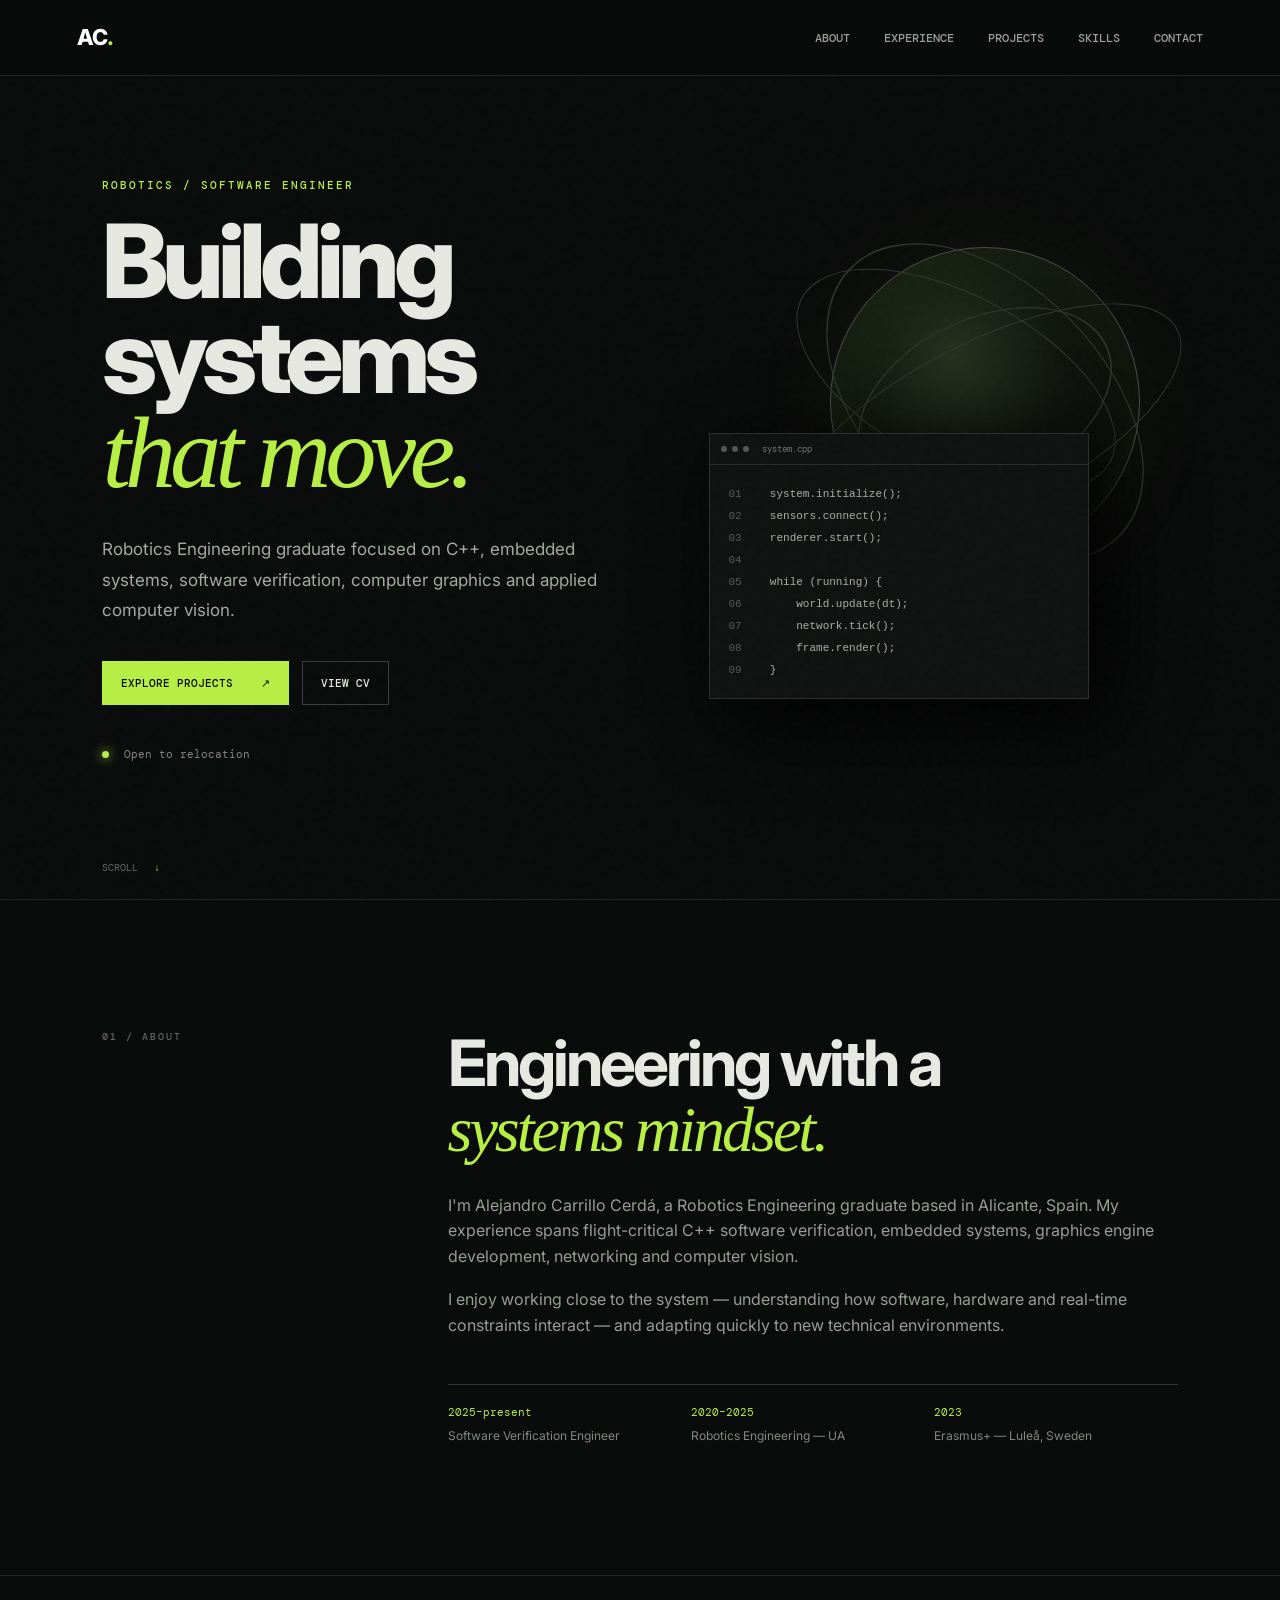
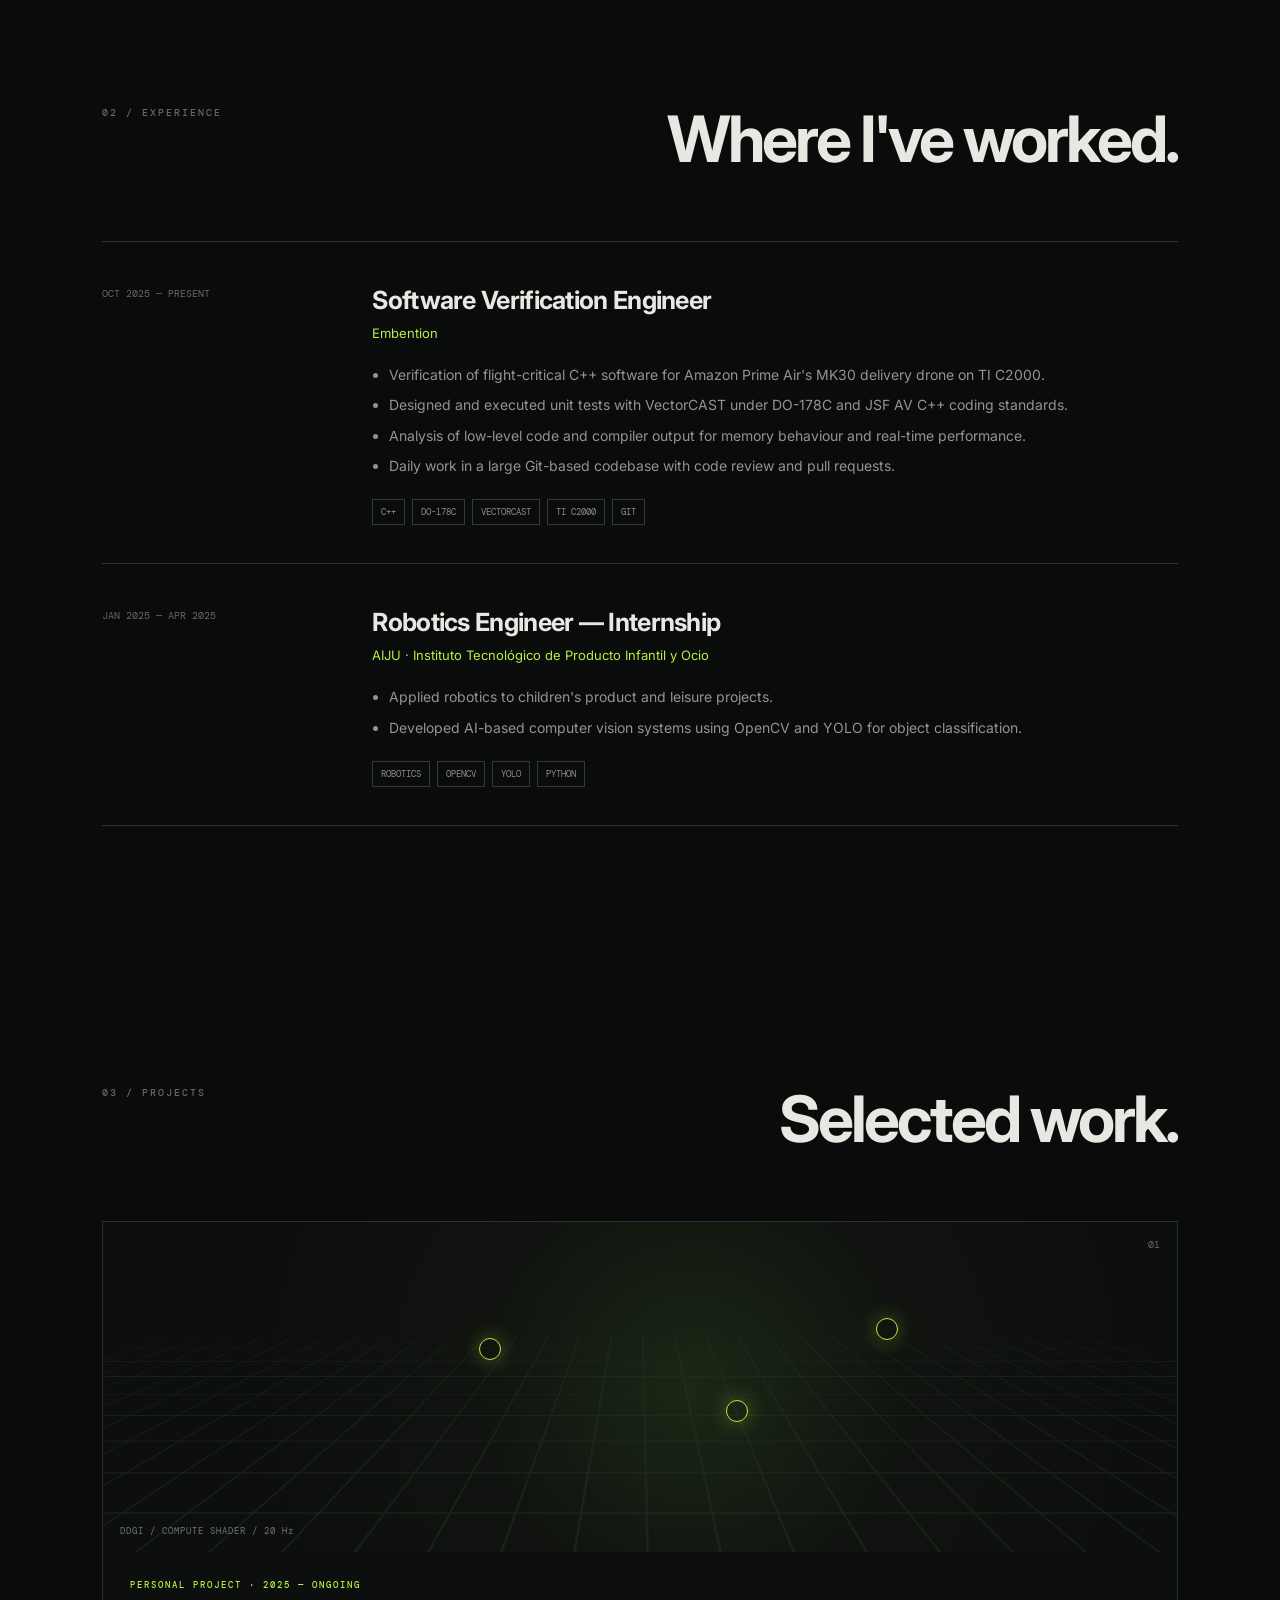
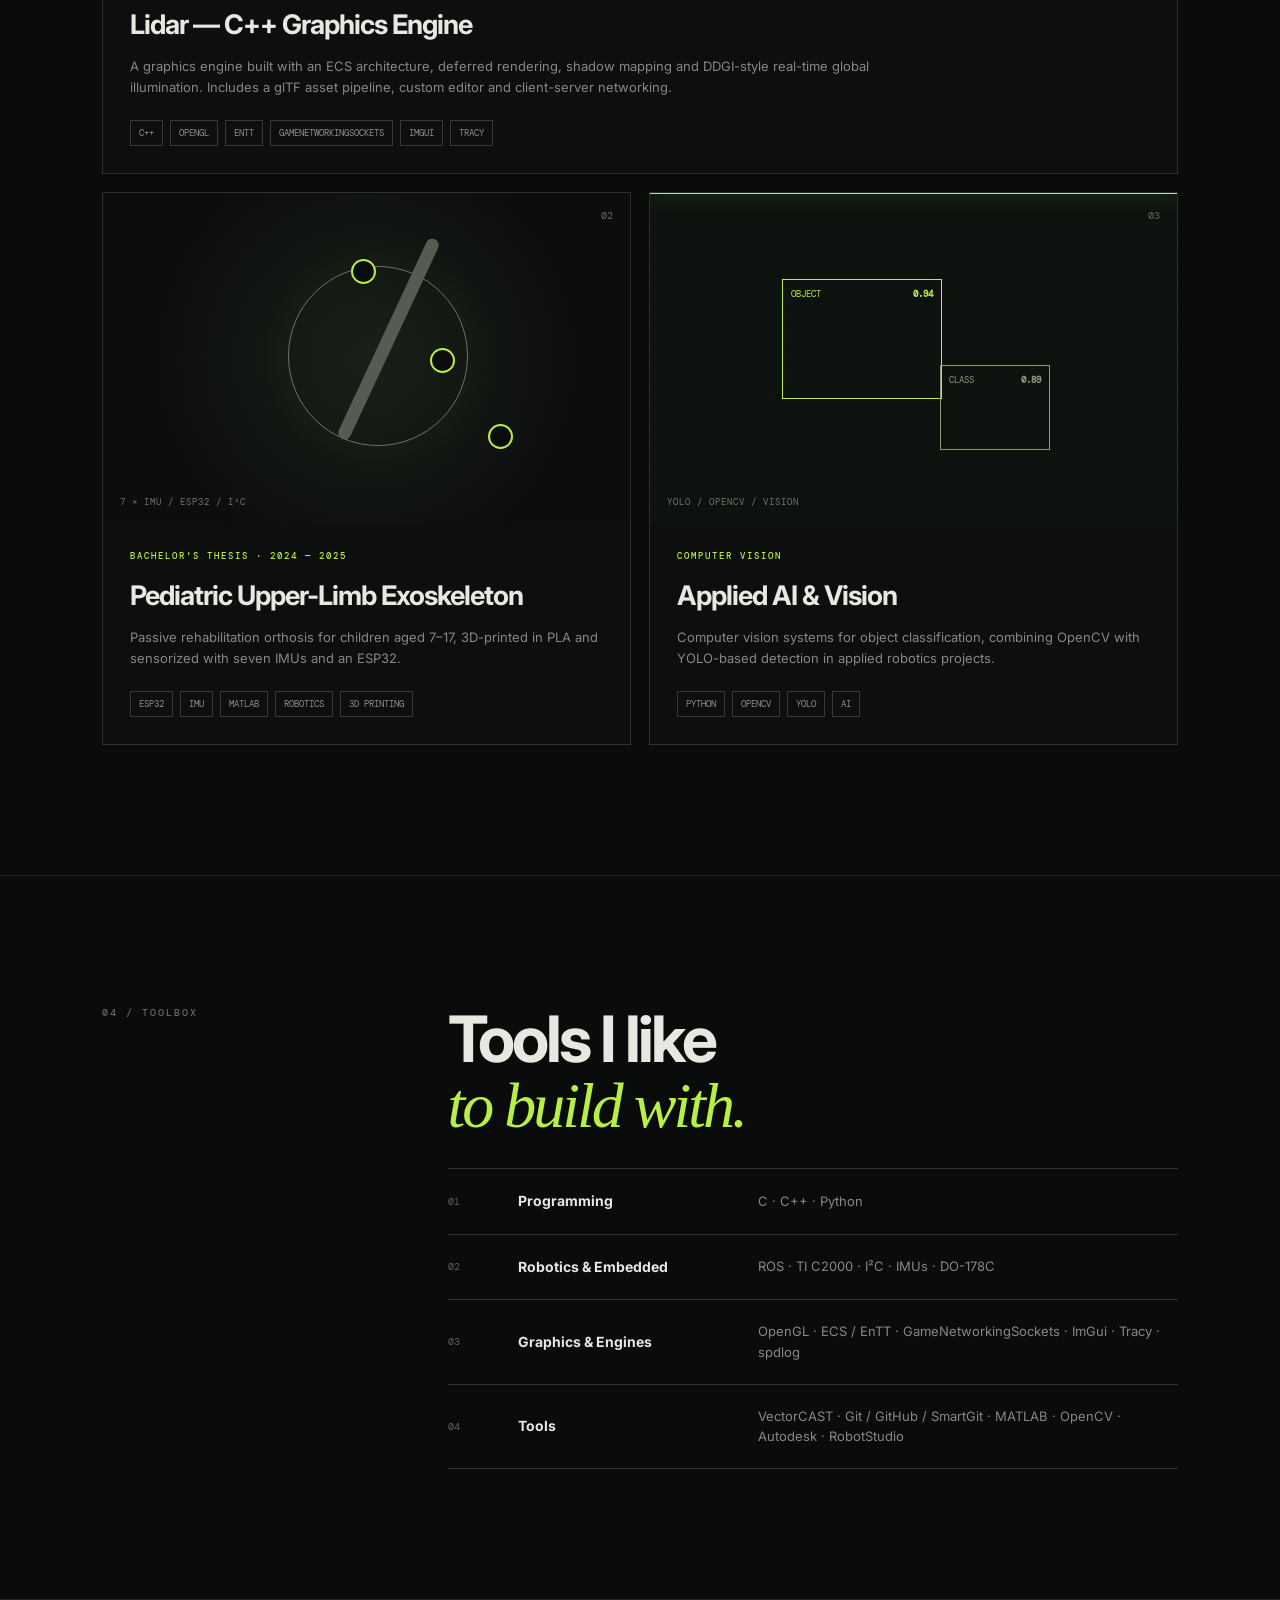
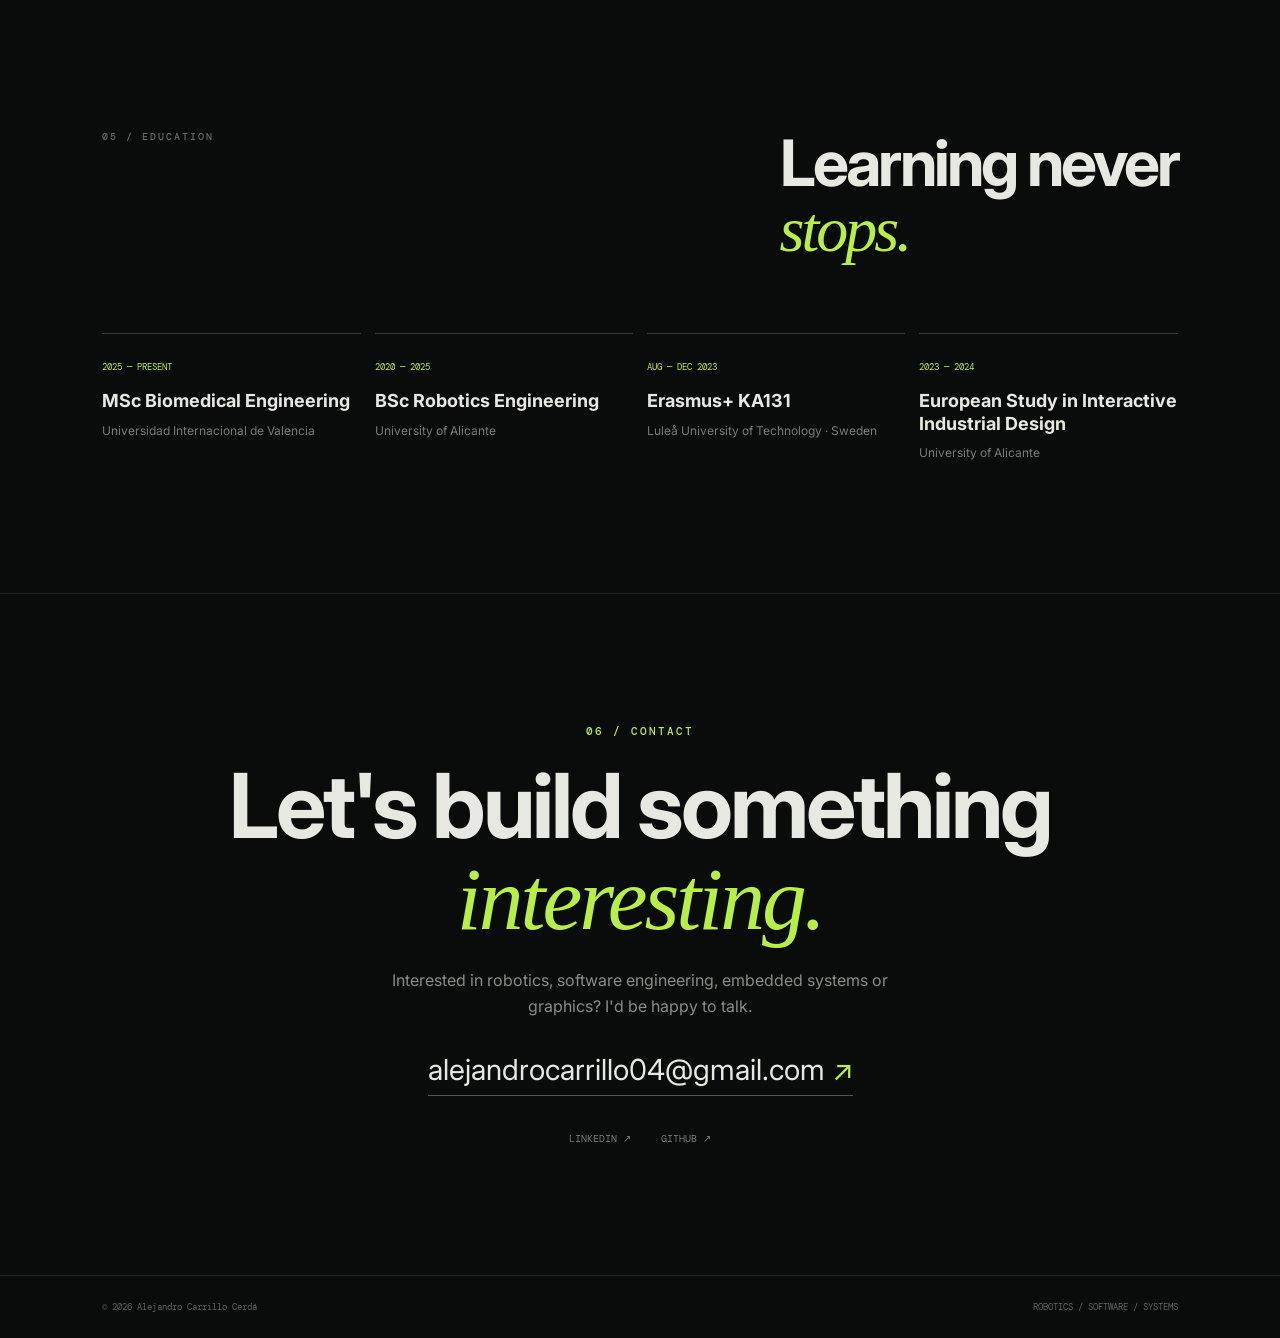
==== index.html @ 62850df1 "Add files via upload" ====
<!DOCTYPE html>
<html lang="en">
<head>
  <meta charset="UTF-8">
  <meta name="viewport" content="width=device-width, initial-scale=1.0">
  <meta name="description" content="Alejandro Carrillo Cerdá — Robotics / Software Engineer portfolio.">
  <title>Alejandro Carrillo Cerdá — Robotics / Software Engineer</title>
  <link rel="preconnect" href="https://fonts.googleapis.com">
  <link rel="preconnect" href="https://fonts.gstatic.com" crossorigin>
  <link href="https://fonts.googleapis.com/css2?family=DM+Mono:wght@400;500&family=Inter:wght@400;500;600;700;800&display=swap" rel="stylesheet">
  <link rel="stylesheet" href="style.css">
</head>
<body>
  <div class="noise"></div>
  <header class="nav">
    <a class="logo" href="#home">AC<span>.</span></a>
    <button class="menu-toggle" aria-label="Toggle navigation">☰</button>
    <nav>
      <a href="#about">About</a>
      <a href="#experience">Experience</a>
      <a href="#projects">Projects</a>
      <a href="#skills">Skills</a>
      <a href="#contact">Contact</a>
    </nav>
  </header>

  <main>
    <section id="home" class="hero section">
      <div class="hero-grid">
        <div class="hero-copy reveal">
          <p class="eyebrow">ROBOTICS / SOFTWARE ENGINEER</p>
          <h1>Building systems<br><em>that move.</em></h1>
          <p class="lead">Robotics Engineering graduate focused on C++, embedded systems, software verification, computer graphics and applied computer vision.</p>
          <div class="hero-actions">
            <a class="btn primary" href="#projects">Explore projects <span>↗</span></a>
            <a class="btn ghost" href="Alejandro_Carrillo_CV_EN.pdf" target="_blank">View CV</a>
          </div>
          <div class="availability"><span></span> Open to relocation</div>
        </div>
        <div class="hero-art reveal">
          <div class="orb"></div>
          <div class="wire wire-a"></div>
          <div class="wire wire-b"></div>
          <div class="terminal">
            <div class="terminal-top"><span></span><span></span><span></span><b>system.cpp</b></div>
            <pre><code><i>01</i>  system.initialize();
<i>02</i>  sensors.connect();
<i>03</i>  renderer.start();
<i>04</i>
<i>05</i>  while (running) {
<i>06</i>      world.update(dt);
<i>07</i>      network.tick();
<i>08</i>      frame.render();
<i>09</i>  }</code></pre>
          </div>
        </div>
      </div>
      <div class="scroll-cue">SCROLL <span>↓</span></div>
    </section>

    <section id="about" class="section split">
      <div class="section-label reveal">01 / ABOUT</div>
      <div class="content reveal">
        <h2>Engineering with a<br><em>systems mindset.</em></h2>
        <p>I'm Alejandro Carrillo Cerdá, a Robotics Engineering graduate based in Alicante, Spain. My experience spans flight-critical C++ software verification, embedded systems, graphics engine development, networking and computer vision.</p>
        <p>I enjoy working close to the system — understanding how software, hardware and real-time constraints interact — and adapting quickly to new technical environments.</p>
        <div class="facts">
          <div><strong>2025–present</strong><span>Software Verification Engineer</span></div>
          <div><strong>2020–2025</strong><span>Robotics Engineering — UA</span></div>
          <div><strong>2023</strong><span>Erasmus+ — Luleå, Sweden</span></div>
        </div>
      </div>
    </section>

    <section id="experience" class="section">
      <div class="section-head reveal">
        <div class="section-label">02 / EXPERIENCE</div>
        <h2>Where I've worked.</h2>
      </div>
      <div class="timeline">
        <article class="job reveal">
          <div class="job-date">OCT 2025 — PRESENT</div>
          <div>
            <h3>Software Verification Engineer</h3>
            <p class="company">Embention</p>
            <ul>
              <li>Verification of flight-critical C++ software for Amazon Prime Air's MK30 delivery drone on TI C2000.</li>
              <li>Designed and executed unit tests with VectorCAST under DO-178C and JSF AV C++ coding standards.</li>
              <li>Analysis of low-level code and compiler output for memory behaviour and real-time performance.</li>
              <li>Daily work in a large Git-based codebase with code review and pull requests.</li>
            </ul>
            <div class="tags"><span>C++</span><span>DO-178C</span><span>VectorCAST</span><span>TI C2000</span><span>Git</span></div>
          </div>
        </article>
        <article class="job reveal">
          <div class="job-date">JAN 2025 — APR 2025</div>
          <div>
            <h3>Robotics Engineer — Internship</h3>
            <p class="company">AIJU · Instituto Tecnológico de Producto Infantil y Ocio</p>
            <ul>
              <li>Applied robotics to children's product and leisure projects.</li>
              <li>Developed AI-based computer vision systems using OpenCV and YOLO for object classification.</li>
            </ul>
            <div class="tags"><span>Robotics</span><span>OpenCV</span><span>YOLO</span><span>Python</span></div>
          </div>
        </article>
      </div>
    </section>

    <section id="projects" class="section projects-section">
      <div class="section-head reveal">
        <div class="section-label">03 / PROJECTS</div>
        <h2>Selected work.</h2>
      </div>

      <div class="project-grid">
        <article class="project project-large reveal">
          <div class="project-number">01</div>
          <div class="project-visual graphics-visual">
            <div class="grid3d"></div>
            <div class="probe p1"></div><div class="probe p2"></div><div class="probe p3"></div>
            <div class="hud">DDGI / COMPUTE SHADER / 20 Hz</div>
          </div>
          <div class="project-body">
            <p class="eyebrow">PERSONAL PROJECT · 2025 — ONGOING</p>
            <h3>Lidar — C++ Graphics Engine</h3>
            <p>A graphics engine built with an ECS architecture, deferred rendering, shadow mapping and DDGI-style real-time global illumination. Includes a glTF asset pipeline, custom editor and client-server networking.</p>
            <div class="tags"><span>C++</span><span>OpenGL</span><span>EnTT</span><span>GameNetworkingSockets</span><span>ImGui</span><span>Tracy</span></div>
          </div>
        </article>

        <article class="project reveal">
          <div class="project-number">02</div>
          <div class="project-visual exo-visual">
            <div class="exo-ring"></div><div class="exo-arm"></div><div class="joint j1"></div><div class="joint j2"></div><div class="joint j3"></div>
            <div class="hud">7 × IMU / ESP32 / I²C</div>
          </div>
          <div class="project-body">
            <p class="eyebrow">BACHELOR'S THESIS · 2024 — 2025</p>
            <h3>Pediatric Upper-Limb Exoskeleton</h3>
            <p>Passive rehabilitation orthosis for children aged 7–17, 3D-printed in PLA and sensorized with seven IMUs and an ESP32.</p>
            <div class="tags"><span>ESP32</span><span>IMU</span><span>MATLAB</span><span>Robotics</span><span>3D Printing</span></div>
          </div>
        </article>

        <article class="project reveal">
          <div class="project-number">03</div>
          <div class="project-visual vision-visual">
            <div class="scan"></div><div class="bbox">OBJECT <b>0.94</b></div><div class="bbox b2">CLASS <b>0.89</b></div>
            <div class="hud">YOLO / OPENCV / VISION</div>
          </div>
          <div class="project-body">
            <p class="eyebrow">COMPUTER VISION</p>
            <h3>Applied AI &amp; Vision</h3>
            <p>Computer vision systems for object classification, combining OpenCV with YOLO-based detection in applied robotics projects.</p>
            <div class="tags"><span>Python</span><span>OpenCV</span><span>YOLO</span><span>AI</span></div>
          </div>
        </article>
      </div>
    </section>

    <section id="skills" class="section split skills-section">
      <div class="section-label reveal">04 / TOOLBOX</div>
      <div class="content reveal">
        <h2>Tools I like<br><em>to build with.</em></h2>
        <div class="skill-list">
          <div class="skill"><span>01</span><b>Programming</b><p>C · C++ · Python</p></div>
          <div class="skill"><span>02</span><b>Robotics &amp; Embedded</b><p>ROS · TI C2000 · I²C · IMUs · DO-178C</p></div>
          <div class="skill"><span>03</span><b>Graphics &amp; Engines</b><p>OpenGL · ECS / EnTT · GameNetworkingSockets · ImGui · Tracy · spdlog</p></div>
          <div class="skill"><span>04</span><b>Tools</b><p>VectorCAST · Git / GitHub / SmartGit · MATLAB · OpenCV · Autodesk · RobotStudio</p></div>
        </div>
      </div>
    </section>

    <section class="section education">
      <div class="section-head reveal">
        <div class="section-label">05 / EDUCATION</div>
        <h2>Learning never<br><em>stops.</em></h2>
      </div>
      <div class="edu-grid">
        <div class="edu-card reveal"><span>2025 — PRESENT</span><h3>MSc Biomedical Engineering</h3><p>Universidad Internacional de Valencia</p></div>
        <div class="edu-card reveal"><span>2020 — 2025</span><h3>BSc Robotics Engineering</h3><p>University of Alicante</p></div>
        <div class="edu-card reveal"><span>AUG — DEC 2023</span><h3>Erasmus+ KA131</h3><p>Luleå University of Technology · Sweden</p></div>
        <div class="edu-card reveal"><span>2023 — 2024</span><h3>European Study in Interactive Industrial Design</h3><p>University of Alicante</p></div>
      </div>
    </section>

    <section id="contact" class="section contact">
      <div class="contact-inner reveal">
        <p class="eyebrow">06 / CONTACT</p>
        <h2>Let's build something<br><em>interesting.</em></h2>
        <p>Interested in robotics, software engineering, embedded systems or graphics? I'd be happy to talk.</p>
        <a class="email" href="mailto:alejandrocarrillo04@gmail.com">alejandrocarrillo04@gmail.com <span>↗</span></a>
        <div class="socials">
          <a href="https://linkedin.com/in/acarrilloc" target="_blank" rel="noopener">LinkedIn ↗</a>
          <a href="https://github.com/" target="_blank" rel="noopener">GitHub ↗</a>
        </div>
      </div>
    </section>
  </main>

  <footer>
    <span>© <span id="year"></span> Alejandro Carrillo Cerdá</span>
    <span>ROBOTICS / SOFTWARE / SYSTEMS</span>
  </footer>
  <script src="script.js"></script>
</body>
</html>
---- style.css ----
*{box-sizing:border-box;margin:0;padding:0}html{scroll-behavior:smooth}body{background:#0a0b0b;color:#e8e8e2;font-family:Inter,Arial,sans-serif;line-height:1.6;overflow-x:hidden}.noise{position:fixed;inset:0;pointer-events:none;opacity:.035;z-index:10;background-image:url("data:image/svg+xml,%3Csvg viewBox='0 0 180 180' xmlns='http://www.w3.org/2000/svg'%3E%3Cfilter id='n'%3E%3CfeTurbulence type='fractalNoise' baseFrequency='.9' numOctaves='4' stitchTiles='stitch'/%3E%3C/filter%3E%3Crect width='100%25' height='100%25' filter='url(%23n)' opacity='.6'/%3E%3C/svg%3E")}.nav{height:76px;display:flex;align-items:center;justify-content:space-between;padding:0 6vw;border-bottom:1px solid #222524;position:fixed;top:0;left:0;right:0;background:rgba(10,11,11,.84);backdrop-filter:blur(14px);z-index:20}.logo{font-size:22px;font-weight:800;letter-spacing:-1px;color:#fff;text-decoration:none}.logo span,.eyebrow,.company{color:#b7ef45}.nav nav{display:flex;gap:34px}.nav nav a{font:500 12px "DM Mono",monospace;text-transform:uppercase;color:#9c9e99;text-decoration:none;transition:.2s}.nav nav a:hover{color:#dfff91}.menu-toggle{display:none;background:none;border:0;color:#fff;font-size:22px}.section{padding:130px 8vw;position:relative}.hero{min-height:100vh;padding-top:170px;display:flex;align-items:center;border-bottom:1px solid #222524}.hero-grid{width:100%;display:grid;grid-template-columns:1.05fr .95fr;gap:7vw;align-items:center}.eyebrow{font:500 11px "DM Mono",monospace;letter-spacing:2px;margin-bottom:22px}.hero h1{font-size:clamp(58px,8vw,120px);line-height:.92;letter-spacing:-6px;font-weight:800;margin-bottom:34px}.hero h1 em,h2 em{font-family:Georgia,serif;font-weight:400;color:#b7ef45}.lead{max-width:590px;color:#a6a8a3;font-size:17px;line-height:1.8}.hero-actions{display:flex;gap:13px;margin-top:35px}.btn{display:inline-flex;gap:28px;align-items:center;padding:14px 18px;text-decoration:none;text-transform:uppercase;font:500 11px "DM Mono",monospace;border:1px solid #3a3d3a}.btn.primary{background:#b7ef45;color:#0a0b0b;border-color:#b7ef45}.btn.ghost{color:#e8e8e2}.availability{font:11px "DM Mono",monospace;color:#858782;margin-top:42px}.availability span{display:inline-block;width:7px;height:7px;border-radius:50%;background:#b7ef45;margin-right:8px;box-shadow:0 0 12px #b7ef45}.hero-art{height:530px;position:relative}.orb{width:310px;height:310px;border:1px solid #4b5148;border-radius:50%;position:absolute;right:8%;top:8%;background:radial-gradient(circle at 40% 35%,#26311e 0,#10150f 40%,transparent 68%);box-shadow:inset 0 0 70px rgba(183,239,69,.08),0 0 100px rgba(183,239,69,.05)}.orb:before,.orb:after{content:"";position:absolute;border:1px solid #30362d;border-radius:50%;inset:35px;transform:rotate(45deg) scaleX(1.6)}.orb:after{inset:70px;transform:rotate(-25deg) scaleX(1.6)}.wire{position:absolute;border:1px solid #323730;border-radius:50%;width:430px;height:170px;right:-5%;top:26%;transform:rotate(-27deg)}.wire-b{transform:rotate(28deg);width:350px;right:10%;top:17%}.terminal{position:absolute;left:0;bottom:35px;width:380px;background:#101211;border:1px solid #2b302b;box-shadow:20px 20px 70px #000}.terminal-top{height:31px;border-bottom:1px solid #282c29;display:flex;align-items:center;gap:5px;padding:0 11px}.terminal-top span{width:6px;height:6px;border-radius:50%;background:#555}.terminal-top b{font:400 9px "DM Mono";color:#70736d;margin-left:8px}.terminal pre{padding:18px;font:11px/1.9 "DM Mono",monospace;color:#aab0a5}.terminal i{font-style:normal;color:#545a52;margin-right:15px}.scroll-cue{position:absolute;bottom:25px;left:8vw;font:10px "DM Mono";color:#666}.scroll-cue span{color:#b7ef45;margin-left:10px}.split{display:grid;grid-template-columns:.35fr 1fr;gap:7vw;border-bottom:1px solid #222524}.section-label{font:500 10px "DM Mono";letter-spacing:2px;color:#656863}.content{max-width:850px}.content h2,.section-head h2,.contact h2{font-size:clamp(42px,5vw,72px);line-height:1.02;letter-spacing:-3px;margin-bottom:30px}.content>p{max-width:730px;color:#999c96;font-size:16px;margin-bottom:18px}.facts{display:grid;grid-template-columns:repeat(3,1fr);border-top:1px solid #30332f;margin-top:45px}.facts div{padding:20px 20px 0 0}.facts strong,.facts span{display:block}.facts strong{font:11px "DM Mono";color:#b7ef45}.facts span{font-size:12px;color:#858781;margin-top:7px}.section-head{display:flex;justify-content:space-between;align-items:flex-start;margin-bottom:70px}.section-head h2{max-width:550px;margin:0}.timeline{max-width:1100px;margin-left:auto}.job{display:grid;grid-template-columns:220px 1fr;gap:50px;border-top:1px solid #30332f;padding:38px 0}.job:last-child{border-bottom:1px solid #30332f}.job-date{font:10px "DM Mono";color:#666a64;padding-top:7px}.job h3{font-size:25px;letter-spacing:-.7px}.company{font-size:13px;margin:3px 0 20px}.job ul{padding-left:17px;color:#92958f;font-size:14px;max-width:820px}.job li{margin-bottom:8px}.tags{display:flex;flex-wrap:wrap;gap:7px;margin-top:22px}.tags span{font:9px "DM Mono";border:1px solid #343934;padding:6px 8px;color:#8c9089;text-transform:uppercase}.projects-section{border-bottom:1px solid #222524}.project-grid{display:grid;grid-template-columns:1fr 1fr;gap:18px}.project{border:1px solid #2c302c;background:#0d0f0e;position:relative;overflow:hidden}.project-large{grid-column:1/-1}.project-number{position:absolute;top:16px;right:17px;z-index:2;font:10px "DM Mono";color:#686c65}.project-visual{height:330px;position:relative;overflow:hidden;background:#111411}.graphics-visual{background:radial-gradient(circle at 55% 50%,#1b2816 0,#10130f 35%,#0d0f0e 72%)}.grid3d{position:absolute;inset:0;background-image:linear-gradient(#263026 1px,transparent 1px),linear-gradient(90deg,#263026 1px,transparent 1px);background-size:36px 36px;transform:perspective(400px) rotateX(55deg) scale(1.5);transform-origin:center 70%;opacity:.55}.probe{position:absolute;width:22px;height:22px;border:1px solid #b7ef45;border-radius:50%;box-shadow:0 0 20px rgba(183,239,69,.35)}.p1{left:35%;top:35%}.p2{left:58%;top:54%}.p3{left:72%;top:29%}.hud{position:absolute;bottom:15px;left:17px;font:9px "DM Mono";color:#70776c;letter-spacing:1px}.exo-visual{background:radial-gradient(circle,#192019,#0c0e0d 70%)}.exo-ring{position:absolute;width:180px;height:180px;border:1px solid #6c7567;border-radius:50%;left:35%;top:22%;box-shadow:0 0 50px rgba(183,239,69,.05)}.exo-arm{position:absolute;width:13px;height:220px;background:#555d51;left:53%;top:11%;transform:rotate(25deg);border-radius:8px}.joint{position:absolute;width:25px;height:25px;border:2px solid #b7ef45;border-radius:50%;background:#0b0d0c}.j1{left:47%;top:20%}.j2{left:62%;top:47%}.j3{left:73%;top:70%}.vision-visual{background:repeating-linear-gradient(0deg,#0e120f,#0e120f 4px,#111611 5px)}.scan{position:absolute;left:0;right:0;height:1px;background:#b7ef45;box-shadow:0 0 18px #b7ef45;animation:scan 3s linear infinite}.bbox{position:absolute;left:25%;top:26%;width:160px;height:120px;border:1px solid #b7ef45;padding:8px;font:9px "DM Mono";color:#b7ef45}.bbox b{float:right}.bbox.b2{left:55%;top:52%;width:110px;height:85px;border-color:#8a9a7b;color:#8a9a7b}.project-body{padding:27px}.project-body .eyebrow{font-size:9px;margin-bottom:12px}.project-body h3{font-size:27px;letter-spacing:-1px;margin-bottom:10px}.project-body p:not(.eyebrow){color:#858983;font-size:13px;max-width:800px}.skills-section{border-bottom:1px solid #222524}.skill-list{border-top:1px solid #30332f}.skill{display:grid;grid-template-columns:50px 220px 1fr;align-items:center;gap:20px;padding:21px 0;border-bottom:1px solid #30332f}.skill span{font:10px "DM Mono";color:#60645e}.skill b{font-size:14px}.skill p{font-size:13px;color:#858983}.education{border-bottom:1px solid #222524}.edu-grid{display:grid;grid-template-columns:repeat(4,1fr);gap:14px}.edu-card{border-top:1px solid #363a35;padding-top:18px}.edu-card span{font:9px "DM Mono";color:#b7ef45}.edu-card h3{font-size:18px;line-height:1.25;margin:13px 0 8px}.edu-card p{font-size:12px;color:#777b75}.contact{min-height:75vh;display:flex;align-items:center;justify-content:center;text-align:center}.contact-inner{max-width:850px}.contact h2{font-size:clamp(50px,7vw,95px);margin-bottom:24px}.contact-inner>p:not(.eyebrow){color:#898d86;max-width:570px;margin:0 auto 28px}.email{font-size:clamp(18px,3vw,29px);color:#e8e8e2;text-decoration:none;border-bottom:1px solid #555;padding-bottom:8px}.email span{color:#b7ef45}.socials{display:flex;justify-content:center;gap:30px;margin-top:38px}.socials a{font:10px "DM Mono";text-transform:uppercase;color:#777b75;text-decoration:none}.socials a:hover{color:#b7ef45}footer{border-top:1px solid #222524;padding:25px 8vw;display:flex;justify-content:space-between;font:9px "DM Mono";color:#60645e}.reveal{opacity:0;transform:translateY(20px);transition:opacity .7s ease,transform .7s ease}.reveal.visible{opacity:1;transform:none}@keyframes scan{0%{top:0}100%{top:100%}}@media(max-width:800px){.nav{padding:0 5vw}.menu-toggle{display:block}.nav nav{display:none;position:absolute;top:76px;left:0;right:0;background:#0a0b0b;padding:20px 5vw;border-bottom:1px solid #222524;flex-direction:column;gap:17px}.nav nav.open{display:flex}.section{padding:100px 5vw}.hero{padding-top:130px}.hero-grid,.split{grid-template-columns:1fr}.hero-art{height:430px;margin-top:10px}.orb{right:3%;width:250px;height:250px}.terminal{width:300px}.section-label{margin-bottom:35px}.facts,.edu-grid,.project-grid{grid-template-columns:1fr}.project-large{grid-column:auto}.section-head{display:block;margin-bottom:45px}.job{grid-template-columns:1fr;gap:8px}.skill{grid-template-columns:35px 1fr}.skill p{grid-column:2}.project-visual{height:270px}footer{padding:20px 5vw;gap:15px;flex-direction:column}}
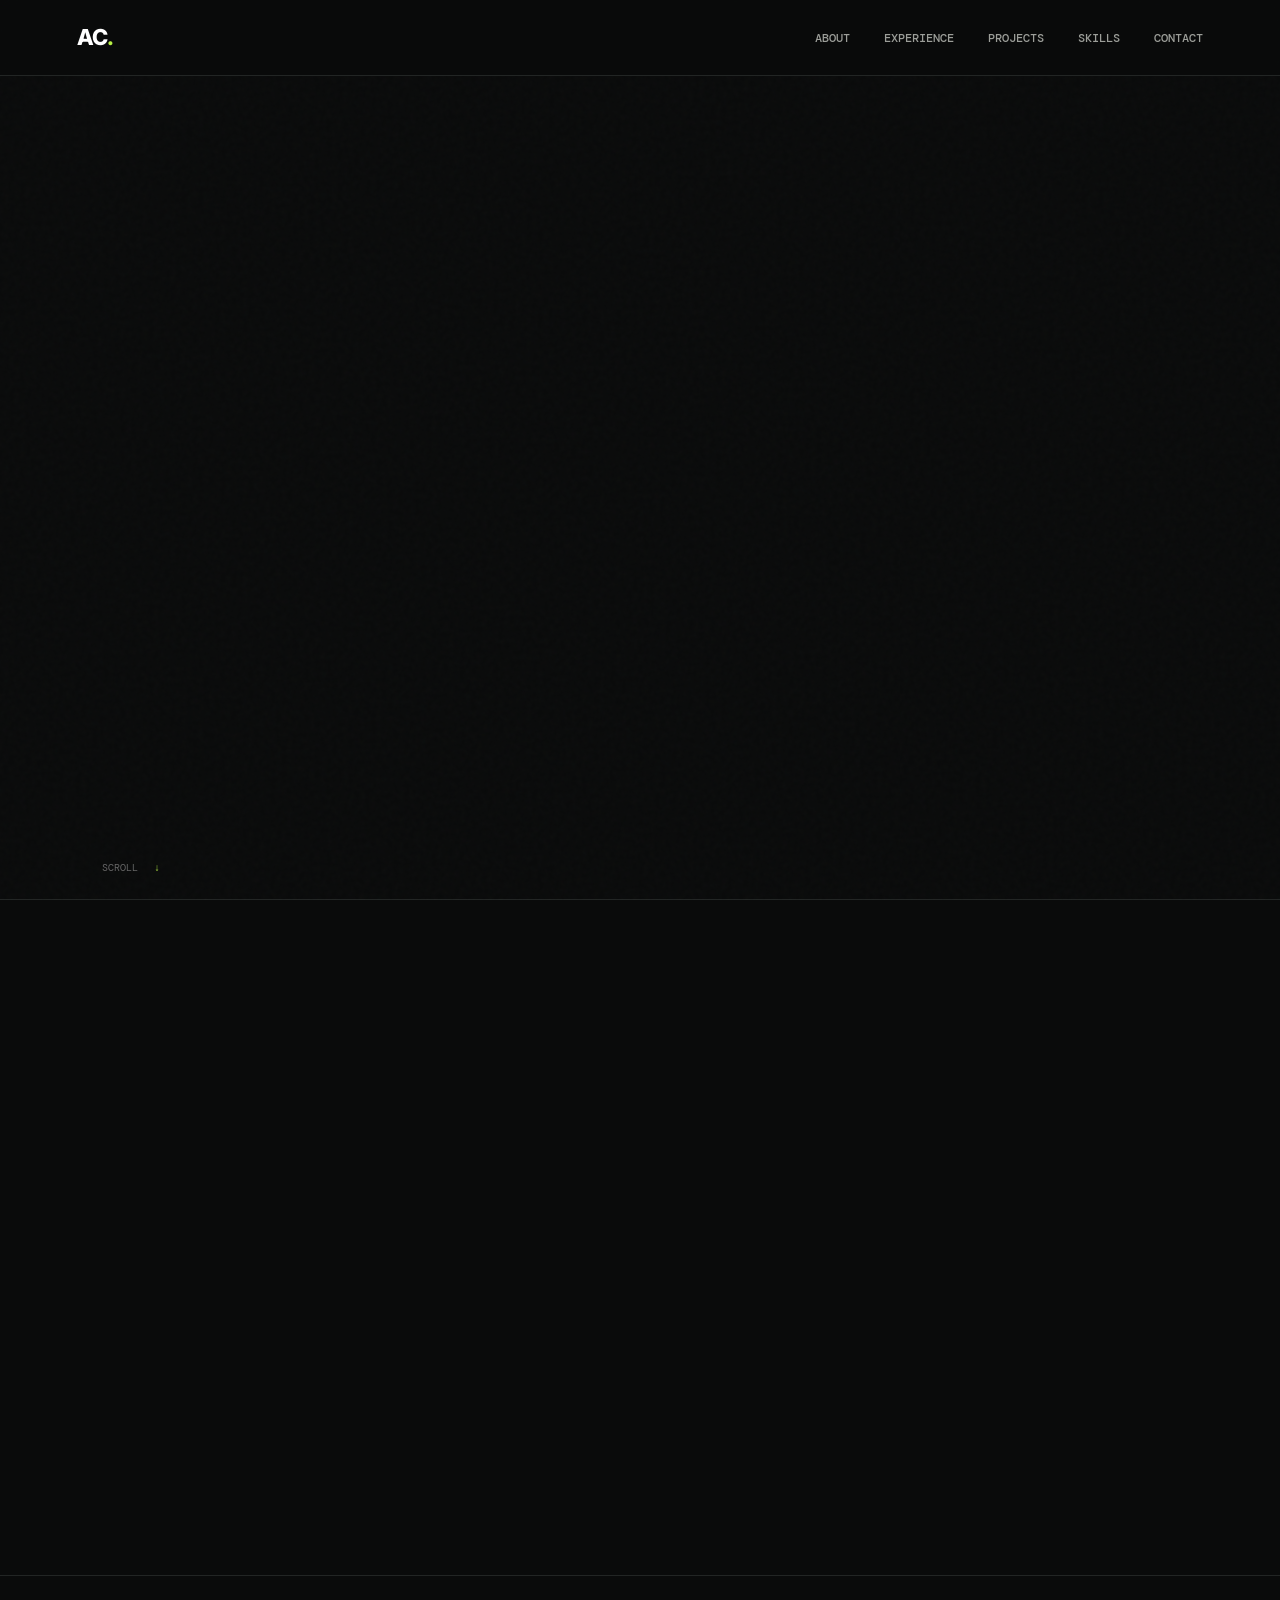
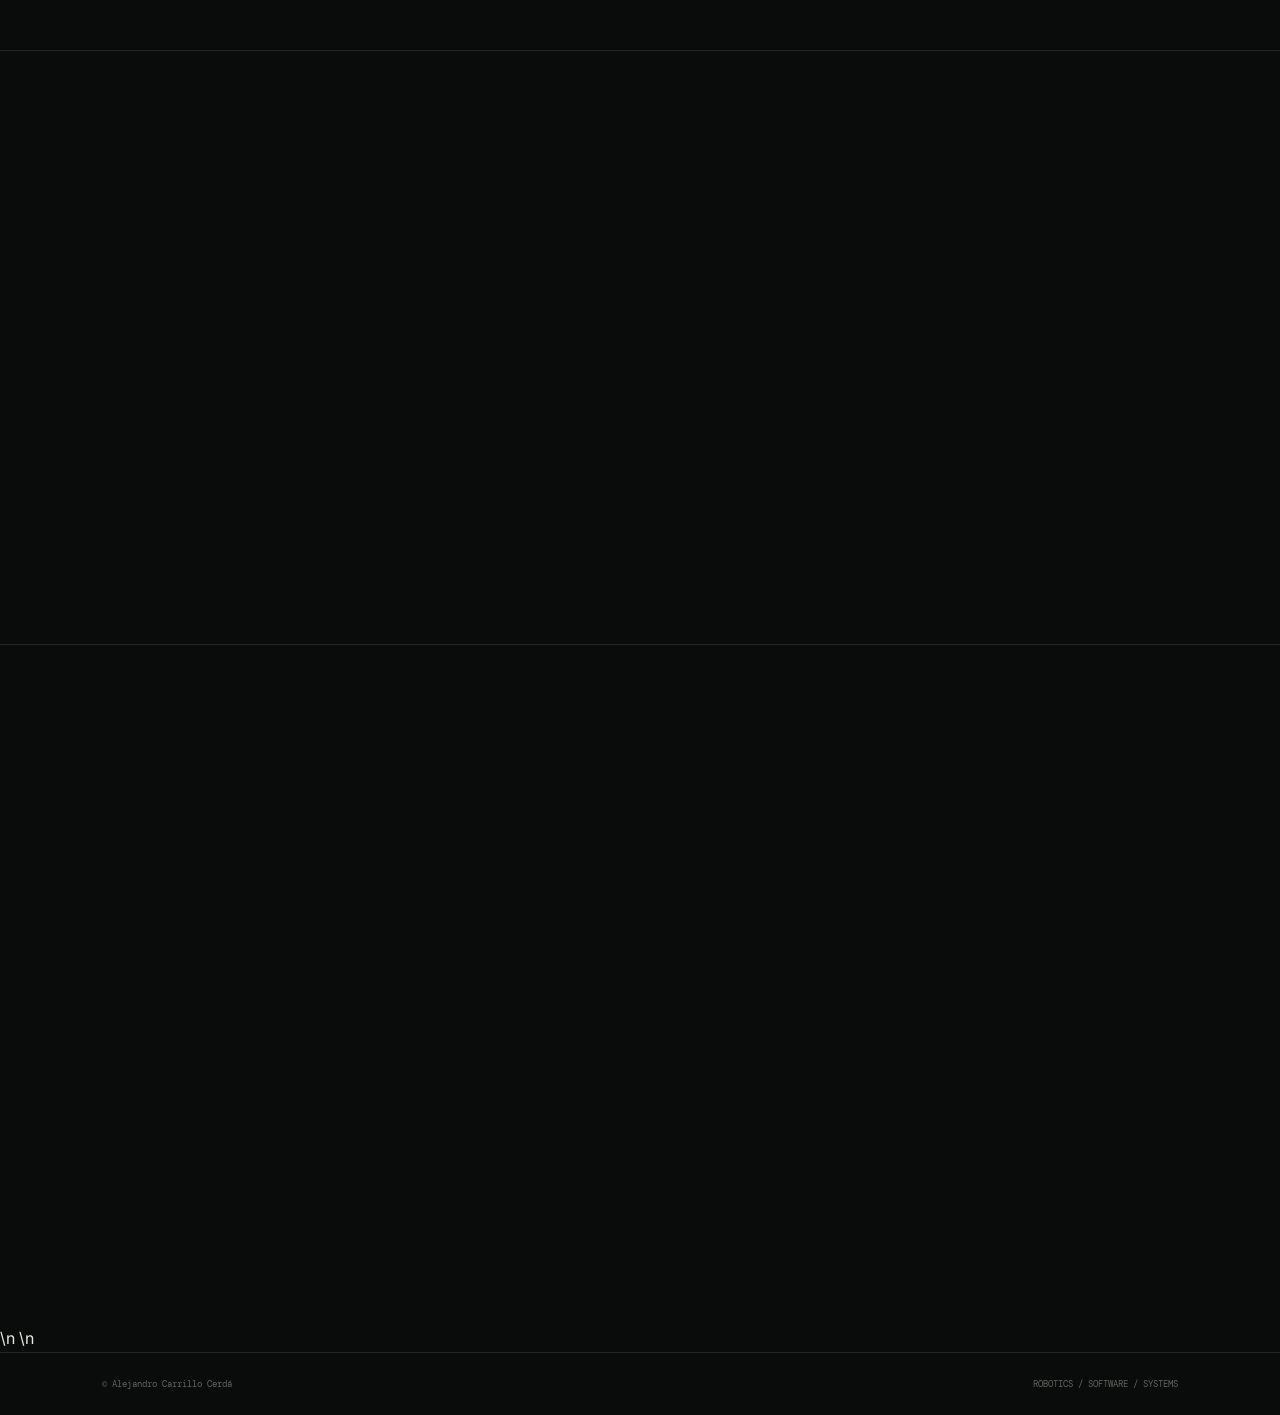
==== commit 28c5f540: "Add files via upload" ====
--- a/index.html
+++ b/index.html
@@ -126,6 +126,7 @@
             <h3>Lidar — C++ Graphics Engine</h3>
             <p>A graphics engine built with an ECS architecture, deferred rendering, shadow mapping and DDGI-style real-time global illumination. Includes a glTF asset pipeline, custom editor and client-server networking.</p>
             <div class="tags"><span>C++</span><span>OpenGL</span><span>EnTT</span><span>GameNetworkingSockets</span><span>ImGui</span><span>Tracy</span></div>
+            <button class="project-link" data-modal="lidar">Explore project ↗</button>
           </div>
         </article>
 
@@ -140,6 +141,7 @@
             <h3>Pediatric Upper-Limb Exoskeleton</h3>
             <p>Passive rehabilitation orthosis for children aged 7–17, 3D-printed in PLA and sensorized with seven IMUs and an ESP32.</p>
             <div class="tags"><span>ESP32</span><span>IMU</span><span>MATLAB</span><span>Robotics</span><span>3D Printing</span></div>
+            <button class="project-link" data-modal="exo">Explore project ↗</button>
           </div>
         </article>
 
@@ -154,6 +156,7 @@
             <h3>Applied AI &amp; Vision</h3>
             <p>Computer vision systems for object classification, combining OpenCV with YOLO-based detection in applied robotics projects.</p>
             <div class="tags"><span>Python</span><span>OpenCV</span><span>YOLO</span><span>AI</span></div>
+            <button class="project-link" data-modal="vision">Explore project ↗</button>
           </div>
         </article>
       </div>
@@ -193,12 +196,11 @@
         <a class="email" href="mailto:alejandrocarrillo04@gmail.com">alejandrocarrillo04@gmail.com <span>↗</span></a>
         <div class="socials">
           <a href="https://linkedin.com/in/acarrilloc" target="_blank" rel="noopener">LinkedIn ↗</a>
-          <a href="https://github.com/" target="_blank" rel="noopener">GitHub ↗</a>
-        </div>
-      </div>
-    </section>
-  </main>
-
+          <a href="https://github.com/alejandroccarrillo" target="_blank" rel="noopener">GitHub ↗</a>
+        </div>
+      </div>
+    </section>
+  </main>\n  <div class="modal" id="project-modal" aria-hidden="true">\n    <div class="modal-backdrop" data-close-modal></div>\n    <article class="modal-card" role="dialog" aria-modal="true">\n      <button class="modal-close" aria-label="Close" data-close-modal>×</button>\n      <div id="modal-content"></div>\n    </article>\n  </div>\n
   <footer>
     <span>© <span id="year"></span> Alejandro Carrillo Cerdá</span>
     <span>ROBOTICS / SOFTWARE / SYSTEMS</span>
--- a/style.css
+++ b/style.css
@@ -1 +1 @@
-*{box-sizing:border-box;margin:0;padding:0}html{scroll-behavior:smooth}body{background:#0a0b0b;color:#e8e8e2;font-family:Inter,Arial,sans-serif;line-height:1.6;overflow-x:hidden}.noise{position:fixed;inset:0;pointer-events:none;opacity:.035;z-index:10;background-image:url("data:image/svg+xml,%3Csvg viewBox='0 0 180 180' xmlns='http://www.w3.org/2000/svg'%3E%3Cfilter id='n'%3E%3CfeTurbulence type='fractalNoise' baseFrequency='.9' numOctaves='4' stitchTiles='stitch'/%3E%3C/filter%3E%3Crect width='100%25' height='100%25' filter='url(%23n)' opacity='.6'/%3E%3C/svg%3E")}.nav{height:76px;display:flex;align-items:center;justify-content:space-between;padding:0 6vw;border-bottom:1px solid #222524;position:fixed;top:0;left:0;right:0;background:rgba(10,11,11,.84);backdrop-filter:blur(14px);z-index:20}.logo{font-size:22px;font-weight:800;letter-spacing:-1px;color:#fff;text-decoration:none}.logo span,.eyebrow,.company{color:#b7ef45}.nav nav{display:flex;gap:34px}.nav nav a{font:500 12px "DM Mono",monospace;text-transform:uppercase;color:#9c9e99;text-decoration:none;transition:.2s}.nav nav a:hover{color:#dfff91}.menu-toggle{display:none;background:none;border:0;color:#fff;font-size:22px}.section{padding:130px 8vw;position:relative}.hero{min-height:100vh;padding-top:170px;display:flex;align-items:center;border-bottom:1px solid #222524}.hero-grid{width:100%;display:grid;grid-template-columns:1.05fr .95fr;gap:7vw;align-items:center}.eyebrow{font:500 11px "DM Mono",monospace;letter-spacing:2px;margin-bottom:22px}.hero h1{font-size:clamp(58px,8vw,120px);line-height:.92;letter-spacing:-6px;font-weight:800;margin-bottom:34px}.hero h1 em,h2 em{font-family:Georgia,serif;font-weight:400;color:#b7ef45}.lead{max-width:590px;color:#a6a8a3;font-size:17px;line-height:1.8}.hero-actions{display:flex;gap:13px;margin-top:35px}.btn{display:inline-flex;gap:28px;align-items:center;padding:14px 18px;text-decoration:none;text-transform:uppercase;font:500 11px "DM Mono",monospace;border:1px solid #3a3d3a}.btn.primary{background:#b7ef45;color:#0a0b0b;border-color:#b7ef45}.btn.ghost{color:#e8e8e2}.availability{font:11px "DM Mono",monospace;color:#858782;margin-top:42px}.availability span{display:inline-block;width:7px;height:7px;border-radius:50%;background:#b7ef45;margin-right:8px;box-shadow:0 0 12px #b7ef45}.hero-art{height:530px;position:relative}.orb{width:310px;height:310px;border:1px solid #4b5148;border-radius:50%;position:absolute;right:8%;top:8%;background:radial-gradient(circle at 40% 35%,#26311e 0,#10150f 40%,transparent 68%);box-shadow:inset 0 0 70px rgba(183,239,69,.08),0 0 100px rgba(183,239,69,.05)}.orb:before,.orb:after{content:"";position:absolute;border:1px solid #30362d;border-radius:50%;inset:35px;transform:rotate(45deg) scaleX(1.6)}.orb:after{inset:70px;transform:rotate(-25deg) scaleX(1.6)}.wire{position:absolute;border:1px solid #323730;border-radius:50%;width:430px;height:170px;right:-5%;top:26%;transform:rotate(-27deg)}.wire-b{transform:rotate(28deg);width:350px;right:10%;top:17%}.terminal{position:absolute;left:0;bottom:35px;width:380px;background:#101211;border:1px solid #2b302b;box-shadow:20px 20px 70px #000}.terminal-top{height:31px;border-bottom:1px solid #282c29;display:flex;align-items:center;gap:5px;padding:0 11px}.terminal-top span{width:6px;height:6px;border-radius:50%;background:#555}.terminal-top b{font:400 9px "DM Mono";color:#70736d;margin-left:8px}.terminal pre{padding:18px;font:11px/1.9 "DM Mono",monospace;color:#aab0a5}.terminal i{font-style:normal;color:#545a52;margin-right:15px}.scroll-cue{position:absolute;bottom:25px;left:8vw;font:10px "DM Mono";color:#666}.scroll-cue span{color:#b7ef45;margin-left:10px}.split{display:grid;grid-template-columns:.35fr 1fr;gap:7vw;border-bottom:1px solid #222524}.section-label{font:500 10px "DM Mono";letter-spacing:2px;color:#656863}.content{max-width:850px}.content h2,.section-head h2,.contact h2{font-size:clamp(42px,5vw,72px);line-height:1.02;letter-spacing:-3px;margin-bottom:30px}.content>p{max-width:730px;color:#999c96;font-size:16px;margin-bottom:18px}.facts{display:grid;grid-template-columns:repeat(3,1fr);border-top:1px solid #30332f;margin-top:45px}.facts div{padding:20px 20px 0 0}.facts strong,.facts span{display:block}.facts strong{font:11px "DM Mono";color:#b7ef45}.facts span{font-size:12px;color:#858781;margin-top:7px}.section-head{display:flex;justify-content:space-between;align-items:flex-start;margin-bottom:70px}.section-head h2{max-width:550px;margin:0}.timeline{max-width:1100px;margin-left:auto}.job{display:grid;grid-template-columns:220px 1fr;gap:50px;border-top:1px solid #30332f;padding:38px 0}.job:last-child{border-bottom:1px solid #30332f}.job-date{font:10px "DM Mono";color:#666a64;padding-top:7px}.job h3{font-size:25px;letter-spacing:-.7px}.company{font-size:13px;margin:3px 0 20px}.job ul{padding-left:17px;color:#92958f;font-size:14px;max-width:820px}.job li{margin-bottom:8px}.tags{display:flex;flex-wrap:wrap;gap:7px;margin-top:22px}.tags span{font:9px "DM Mono";border:1px solid #343934;padding:6px 8px;color:#8c9089;text-transform:uppercase}.projects-section{border-bottom:1px solid #222524}.project-grid{display:grid;grid-template-columns:1fr 1fr;gap:18px}.project{border:1px solid #2c302c;background:#0d0f0e;position:relative;overflow:hidden}.project-large{grid-column:1/-1}.project-number{position:absolute;top:16px;right:17px;z-index:2;font:10px "DM Mono";color:#686c65}.project-visual{height:330px;position:relative;overflow:hidden;background:#111411}.graphics-visual{background:radial-gradient(circle at 55% 50%,#1b2816 0,#10130f 35%,#0d0f0e 72%)}.grid3d{position:absolute;inset:0;background-image:linear-gradient(#263026 1px,transparent 1px),linear-gradient(90deg,#263026 1px,transparent 1px);background-size:36px 36px;transform:perspective(400px) rotateX(55deg) scale(1.5);transform-origin:center 70%;opacity:.55}.probe{position:absolute;width:22px;height:22px;border:1px solid #b7ef45;border-radius:50%;box-shadow:0 0 20px rgba(183,239,69,.35)}.p1{left:35%;top:35%}.p2{left:58%;top:54%}.p3{left:72%;top:29%}.hud{position:absolute;bottom:15px;left:17px;font:9px "DM Mono";color:#70776c;letter-spacing:1px}.exo-visual{background:radial-gradient(circle,#192019,#0c0e0d 70%)}.exo-ring{position:absolute;width:180px;height:180px;border:1px solid #6c7567;border-radius:50%;left:35%;top:22%;box-shadow:0 0 50px rgba(183,239,69,.05)}.exo-arm{position:absolute;width:13px;height:220px;background:#555d51;left:53%;top:11%;transform:rotate(25deg);border-radius:8px}.joint{position:absolute;width:25px;height:25px;border:2px solid #b7ef45;border-radius:50%;background:#0b0d0c}.j1{left:47%;top:20%}.j2{left:62%;top:47%}.j3{left:73%;top:70%}.vision-visual{background:repeating-linear-gradient(0deg,#0e120f,#0e120f 4px,#111611 5px)}.scan{position:absolute;left:0;right:0;height:1px;background:#b7ef45;box-shadow:0 0 18px #b7ef45;animation:scan 3s linear infinite}.bbox{position:absolute;left:25%;top:26%;width:160px;height:120px;border:1px solid #b7ef45;padding:8px;font:9px "DM Mono";color:#b7ef45}.bbox b{float:right}.bbox.b2{left:55%;top:52%;width:110px;height:85px;border-color:#8a9a7b;color:#8a9a7b}.project-body{padding:27px}.project-body .eyebrow{font-size:9px;margin-bottom:12px}.project-body h3{font-size:27px;letter-spacing:-1px;margin-bottom:10px}.project-body p:not(.eyebrow){color:#858983;font-size:13px;max-width:800px}.skills-section{border-bottom:1px solid #222524}.skill-list{border-top:1px solid #30332f}.skill{display:grid;grid-template-columns:50px 220px 1fr;align-items:center;gap:20px;padding:21px 0;border-bottom:1px solid #30332f}.skill span{font:10px "DM Mono";color:#60645e}.skill b{font-size:14px}.skill p{font-size:13px;color:#858983}.education{border-bottom:1px solid #222524}.edu-grid{display:grid;grid-template-columns:repeat(4,1fr);gap:14px}.edu-card{border-top:1px solid #363a35;padding-top:18px}.edu-card span{font:9px "DM Mono";color:#b7ef45}.edu-card h3{font-size:18px;line-height:1.25;margin:13px 0 8px}.edu-card p{font-size:12px;color:#777b75}.contact{min-height:75vh;display:flex;align-items:center;justify-content:center;text-align:center}.contact-inner{max-width:850px}.contact h2{font-size:clamp(50px,7vw,95px);margin-bottom:24px}.contact-inner>p:not(.eyebrow){color:#898d86;max-width:570px;margin:0 auto 28px}.email{font-size:clamp(18px,3vw,29px);color:#e8e8e2;text-decoration:none;border-bottom:1px solid #555;padding-bottom:8px}.email span{color:#b7ef45}.socials{display:flex;justify-content:center;gap:30px;margin-top:38px}.socials a{font:10px "DM Mono";text-transform:uppercase;color:#777b75;text-decoration:none}.socials a:hover{color:#b7ef45}footer{border-top:1px solid #222524;padding:25px 8vw;display:flex;justify-content:space-between;font:9px "DM Mono";color:#60645e}.reveal{opacity:0;transform:translateY(20px);transition:opacity .7s ease,transform .7s ease}.reveal.visible{opacity:1;transform:none}@keyframes scan{0%{top:0}100%{top:100%}}@media(max-width:800px){.nav{padding:0 5vw}.menu-toggle{display:block}.nav nav{display:none;position:absolute;top:76px;left:0;right:0;background:#0a0b0b;padding:20px 5vw;border-bottom:1px solid #222524;flex-direction:column;gap:17px}.nav nav.open{display:flex}.section{padding:100px 5vw}.hero{padding-top:130px}.hero-grid,.split{grid-template-columns:1fr}.hero-art{height:430px;margin-top:10px}.orb{right:3%;width:250px;height:250px}.terminal{width:300px}.section-label{margin-bottom:35px}.facts,.edu-grid,.project-grid{grid-template-columns:1fr}.project-large{grid-column:auto}.section-head{display:block;margin-bottom:45px}.job{grid-template-columns:1fr;gap:8px}.skill{grid-template-columns:35px 1fr}.skill p{grid-column:2}.project-visual{height:270px}footer{padding:20px 5vw;gap:15px;flex-direction:column}}+*{box-sizing:border-box;margin:0;padding:0}html{scroll-behavior:smooth}body{background:#0a0b0b;color:#e8e8e2;font-family:Inter,Arial,sans-serif;line-height:1.6;overflow-x:hidden}.noise{position:fixed;inset:0;pointer-events:none;opacity:.035;z-index:10;background-image:url("data:image/svg+xml,%3Csvg viewBox='0 0 180 180' xmlns='http://www.w3.org/2000/svg'%3E%3Cfilter id='n'%3E%3CfeTurbulence type='fractalNoise' baseFrequency='.9' numOctaves='4' stitchTiles='stitch'/%3E%3C/filter%3E%3Crect width='100%25' height='100%25' filter='url(%23n)' opacity='.6'/%3E%3C/svg%3E")}.nav{height:76px;display:flex;align-items:center;justify-content:space-between;padding:0 6vw;border-bottom:1px solid #222524;position:fixed;top:0;left:0;right:0;background:rgba(10,11,11,.84);backdrop-filter:blur(14px);z-index:20}.logo{font-size:22px;font-weight:800;letter-spacing:-1px;color:#fff;text-decoration:none}.logo span,.eyebrow,.company{color:#b7ef45}.nav nav{display:flex;gap:34px}.nav nav a{font:500 12px "DM Mono",monospace;text-transform:uppercase;color:#9c9e99;text-decoration:none;transition:.2s}.nav nav a:hover{color:#dfff91}.menu-toggle{display:none;background:none;border:0;color:#fff;font-size:22px}.section{padding:130px 8vw;position:relative}.hero{min-height:100vh;padding-top:170px;display:flex;align-items:center;border-bottom:1px solid #222524}.hero-grid{width:100%;display:grid;grid-template-columns:1.05fr .95fr;gap:7vw;align-items:center}.eyebrow{font:500 11px "DM Mono",monospace;letter-spacing:2px;margin-bottom:22px}.hero h1{font-size:clamp(58px,8vw,120px);line-height:.92;letter-spacing:-6px;font-weight:800;margin-bottom:34px}.hero h1 em,h2 em{font-family:Georgia,serif;font-weight:400;color:#b7ef45}.lead{max-width:590px;color:#a6a8a3;font-size:17px;line-height:1.8}.hero-actions{display:flex;gap:13px;margin-top:35px}.btn{display:inline-flex;gap:28px;align-items:center;padding:14px 18px;text-decoration:none;text-transform:uppercase;font:500 11px "DM Mono",monospace;border:1px solid #3a3d3a}.btn.primary{background:#b7ef45;color:#0a0b0b;border-color:#b7ef45}.btn.ghost{color:#e8e8e2}.availability{font:11px "DM Mono",monospace;color:#858782;margin-top:42px}.availability span{display:inline-block;width:7px;height:7px;border-radius:50%;background:#b7ef45;margin-right:8px;box-shadow:0 0 12px #b7ef45}.hero-art{height:530px;position:relative}.orb{width:310px;height:310px;border:1px solid #4b5148;border-radius:50%;position:absolute;right:8%;top:8%;background:radial-gradient(circle at 40% 35%,#26311e 0,#10150f 40%,transparent 68%);box-shadow:inset 0 0 70px rgba(183,239,69,.08),0 0 100px rgba(183,239,69,.05)}.orb:before,.orb:after{content:"";position:absolute;border:1px solid #30362d;border-radius:50%;inset:35px;transform:rotate(45deg) scaleX(1.6)}.orb:after{inset:70px;transform:rotate(-25deg) scaleX(1.6)}.wire{position:absolute;border:1px solid #323730;border-radius:50%;width:430px;height:170px;right:-5%;top:26%;transform:rotate(-27deg)}.wire-b{transform:rotate(28deg);width:350px;right:10%;top:17%}.terminal{position:absolute;left:0;bottom:35px;width:380px;background:#101211;border:1px solid #2b302b;box-shadow:20px 20px 70px #000}.terminal-top{height:31px;border-bottom:1px solid #282c29;display:flex;align-items:center;gap:5px;padding:0 11px}.terminal-top span{width:6px;height:6px;border-radius:50%;background:#555}.terminal-top b{font:400 9px "DM Mono";color:#70736d;margin-left:8px}.terminal pre{padding:18px;font:11px/1.9 "DM Mono",monospace;color:#aab0a5}.terminal i{font-style:normal;color:#545a52;margin-right:15px}.scroll-cue{position:absolute;bottom:25px;left:8vw;font:10px "DM Mono";color:#666}.scroll-cue span{color:#b7ef45;margin-left:10px}.split{display:grid;grid-template-columns:.35fr 1fr;gap:7vw;border-bottom:1px solid #222524}.section-label{font:500 10px "DM Mono";letter-spacing:2px;color:#656863}.content{max-width:850px}.content h2,.section-head h2,.contact h2{font-size:clamp(42px,5vw,72px);line-height:1.02;letter-spacing:-3px;margin-bottom:30px}.content>p{max-width:730px;color:#999c96;font-size:16px;margin-bottom:18px}.facts{display:grid;grid-template-columns:repeat(3,1fr);border-top:1px solid #30332f;margin-top:45px}.facts div{padding:20px 20px 0 0}.facts strong,.facts span{display:block}.facts strong{font:11px "DM Mono";color:#b7ef45}.facts span{font-size:12px;color:#858781;margin-top:7px}.section-head{display:flex;justify-content:space-between;align-items:flex-start;margin-bottom:70px}.section-head h2{max-width:550px;margin:0}.timeline{max-width:1100px;margin-left:auto}.job{display:grid;grid-template-columns:220px 1fr;gap:50px;border-top:1px solid #30332f;padding:38px 0}.job:last-child{border-bottom:1px solid #30332f}.job-date{font:10px "DM Mono";color:#666a64;padding-top:7px}.job h3{font-size:25px;letter-spacing:-.7px}.company{font-size:13px;margin:3px 0 20px}.job ul{padding-left:17px;color:#92958f;font-size:14px;max-width:820px}.job li{margin-bottom:8px}.tags{display:flex;flex-wrap:wrap;gap:7px;margin-top:22px}.tags span{font:9px "DM Mono";border:1px solid #343934;padding:6px 8px;color:#8c9089;text-transform:uppercase}.projects-section{border-bottom:1px solid #222524}.project-grid{display:grid;grid-template-columns:1fr 1fr;gap:18px}.project{border:1px solid #2c302c;background:#0d0f0e;position:relative;overflow:hidden}.project-large{grid-column:1/-1}.project-number{position:absolute;top:16px;right:17px;z-index:2;font:10px "DM Mono";color:#686c65}.project-visual{height:330px;position:relative;overflow:hidden;background:#111411}.graphics-visual{background:radial-gradient(circle at 55% 50%,#1b2816 0,#10130f 35%,#0d0f0e 72%)}.grid3d{position:absolute;inset:0;background-image:linear-gradient(#263026 1px,transparent 1px),linear-gradient(90deg,#263026 1px,transparent 1px);background-size:36px 36px;transform:perspective(400px) rotateX(55deg) scale(1.5);transform-origin:center 70%;opacity:.55}.probe{position:absolute;width:22px;height:22px;border:1px solid #b7ef45;border-radius:50%;box-shadow:0 0 20px rgba(183,239,69,.35)}.p1{left:35%;top:35%}.p2{left:58%;top:54%}.p3{left:72%;top:29%}.hud{position:absolute;bottom:15px;left:17px;font:9px "DM Mono";color:#70776c;letter-spacing:1px}.exo-visual{background:radial-gradient(circle,#192019,#0c0e0d 70%)}.exo-ring{position:absolute;width:180px;height:180px;border:1px solid #6c7567;border-radius:50%;left:35%;top:22%;box-shadow:0 0 50px rgba(183,239,69,.05)}.exo-arm{position:absolute;width:13px;height:220px;background:#555d51;left:53%;top:11%;transform:rotate(25deg);border-radius:8px}.joint{position:absolute;width:25px;height:25px;border:2px solid #b7ef45;border-radius:50%;background:#0b0d0c}.j1{left:47%;top:20%}.j2{left:62%;top:47%}.j3{left:73%;top:70%}.vision-visual{background:repeating-linear-gradient(0deg,#0e120f,#0e120f 4px,#111611 5px)}.scan{position:absolute;left:0;right:0;height:1px;background:#b7ef45;box-shadow:0 0 18px #b7ef45;animation:scan 3s linear infinite}.bbox{position:absolute;left:25%;top:26%;width:160px;height:120px;border:1px solid #b7ef45;padding:8px;font:9px "DM Mono";color:#b7ef45}.bbox b{float:right}.bbox.b2{left:55%;top:52%;width:110px;height:85px;border-color:#8a9a7b;color:#8a9a7b}.project-body{padding:27px}.project-body .eyebrow{font-size:9px;margin-bottom:12px}.project-body h3{font-size:27px;letter-spacing:-1px;margin-bottom:10px}.project-body p:not(.eyebrow){color:#858983;font-size:13px;max-width:800px}.skills-section{border-bottom:1px solid #222524}.skill-list{border-top:1px solid #30332f}.skill{display:grid;grid-template-columns:50px 220px 1fr;align-items:center;gap:20px;padding:21px 0;border-bottom:1px solid #30332f}.skill span{font:10px "DM Mono";color:#60645e}.skill b{font-size:14px}.skill p{font-size:13px;color:#858983}.education{border-bottom:1px solid #222524}.edu-grid{display:grid;grid-template-columns:repeat(4,1fr);gap:14px}.edu-card{border-top:1px solid #363a35;padding-top:18px}.edu-card span{font:9px "DM Mono";color:#b7ef45}.edu-card h3{font-size:18px;line-height:1.25;margin:13px 0 8px}.edu-card p{font-size:12px;color:#777b75}.contact{min-height:75vh;display:flex;align-items:center;justify-content:center;text-align:center}.contact-inner{max-width:850px}.contact h2{font-size:clamp(50px,7vw,95px);margin-bottom:24px}.contact-inner>p:not(.eyebrow){color:#898d86;max-width:570px;margin:0 auto 28px}.email{font-size:clamp(18px,3vw,29px);color:#e8e8e2;text-decoration:none;border-bottom:1px solid #555;padding-bottom:8px}.email span{color:#b7ef45}.socials{display:flex;justify-content:center;gap:30px;margin-top:38px}.socials a{font:10px "DM Mono";text-transform:uppercase;color:#777b75;text-decoration:none}.socials a:hover{color:#b7ef45}footer{border-top:1px solid #222524;padding:25px 8vw;display:flex;justify-content:space-between;font:9px "DM Mono";color:#60645e}.reveal{opacity:0;transform:translateY(20px);transition:opacity .7s ease,transform .7s ease}.reveal.visible{opacity:1;transform:none}@keyframes scan{0%{top:0}100%{top:100%}}@media(max-width:800px){.nav{padding:0 5vw}.menu-toggle{display:block}.nav nav{display:none;position:absolute;top:76px;left:0;right:0;background:#0a0b0b;padding:20px 5vw;border-bottom:1px solid #222524;flex-direction:column;gap:17px}.nav nav.open{display:flex}.section{padding:100px 5vw}.hero{padding-top:130px}.hero-grid,.split{grid-template-columns:1fr}.hero-art{height:430px;margin-top:10px}.orb{right:3%;width:250px;height:250px}.terminal{width:300px}.section-label{margin-bottom:35px}.facts,.edu-grid,.project-grid{grid-template-columns:1fr}.project-large{grid-column:auto}.section-head{display:block;margin-bottom:45px}.job{grid-template-columns:1fr;gap:8px}.skill{grid-template-columns:35px 1fr}.skill p{grid-column:2}.project-visual{height:270px}footer{padding:20px 5vw;gap:15px;flex-direction:column}}\n.project-link{margin-top:24px;background:none;border:0;border-bottom:1px solid #59604f;color:#b7ef45;padding:0 0 5px;font:500 10px "DM Mono",monospace;text-transform:uppercase;cursor:pointer}.project-link:hover{color:#e8e8e2;border-color:#b7ef45}.modal{position:fixed;inset:0;z-index:50;display:none}.modal.open{display:block}.modal-backdrop{position:absolute;inset:0;background:rgba(0,0,0,.78);backdrop-filter:blur(8px)}.modal-card{position:relative;width:min(920px,90vw);max-height:88vh;overflow:auto;margin:6vh auto;background:#0d0f0e;border:1px solid #3a4038;box-shadow:0 30px 100px #000;padding:42px}.modal-close{position:absolute;right:18px;top:13px;background:none;border:0;color:#8a8e87;font-size:28px;cursor:pointer}.modal-close:hover{color:#b7ef45}.modal-card h3{font-size:38px;line-height:1.05;letter-spacing:-1.5px;margin:5px 0 18px}.modal-card h4{font:500 10px "DM Mono";color:#b7ef45;letter-spacing:1.5px;margin:28px 0 9px;text-transform:uppercase}.modal-card p{color:#969a92;font-size:14px;max-width:780px}.modal-grid{display:grid;grid-template-columns:1fr 1fr;gap:14px;margin-top:25px}.modal-grid img{width:100%;height:230px;object-fit:cover;object-position:top;border:1px solid #30352f}.modal-actions{display:flex;gap:12px;flex-wrap:wrap;margin-top:28px}.modal-actions a{display:inline-block;text-decoration:none;padding:11px 14px;border:1px solid #3b4139;color:#e8e8e2;font:500 10px "DM Mono";text-transform:uppercase}.modal-actions a.primary-link{background:#b7ef45;color:#0a0b0b;border-color:#b7ef45}.modal-specs{display:grid;grid-template-columns:repeat(3,1fr);gap:10px;margin-top:24px}.modal-specs div{border-top:1px solid #30352f;padding-top:12px}.modal-specs b{display:block;font-size:13px}.modal-specs span{display:block;color:#737871;font:9px "DM Mono";margin-top:4px}.modal-list{display:grid;grid-template-columns:1fr 1fr;gap:9px;margin-top:15px}.modal-list div{font-size:12px;color:#858a82;padding:10px;border:1px solid #272c28}.modal-list b{color:#d7d9d3}@media(max-width:800px){.modal-card{padding:32px 22px}.modal-grid,.modal-specs,.modal-list{grid-template-columns:1fr}.modal-card h3{font-size:29px}}
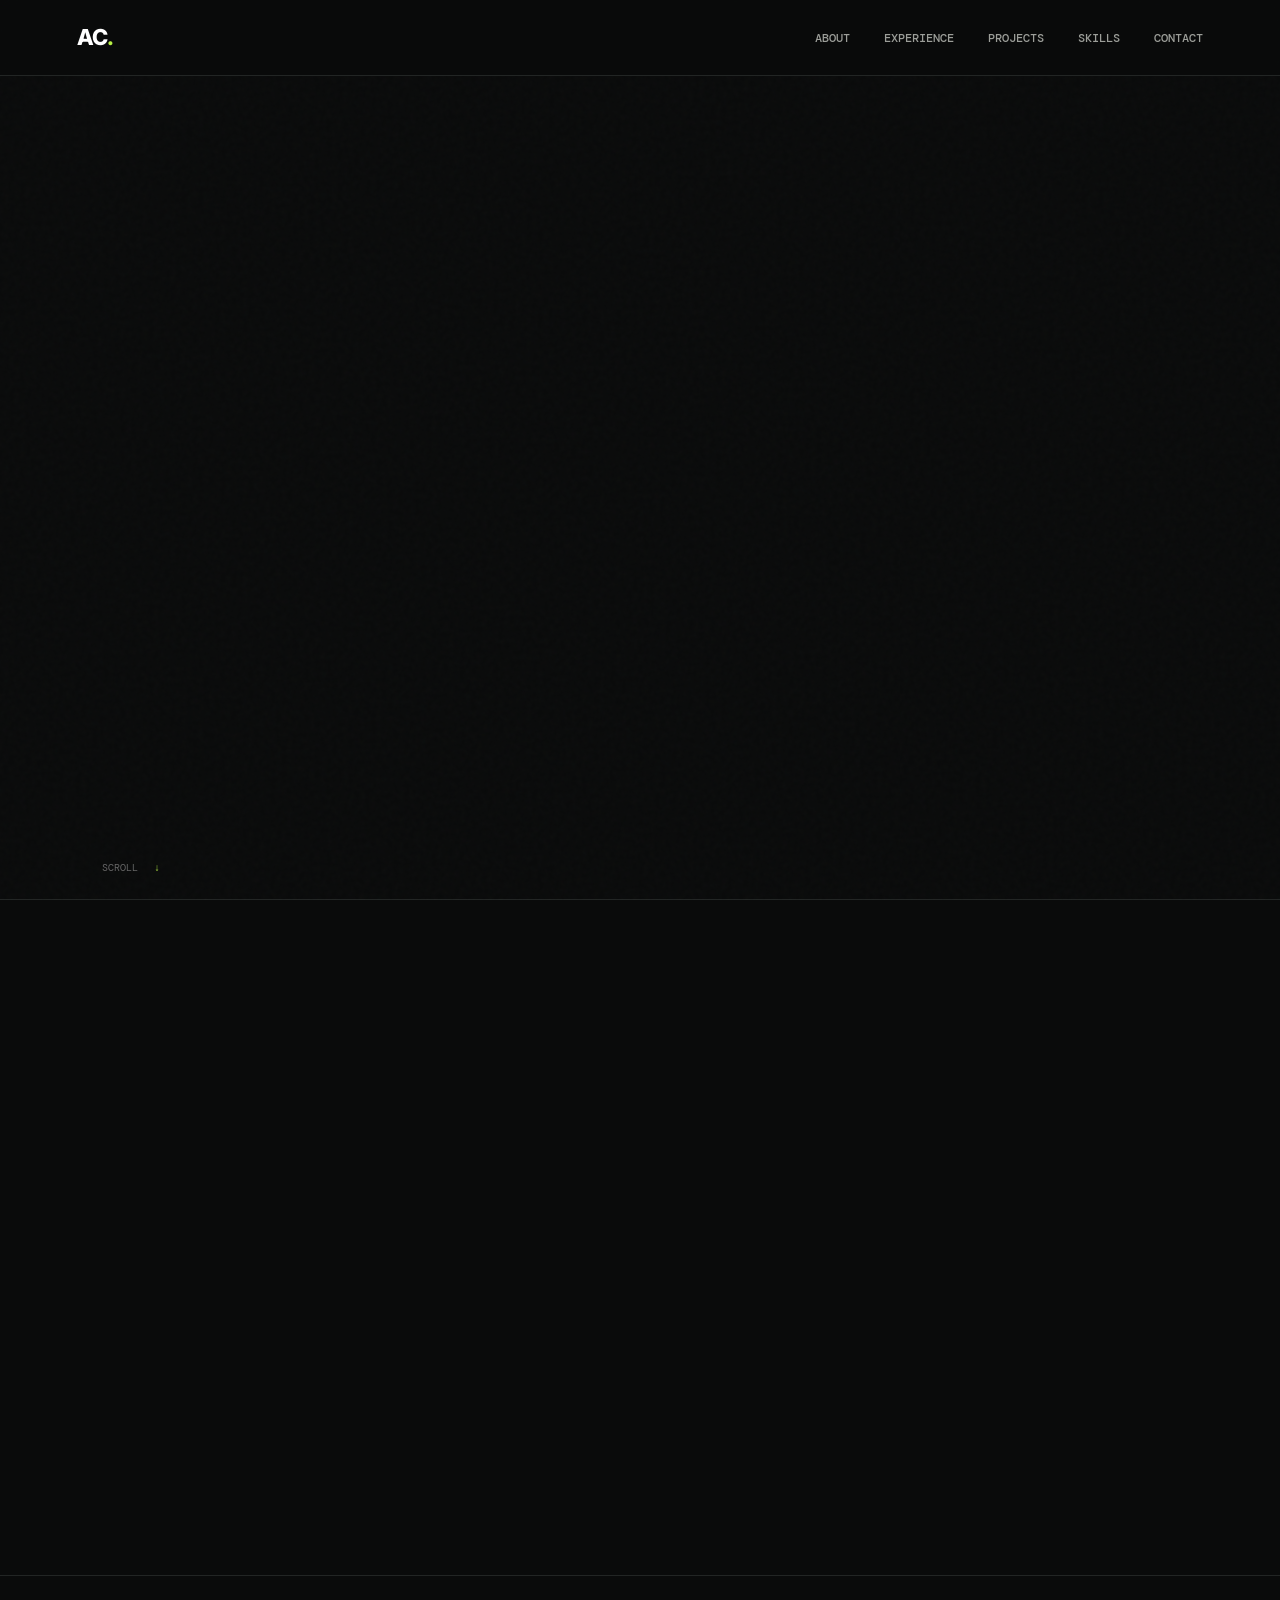
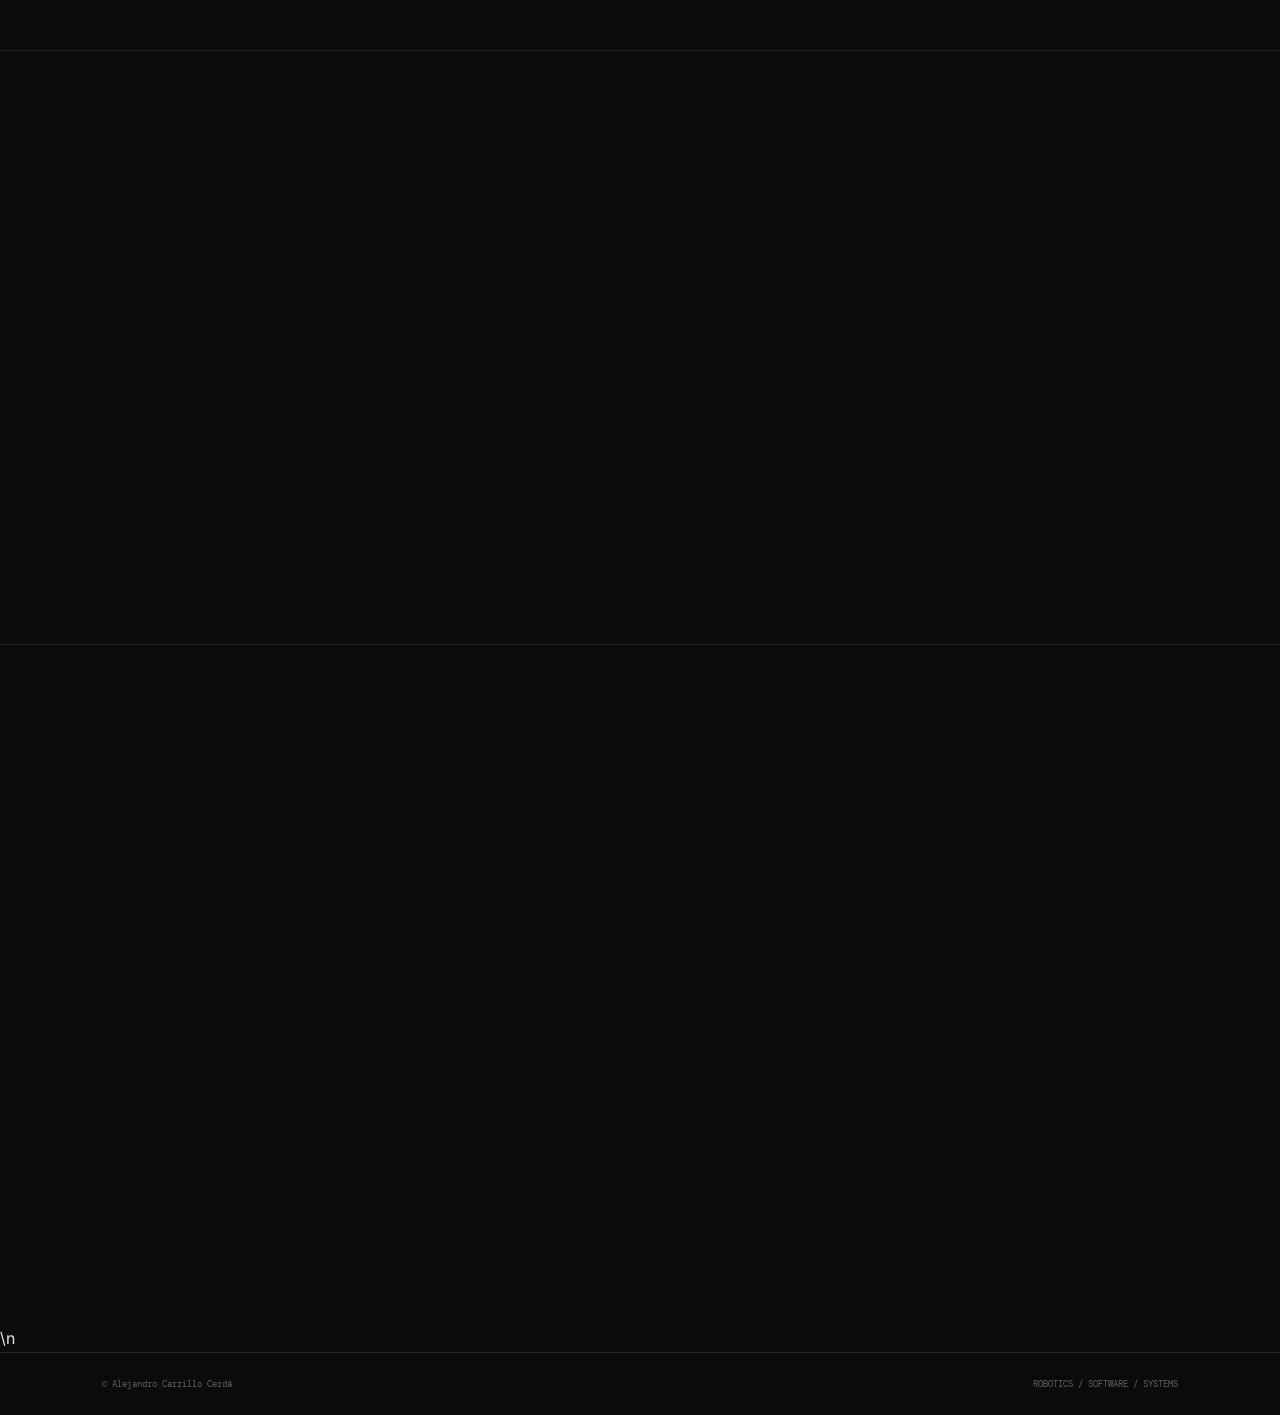
==== commit 11567c9d: "Add files via upload" ====
--- a/index.html
+++ b/index.html
@@ -126,7 +126,7 @@
             <h3>Lidar — C++ Graphics Engine</h3>
             <p>A graphics engine built with an ECS architecture, deferred rendering, shadow mapping and DDGI-style real-time global illumination. Includes a glTF asset pipeline, custom editor and client-server networking.</p>
             <div class="tags"><span>C++</span><span>OpenGL</span><span>EnTT</span><span>GameNetworkingSockets</span><span>ImGui</span><span>Tracy</span></div>
-            <button class="project-link" data-modal="lidar">Explore project ↗</button>
+            <a class="project-link" href="lidar.html">Explore project ↗</a>
           </div>
         </article>
 
@@ -141,7 +141,7 @@
             <h3>Pediatric Upper-Limb Exoskeleton</h3>
             <p>Passive rehabilitation orthosis for children aged 7–17, 3D-printed in PLA and sensorized with seven IMUs and an ESP32.</p>
             <div class="tags"><span>ESP32</span><span>IMU</span><span>MATLAB</span><span>Robotics</span><span>3D Printing</span></div>
-            <button class="project-link" data-modal="exo">Explore project ↗</button>
+            <a class="project-link" href="exoskeleton.html">Explore project ↗</a>
           </div>
         </article>
 
@@ -156,7 +156,7 @@
             <h3>Applied AI &amp; Vision</h3>
             <p>Computer vision systems for object classification, combining OpenCV with YOLO-based detection in applied robotics projects.</p>
             <div class="tags"><span>Python</span><span>OpenCV</span><span>YOLO</span><span>AI</span></div>
-            <button class="project-link" data-modal="vision">Explore project ↗</button>
+            <a class="project-link" href="vision.html">Explore project ↗</a>
           </div>
         </article>
       </div>
@@ -200,8 +200,7 @@
         </div>
       </div>
     </section>
-  </main>\n  <div class="modal" id="project-modal" aria-hidden="true">\n    <div class="modal-backdrop" data-close-modal></div>\n    <article class="modal-card" role="dialog" aria-modal="true">\n      <button class="modal-close" aria-label="Close" data-close-modal>×</button>\n      <div id="modal-content"></div>\n    </article>\n  </div>\n
-  <footer>
+  </main>\n  <footer>
     <span>© <span id="year"></span> Alejandro Carrillo Cerdá</span>
     <span>ROBOTICS / SOFTWARE / SYSTEMS</span>
   </footer>
--- a/style.css
+++ b/style.css
@@ -1 +1,2 @@
-*{box-sizing:border-box;margin:0;padding:0}html{scroll-behavior:smooth}body{background:#0a0b0b;color:#e8e8e2;font-family:Inter,Arial,sans-serif;line-height:1.6;overflow-x:hidden}.noise{position:fixed;inset:0;pointer-events:none;opacity:.035;z-index:10;background-image:url("data:image/svg+xml,%3Csvg viewBox='0 0 180 180' xmlns='http://www.w3.org/2000/svg'%3E%3Cfilter id='n'%3E%3CfeTurbulence type='fractalNoise' baseFrequency='.9' numOctaves='4' stitchTiles='stitch'/%3E%3C/filter%3E%3Crect width='100%25' height='100%25' filter='url(%23n)' opacity='.6'/%3E%3C/svg%3E")}.nav{height:76px;display:flex;align-items:center;justify-content:space-between;padding:0 6vw;border-bottom:1px solid #222524;position:fixed;top:0;left:0;right:0;background:rgba(10,11,11,.84);backdrop-filter:blur(14px);z-index:20}.logo{font-size:22px;font-weight:800;letter-spacing:-1px;color:#fff;text-decoration:none}.logo span,.eyebrow,.company{color:#b7ef45}.nav nav{display:flex;gap:34px}.nav nav a{font:500 12px "DM Mono",monospace;text-transform:uppercase;color:#9c9e99;text-decoration:none;transition:.2s}.nav nav a:hover{color:#dfff91}.menu-toggle{display:none;background:none;border:0;color:#fff;font-size:22px}.section{padding:130px 8vw;position:relative}.hero{min-height:100vh;padding-top:170px;display:flex;align-items:center;border-bottom:1px solid #222524}.hero-grid{width:100%;display:grid;grid-template-columns:1.05fr .95fr;gap:7vw;align-items:center}.eyebrow{font:500 11px "DM Mono",monospace;letter-spacing:2px;margin-bottom:22px}.hero h1{font-size:clamp(58px,8vw,120px);line-height:.92;letter-spacing:-6px;font-weight:800;margin-bottom:34px}.hero h1 em,h2 em{font-family:Georgia,serif;font-weight:400;color:#b7ef45}.lead{max-width:590px;color:#a6a8a3;font-size:17px;line-height:1.8}.hero-actions{display:flex;gap:13px;margin-top:35px}.btn{display:inline-flex;gap:28px;align-items:center;padding:14px 18px;text-decoration:none;text-transform:uppercase;font:500 11px "DM Mono",monospace;border:1px solid #3a3d3a}.btn.primary{background:#b7ef45;color:#0a0b0b;border-color:#b7ef45}.btn.ghost{color:#e8e8e2}.availability{font:11px "DM Mono",monospace;color:#858782;margin-top:42px}.availability span{display:inline-block;width:7px;height:7px;border-radius:50%;background:#b7ef45;margin-right:8px;box-shadow:0 0 12px #b7ef45}.hero-art{height:530px;position:relative}.orb{width:310px;height:310px;border:1px solid #4b5148;border-radius:50%;position:absolute;right:8%;top:8%;background:radial-gradient(circle at 40% 35%,#26311e 0,#10150f 40%,transparent 68%);box-shadow:inset 0 0 70px rgba(183,239,69,.08),0 0 100px rgba(183,239,69,.05)}.orb:before,.orb:after{content:"";position:absolute;border:1px solid #30362d;border-radius:50%;inset:35px;transform:rotate(45deg) scaleX(1.6)}.orb:after{inset:70px;transform:rotate(-25deg) scaleX(1.6)}.wire{position:absolute;border:1px solid #323730;border-radius:50%;width:430px;height:170px;right:-5%;top:26%;transform:rotate(-27deg)}.wire-b{transform:rotate(28deg);width:350px;right:10%;top:17%}.terminal{position:absolute;left:0;bottom:35px;width:380px;background:#101211;border:1px solid #2b302b;box-shadow:20px 20px 70px #000}.terminal-top{height:31px;border-bottom:1px solid #282c29;display:flex;align-items:center;gap:5px;padding:0 11px}.terminal-top span{width:6px;height:6px;border-radius:50%;background:#555}.terminal-top b{font:400 9px "DM Mono";color:#70736d;margin-left:8px}.terminal pre{padding:18px;font:11px/1.9 "DM Mono",monospace;color:#aab0a5}.terminal i{font-style:normal;color:#545a52;margin-right:15px}.scroll-cue{position:absolute;bottom:25px;left:8vw;font:10px "DM Mono";color:#666}.scroll-cue span{color:#b7ef45;margin-left:10px}.split{display:grid;grid-template-columns:.35fr 1fr;gap:7vw;border-bottom:1px solid #222524}.section-label{font:500 10px "DM Mono";letter-spacing:2px;color:#656863}.content{max-width:850px}.content h2,.section-head h2,.contact h2{font-size:clamp(42px,5vw,72px);line-height:1.02;letter-spacing:-3px;margin-bottom:30px}.content>p{max-width:730px;color:#999c96;font-size:16px;margin-bottom:18px}.facts{display:grid;grid-template-columns:repeat(3,1fr);border-top:1px solid #30332f;margin-top:45px}.facts div{padding:20px 20px 0 0}.facts strong,.facts span{display:block}.facts strong{font:11px "DM Mono";color:#b7ef45}.facts span{font-size:12px;color:#858781;margin-top:7px}.section-head{display:flex;justify-content:space-between;align-items:flex-start;margin-bottom:70px}.section-head h2{max-width:550px;margin:0}.timeline{max-width:1100px;margin-left:auto}.job{display:grid;grid-template-columns:220px 1fr;gap:50px;border-top:1px solid #30332f;padding:38px 0}.job:last-child{border-bottom:1px solid #30332f}.job-date{font:10px "DM Mono";color:#666a64;padding-top:7px}.job h3{font-size:25px;letter-spacing:-.7px}.company{font-size:13px;margin:3px 0 20px}.job ul{padding-left:17px;color:#92958f;font-size:14px;max-width:820px}.job li{margin-bottom:8px}.tags{display:flex;flex-wrap:wrap;gap:7px;margin-top:22px}.tags span{font:9px "DM Mono";border:1px solid #343934;padding:6px 8px;color:#8c9089;text-transform:uppercase}.projects-section{border-bottom:1px solid #222524}.project-grid{display:grid;grid-template-columns:1fr 1fr;gap:18px}.project{border:1px solid #2c302c;background:#0d0f0e;position:relative;overflow:hidden}.project-large{grid-column:1/-1}.project-number{position:absolute;top:16px;right:17px;z-index:2;font:10px "DM Mono";color:#686c65}.project-visual{height:330px;position:relative;overflow:hidden;background:#111411}.graphics-visual{background:radial-gradient(circle at 55% 50%,#1b2816 0,#10130f 35%,#0d0f0e 72%)}.grid3d{position:absolute;inset:0;background-image:linear-gradient(#263026 1px,transparent 1px),linear-gradient(90deg,#263026 1px,transparent 1px);background-size:36px 36px;transform:perspective(400px) rotateX(55deg) scale(1.5);transform-origin:center 70%;opacity:.55}.probe{position:absolute;width:22px;height:22px;border:1px solid #b7ef45;border-radius:50%;box-shadow:0 0 20px rgba(183,239,69,.35)}.p1{left:35%;top:35%}.p2{left:58%;top:54%}.p3{left:72%;top:29%}.hud{position:absolute;bottom:15px;left:17px;font:9px "DM Mono";color:#70776c;letter-spacing:1px}.exo-visual{background:radial-gradient(circle,#192019,#0c0e0d 70%)}.exo-ring{position:absolute;width:180px;height:180px;border:1px solid #6c7567;border-radius:50%;left:35%;top:22%;box-shadow:0 0 50px rgba(183,239,69,.05)}.exo-arm{position:absolute;width:13px;height:220px;background:#555d51;left:53%;top:11%;transform:rotate(25deg);border-radius:8px}.joint{position:absolute;width:25px;height:25px;border:2px solid #b7ef45;border-radius:50%;background:#0b0d0c}.j1{left:47%;top:20%}.j2{left:62%;top:47%}.j3{left:73%;top:70%}.vision-visual{background:repeating-linear-gradient(0deg,#0e120f,#0e120f 4px,#111611 5px)}.scan{position:absolute;left:0;right:0;height:1px;background:#b7ef45;box-shadow:0 0 18px #b7ef45;animation:scan 3s linear infinite}.bbox{position:absolute;left:25%;top:26%;width:160px;height:120px;border:1px solid #b7ef45;padding:8px;font:9px "DM Mono";color:#b7ef45}.bbox b{float:right}.bbox.b2{left:55%;top:52%;width:110px;height:85px;border-color:#8a9a7b;color:#8a9a7b}.project-body{padding:27px}.project-body .eyebrow{font-size:9px;margin-bottom:12px}.project-body h3{font-size:27px;letter-spacing:-1px;margin-bottom:10px}.project-body p:not(.eyebrow){color:#858983;font-size:13px;max-width:800px}.skills-section{border-bottom:1px solid #222524}.skill-list{border-top:1px solid #30332f}.skill{display:grid;grid-template-columns:50px 220px 1fr;align-items:center;gap:20px;padding:21px 0;border-bottom:1px solid #30332f}.skill span{font:10px "DM Mono";color:#60645e}.skill b{font-size:14px}.skill p{font-size:13px;color:#858983}.education{border-bottom:1px solid #222524}.edu-grid{display:grid;grid-template-columns:repeat(4,1fr);gap:14px}.edu-card{border-top:1px solid #363a35;padding-top:18px}.edu-card span{font:9px "DM Mono";color:#b7ef45}.edu-card h3{font-size:18px;line-height:1.25;margin:13px 0 8px}.edu-card p{font-size:12px;color:#777b75}.contact{min-height:75vh;display:flex;align-items:center;justify-content:center;text-align:center}.contact-inner{max-width:850px}.contact h2{font-size:clamp(50px,7vw,95px);margin-bottom:24px}.contact-inner>p:not(.eyebrow){color:#898d86;max-width:570px;margin:0 auto 28px}.email{font-size:clamp(18px,3vw,29px);color:#e8e8e2;text-decoration:none;border-bottom:1px solid #555;padding-bottom:8px}.email span{color:#b7ef45}.socials{display:flex;justify-content:center;gap:30px;margin-top:38px}.socials a{font:10px "DM Mono";text-transform:uppercase;color:#777b75;text-decoration:none}.socials a:hover{color:#b7ef45}footer{border-top:1px solid #222524;padding:25px 8vw;display:flex;justify-content:space-between;font:9px "DM Mono";color:#60645e}.reveal{opacity:0;transform:translateY(20px);transition:opacity .7s ease,transform .7s ease}.reveal.visible{opacity:1;transform:none}@keyframes scan{0%{top:0}100%{top:100%}}@media(max-width:800px){.nav{padding:0 5vw}.menu-toggle{display:block}.nav nav{display:none;position:absolute;top:76px;left:0;right:0;background:#0a0b0b;padding:20px 5vw;border-bottom:1px solid #222524;flex-direction:column;gap:17px}.nav nav.open{display:flex}.section{padding:100px 5vw}.hero{padding-top:130px}.hero-grid,.split{grid-template-columns:1fr}.hero-art{height:430px;margin-top:10px}.orb{right:3%;width:250px;height:250px}.terminal{width:300px}.section-label{margin-bottom:35px}.facts,.edu-grid,.project-grid{grid-template-columns:1fr}.project-large{grid-column:auto}.section-head{display:block;margin-bottom:45px}.job{grid-template-columns:1fr;gap:8px}.skill{grid-template-columns:35px 1fr}.skill p{grid-column:2}.project-visual{height:270px}footer{padding:20px 5vw;gap:15px;flex-direction:column}}\n.project-link{margin-top:24px;background:none;border:0;border-bottom:1px solid #59604f;color:#b7ef45;padding:0 0 5px;font:500 10px "DM Mono",monospace;text-transform:uppercase;cursor:pointer}.project-link:hover{color:#e8e8e2;border-color:#b7ef45}.modal{position:fixed;inset:0;z-index:50;display:none}.modal.open{display:block}.modal-backdrop{position:absolute;inset:0;background:rgba(0,0,0,.78);backdrop-filter:blur(8px)}.modal-card{position:relative;width:min(920px,90vw);max-height:88vh;overflow:auto;margin:6vh auto;background:#0d0f0e;border:1px solid #3a4038;box-shadow:0 30px 100px #000;padding:42px}.modal-close{position:absolute;right:18px;top:13px;background:none;border:0;color:#8a8e87;font-size:28px;cursor:pointer}.modal-close:hover{color:#b7ef45}.modal-card h3{font-size:38px;line-height:1.05;letter-spacing:-1.5px;margin:5px 0 18px}.modal-card h4{font:500 10px "DM Mono";color:#b7ef45;letter-spacing:1.5px;margin:28px 0 9px;text-transform:uppercase}.modal-card p{color:#969a92;font-size:14px;max-width:780px}.modal-grid{display:grid;grid-template-columns:1fr 1fr;gap:14px;margin-top:25px}.modal-grid img{width:100%;height:230px;object-fit:cover;object-position:top;border:1px solid #30352f}.modal-actions{display:flex;gap:12px;flex-wrap:wrap;margin-top:28px}.modal-actions a{display:inline-block;text-decoration:none;padding:11px 14px;border:1px solid #3b4139;color:#e8e8e2;font:500 10px "DM Mono";text-transform:uppercase}.modal-actions a.primary-link{background:#b7ef45;color:#0a0b0b;border-color:#b7ef45}.modal-specs{display:grid;grid-template-columns:repeat(3,1fr);gap:10px;margin-top:24px}.modal-specs div{border-top:1px solid #30352f;padding-top:12px}.modal-specs b{display:block;font-size:13px}.modal-specs span{display:block;color:#737871;font:9px "DM Mono";margin-top:4px}.modal-list{display:grid;grid-template-columns:1fr 1fr;gap:9px;margin-top:15px}.modal-list div{font-size:12px;color:#858a82;padding:10px;border:1px solid #272c28}.modal-list b{color:#d7d9d3}@media(max-width:800px){.modal-card{padding:32px 22px}.modal-grid,.modal-specs,.modal-list{grid-template-columns:1fr}.modal-card h3{font-size:29px}}+*{box-sizing:border-box;margin:0;padding:0}html{scroll-behavior:smooth}body{background:#0a0b0b;color:#e8e8e2;font-family:Inter,Arial,sans-serif;line-height:1.6;overflow-x:hidden}.noise{position:fixed;inset:0;pointer-events:none;opacity:.035;z-index:10;background-image:url("data:image/svg+xml,%3Csvg viewBox='0 0 180 180' xmlns='http://www.w3.org/2000/svg'%3E%3Cfilter id='n'%3E%3CfeTurbulence type='fractalNoise' baseFrequency='.9' numOctaves='4' stitchTiles='stitch'/%3E%3C/filter%3E%3Crect width='100%25' height='100%25' filter='url(%23n)' opacity='.6'/%3E%3C/svg%3E")}.nav{height:76px;display:flex;align-items:center;justify-content:space-between;padding:0 6vw;border-bottom:1px solid #222524;position:fixed;top:0;left:0;right:0;background:rgba(10,11,11,.84);backdrop-filter:blur(14px);z-index:20}.logo{font-size:22px;font-weight:800;letter-spacing:-1px;color:#fff;text-decoration:none}.logo span,.eyebrow,.company{color:#b7ef45}.nav nav{display:flex;gap:34px}.nav nav a{font:500 12px "DM Mono",monospace;text-transform:uppercase;color:#9c9e99;text-decoration:none;transition:.2s}.nav nav a:hover{color:#dfff91}.menu-toggle{display:none;background:none;border:0;color:#fff;font-size:22px}.section{padding:130px 8vw;position:relative}.hero{min-height:100vh;padding-top:170px;display:flex;align-items:center;border-bottom:1px solid #222524}.hero-grid{width:100%;display:grid;grid-template-columns:1.05fr .95fr;gap:7vw;align-items:center}.eyebrow{font:500 11px "DM Mono",monospace;letter-spacing:2px;margin-bottom:22px}.hero h1{font-size:clamp(58px,8vw,120px);line-height:.92;letter-spacing:-6px;font-weight:800;margin-bottom:34px}.hero h1 em,h2 em{font-family:Georgia,serif;font-weight:400;color:#b7ef45}.lead{max-width:590px;color:#a6a8a3;font-size:17px;line-height:1.8}.hero-actions{display:flex;gap:13px;margin-top:35px}.btn{display:inline-flex;gap:28px;align-items:center;padding:14px 18px;text-decoration:none;text-transform:uppercase;font:500 11px "DM Mono",monospace;border:1px solid #3a3d3a}.btn.primary{background:#b7ef45;color:#0a0b0b;border-color:#b7ef45}.btn.ghost{color:#e8e8e2}.availability{font:11px "DM Mono",monospace;color:#858782;margin-top:42px}.availability span{display:inline-block;width:7px;height:7px;border-radius:50%;background:#b7ef45;margin-right:8px;box-shadow:0 0 12px #b7ef45}.hero-art{height:530px;position:relative}.orb{width:310px;height:310px;border:1px solid #4b5148;border-radius:50%;position:absolute;right:8%;top:8%;background:radial-gradient(circle at 40% 35%,#26311e 0,#10150f 40%,transparent 68%);box-shadow:inset 0 0 70px rgba(183,239,69,.08),0 0 100px rgba(183,239,69,.05)}.orb:before,.orb:after{content:"";position:absolute;border:1px solid #30362d;border-radius:50%;inset:35px;transform:rotate(45deg) scaleX(1.6)}.orb:after{inset:70px;transform:rotate(-25deg) scaleX(1.6)}.wire{position:absolute;border:1px solid #323730;border-radius:50%;width:430px;height:170px;right:-5%;top:26%;transform:rotate(-27deg)}.wire-b{transform:rotate(28deg);width:350px;right:10%;top:17%}.terminal{position:absolute;left:0;bottom:35px;width:380px;background:#101211;border:1px solid #2b302b;box-shadow:20px 20px 70px #000}.terminal-top{height:31px;border-bottom:1px solid #282c29;display:flex;align-items:center;gap:5px;padding:0 11px}.terminal-top span{width:6px;height:6px;border-radius:50%;background:#555}.terminal-top b{font:400 9px "DM Mono";color:#70736d;margin-left:8px}.terminal pre{padding:18px;font:11px/1.9 "DM Mono",monospace;color:#aab0a5}.terminal i{font-style:normal;color:#545a52;margin-right:15px}.scroll-cue{position:absolute;bottom:25px;left:8vw;font:10px "DM Mono";color:#666}.scroll-cue span{color:#b7ef45;margin-left:10px}.split{display:grid;grid-template-columns:.35fr 1fr;gap:7vw;border-bottom:1px solid #222524}.section-label{font:500 10px "DM Mono";letter-spacing:2px;color:#656863}.content{max-width:850px}.content h2,.section-head h2,.contact h2{font-size:clamp(42px,5vw,72px);line-height:1.02;letter-spacing:-3px;margin-bottom:30px}.content>p{max-width:730px;color:#999c96;font-size:16px;margin-bottom:18px}.facts{display:grid;grid-template-columns:repeat(3,1fr);border-top:1px solid #30332f;margin-top:45px}.facts div{padding:20px 20px 0 0}.facts strong,.facts span{display:block}.facts strong{font:11px "DM Mono";color:#b7ef45}.facts span{font-size:12px;color:#858781;margin-top:7px}.section-head{display:flex;justify-content:space-between;align-items:flex-start;margin-bottom:70px}.section-head h2{max-width:550px;margin:0}.timeline{max-width:1100px;margin-left:auto}.job{display:grid;grid-template-columns:220px 1fr;gap:50px;border-top:1px solid #30332f;padding:38px 0}.job:last-child{border-bottom:1px solid #30332f}.job-date{font:10px "DM Mono";color:#666a64;padding-top:7px}.job h3{font-size:25px;letter-spacing:-.7px}.company{font-size:13px;margin:3px 0 20px}.job ul{padding-left:17px;color:#92958f;font-size:14px;max-width:820px}.job li{margin-bottom:8px}.tags{display:flex;flex-wrap:wrap;gap:7px;margin-top:22px}.tags span{font:9px "DM Mono";border:1px solid #343934;padding:6px 8px;color:#8c9089;text-transform:uppercase}.projects-section{border-bottom:1px solid #222524}.project-grid{display:grid;grid-template-columns:1fr 1fr;gap:18px}.project{border:1px solid #2c302c;background:#0d0f0e;position:relative;overflow:hidden}.project-large{grid-column:1/-1}.project-number{position:absolute;top:16px;right:17px;z-index:2;font:10px "DM Mono";color:#686c65}.project-visual{height:330px;position:relative;overflow:hidden;background:#111411}.graphics-visual{background:radial-gradient(circle at 55% 50%,#1b2816 0,#10130f 35%,#0d0f0e 72%)}.grid3d{position:absolute;inset:0;background-image:linear-gradient(#263026 1px,transparent 1px),linear-gradient(90deg,#263026 1px,transparent 1px);background-size:36px 36px;transform:perspective(400px) rotateX(55deg) scale(1.5);transform-origin:center 70%;opacity:.55}.probe{position:absolute;width:22px;height:22px;border:1px solid #b7ef45;border-radius:50%;box-shadow:0 0 20px rgba(183,239,69,.35)}.p1{left:35%;top:35%}.p2{left:58%;top:54%}.p3{left:72%;top:29%}.hud{position:absolute;bottom:15px;left:17px;font:9px "DM Mono";color:#70776c;letter-spacing:1px}.exo-visual{background:radial-gradient(circle,#192019,#0c0e0d 70%)}.exo-ring{position:absolute;width:180px;height:180px;border:1px solid #6c7567;border-radius:50%;left:35%;top:22%;box-shadow:0 0 50px rgba(183,239,69,.05)}.exo-arm{position:absolute;width:13px;height:220px;background:#555d51;left:53%;top:11%;transform:rotate(25deg);border-radius:8px}.joint{position:absolute;width:25px;height:25px;border:2px solid #b7ef45;border-radius:50%;background:#0b0d0c}.j1{left:47%;top:20%}.j2{left:62%;top:47%}.j3{left:73%;top:70%}.vision-visual{background:repeating-linear-gradient(0deg,#0e120f,#0e120f 4px,#111611 5px)}.scan{position:absolute;left:0;right:0;height:1px;background:#b7ef45;box-shadow:0 0 18px #b7ef45;animation:scan 3s linear infinite}.bbox{position:absolute;left:25%;top:26%;width:160px;height:120px;border:1px solid #b7ef45;padding:8px;font:9px "DM Mono";color:#b7ef45}.bbox b{float:right}.bbox.b2{left:55%;top:52%;width:110px;height:85px;border-color:#8a9a7b;color:#8a9a7b}.project-body{padding:27px}.project-body .eyebrow{font-size:9px;margin-bottom:12px}.project-body h3{font-size:27px;letter-spacing:-1px;margin-bottom:10px}.project-body p:not(.eyebrow){color:#858983;font-size:13px;max-width:800px}.skills-section{border-bottom:1px solid #222524}.skill-list{border-top:1px solid #30332f}.skill{display:grid;grid-template-columns:50px 220px 1fr;align-items:center;gap:20px;padding:21px 0;border-bottom:1px solid #30332f}.skill span{font:10px "DM Mono";color:#60645e}.skill b{font-size:14px}.skill p{font-size:13px;color:#858983}.education{border-bottom:1px solid #222524}.edu-grid{display:grid;grid-template-columns:repeat(4,1fr);gap:14px}.edu-card{border-top:1px solid #363a35;padding-top:18px}.edu-card span{font:9px "DM Mono";color:#b7ef45}.edu-card h3{font-size:18px;line-height:1.25;margin:13px 0 8px}.edu-card p{font-size:12px;color:#777b75}.contact{min-height:75vh;display:flex;align-items:center;justify-content:center;text-align:center}.contact-inner{max-width:850px}.contact h2{font-size:clamp(50px,7vw,95px);margin-bottom:24px}.contact-inner>p:not(.eyebrow){color:#898d86;max-width:570px;margin:0 auto 28px}.email{font-size:clamp(18px,3vw,29px);color:#e8e8e2;text-decoration:none;border-bottom:1px solid #555;padding-bottom:8px}.email span{color:#b7ef45}.socials{display:flex;justify-content:center;gap:30px;margin-top:38px}.socials a{font:10px "DM Mono";text-transform:uppercase;color:#777b75;text-decoration:none}.socials a:hover{color:#b7ef45}footer{border-top:1px solid #222524;padding:25px 8vw;display:flex;justify-content:space-between;font:9px "DM Mono";color:#60645e}.reveal{opacity:0;transform:translateY(20px);transition:opacity .7s ease,transform .7s ease}.reveal.visible{opacity:1;transform:none}@keyframes scan{0%{top:0}100%{top:100%}}@media(max-width:800px){.nav{padding:0 5vw}.menu-toggle{display:block}.nav nav{display:none;position:absolute;top:76px;left:0;right:0;background:#0a0b0b;padding:20px 5vw;border-bottom:1px solid #222524;flex-direction:column;gap:17px}.nav nav.open{display:flex}.section{padding:100px 5vw}.hero{padding-top:130px}.hero-grid,.split{grid-template-columns:1fr}.hero-art{height:430px;margin-top:10px}.orb{right:3%;width:250px;height:250px}.terminal{width:300px}.section-label{margin-bottom:35px}.facts,.edu-grid,.project-grid{grid-template-columns:1fr}.project-large{grid-column:auto}.section-head{display:block;margin-bottom:45px}.job{grid-template-columns:1fr;gap:8px}.skill{grid-template-columns:35px 1fr}.skill p{grid-column:2}.project-visual{height:270px}footer{padding:20px 5vw;gap:15px;flex-direction:column}}\n.project-link{margin-top:24px;background:none;border:0;border-bottom:1px solid #59604f;color:#b7ef45;padding:0 0 5px;font:500 10px "DM Mono",monospace;text-transform:uppercase;cursor:pointer}.project-link:hover{color:#e8e8e2;border-color:#b7ef45}.modal{position:fixed;inset:0;z-index:50;display:none}.modal.open{display:block}.modal-backdrop{position:absolute;inset:0;background:rgba(0,0,0,.78);backdrop-filter:blur(8px)}.modal-card{position:relative;width:min(920px,90vw);max-height:88vh;overflow:auto;margin:6vh auto;background:#0d0f0e;border:1px solid #3a4038;box-shadow:0 30px 100px #000;padding:42px}.modal-close{position:absolute;right:18px;top:13px;background:none;border:0;color:#8a8e87;font-size:28px;cursor:pointer}.modal-close:hover{color:#b7ef45}.modal-card h3{font-size:38px;line-height:1.05;letter-spacing:-1.5px;margin:5px 0 18px}.modal-card h4{font:500 10px "DM Mono";color:#b7ef45;letter-spacing:1.5px;margin:28px 0 9px;text-transform:uppercase}.modal-card p{color:#969a92;font-size:14px;max-width:780px}.modal-grid{display:grid;grid-template-columns:1fr 1fr;gap:14px;margin-top:25px}.modal-grid img{width:100%;height:230px;object-fit:cover;object-position:top;border:1px solid #30352f}.modal-actions{display:flex;gap:12px;flex-wrap:wrap;margin-top:28px}.modal-actions a{display:inline-block;text-decoration:none;padding:11px 14px;border:1px solid #3b4139;color:#e8e8e2;font:500 10px "DM Mono";text-transform:uppercase}.modal-actions a.primary-link{background:#b7ef45;color:#0a0b0b;border-color:#b7ef45}.modal-specs{display:grid;grid-template-columns:repeat(3,1fr);gap:10px;margin-top:24px}.modal-specs div{border-top:1px solid #30352f;padding-top:12px}.modal-specs b{display:block;font-size:13px}.modal-specs span{display:block;color:#737871;font:9px "DM Mono";margin-top:4px}.modal-list{display:grid;grid-template-columns:1fr 1fr;gap:9px;margin-top:15px}.modal-list div{font-size:12px;color:#858a82;padding:10px;border:1px solid #272c28}.modal-list b{color:#d7d9d3}@media(max-width:800px){.modal-card{padding:32px 22px}.modal-grid,.modal-specs,.modal-list{grid-template-columns:1fr}.modal-card h3{font-size:29px}}
+.project-link{display:inline-block;text-decoration:none}.back{display:inline-block;margin-bottom:55px;color:#737871;text-decoration:none;font:10px "DM Mono";text-transform:uppercase}.back:hover{color:#b7ef45}.project-detail{max-width:1200px;margin:auto;padding-top:145px}.project-detail h1{font-size:clamp(48px,7vw,92px);line-height:.95;letter-spacing:-4px;max-width:900px;margin-bottom:25px}.detail-lead{max-width:800px;color:#989c94;font-size:18px;line-height:1.8}.detail-images{display:grid;grid-template-columns:repeat(3,1fr);gap:15px;margin:60px 0}.detail-images img{width:100%;height:300px;object-fit:cover;border:1px solid #30352f;background:#101310}.detail-columns{display:grid;grid-template-columns:1fr 1fr;gap:70px;border-top:1px solid #30352f;padding-top:45px}.detail-columns h2{font-size:26px;margin-bottom:20px}.detail-columns ul{list-style:none}.detail-columns li{padding:13px 0;border-bottom:1px solid #282c28;color:#858a82;font-size:13px}.detail-columns li b{color:#e1e2dd}.detail-columns p{color:#858a82;font-size:14px;line-height:1.8}.detail-actions{margin-top:45px}.detail-btn{display:inline-block;text-decoration:none;padding:14px 18px;font:500 10px "DM Mono";text-transform:uppercase;border:1px solid #b7ef45}.detail-visual{min-height:300px;display:flex;align-items:center;justify-content:center;gap:18px;flex-wrap:wrap;border:1px solid #30352f;background:radial-gradient(circle,#192019,#0c0e0d 70%);margin:60px 0}.detail-visual span{border:1px solid #687260;padding:12px;color:#b7ef45;font:11px "DM Mono";letter-spacing:1px}@media(max-width:800px){.project-detail{padding-top:120px}.detail-images,.detail-columns{grid-template-columns:1fr}.detail-images img{height:240px}.project-detail h1{letter-spacing:-2px}.detail-visual{margin:35px 0}}
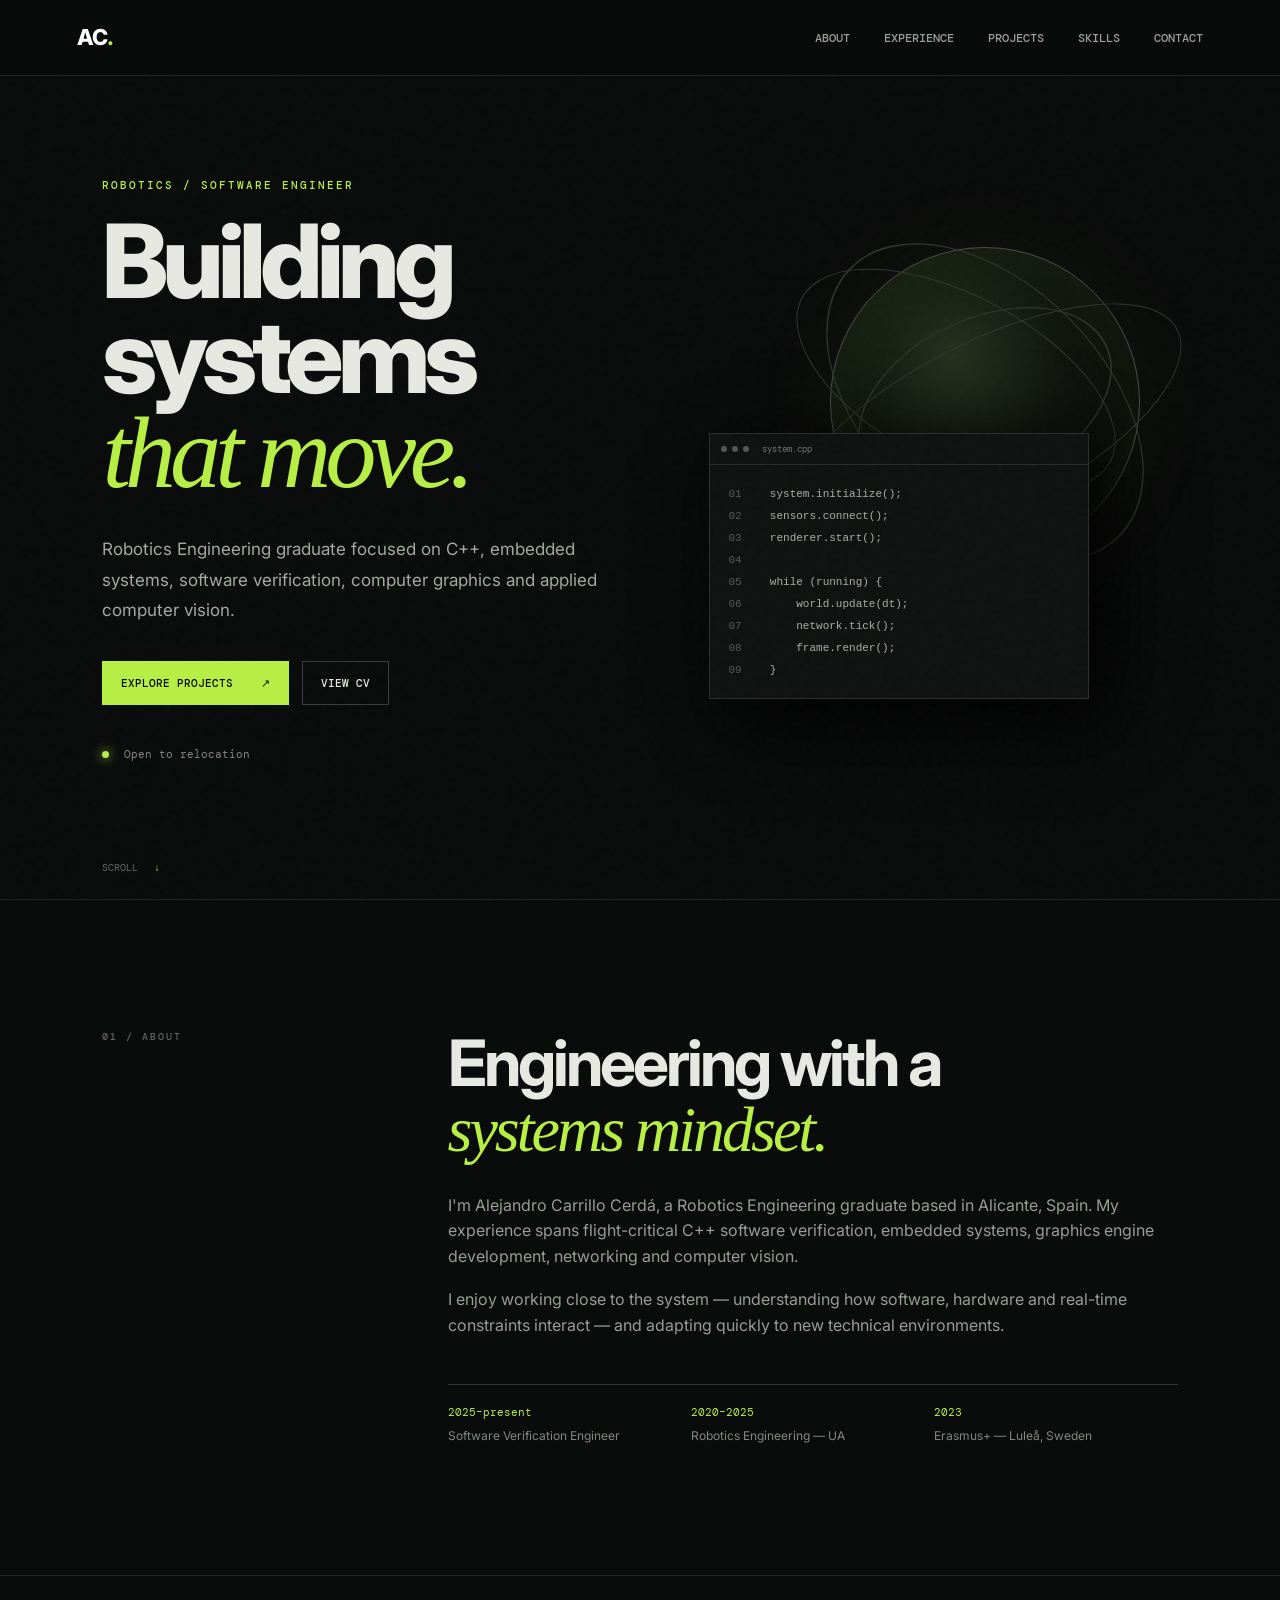
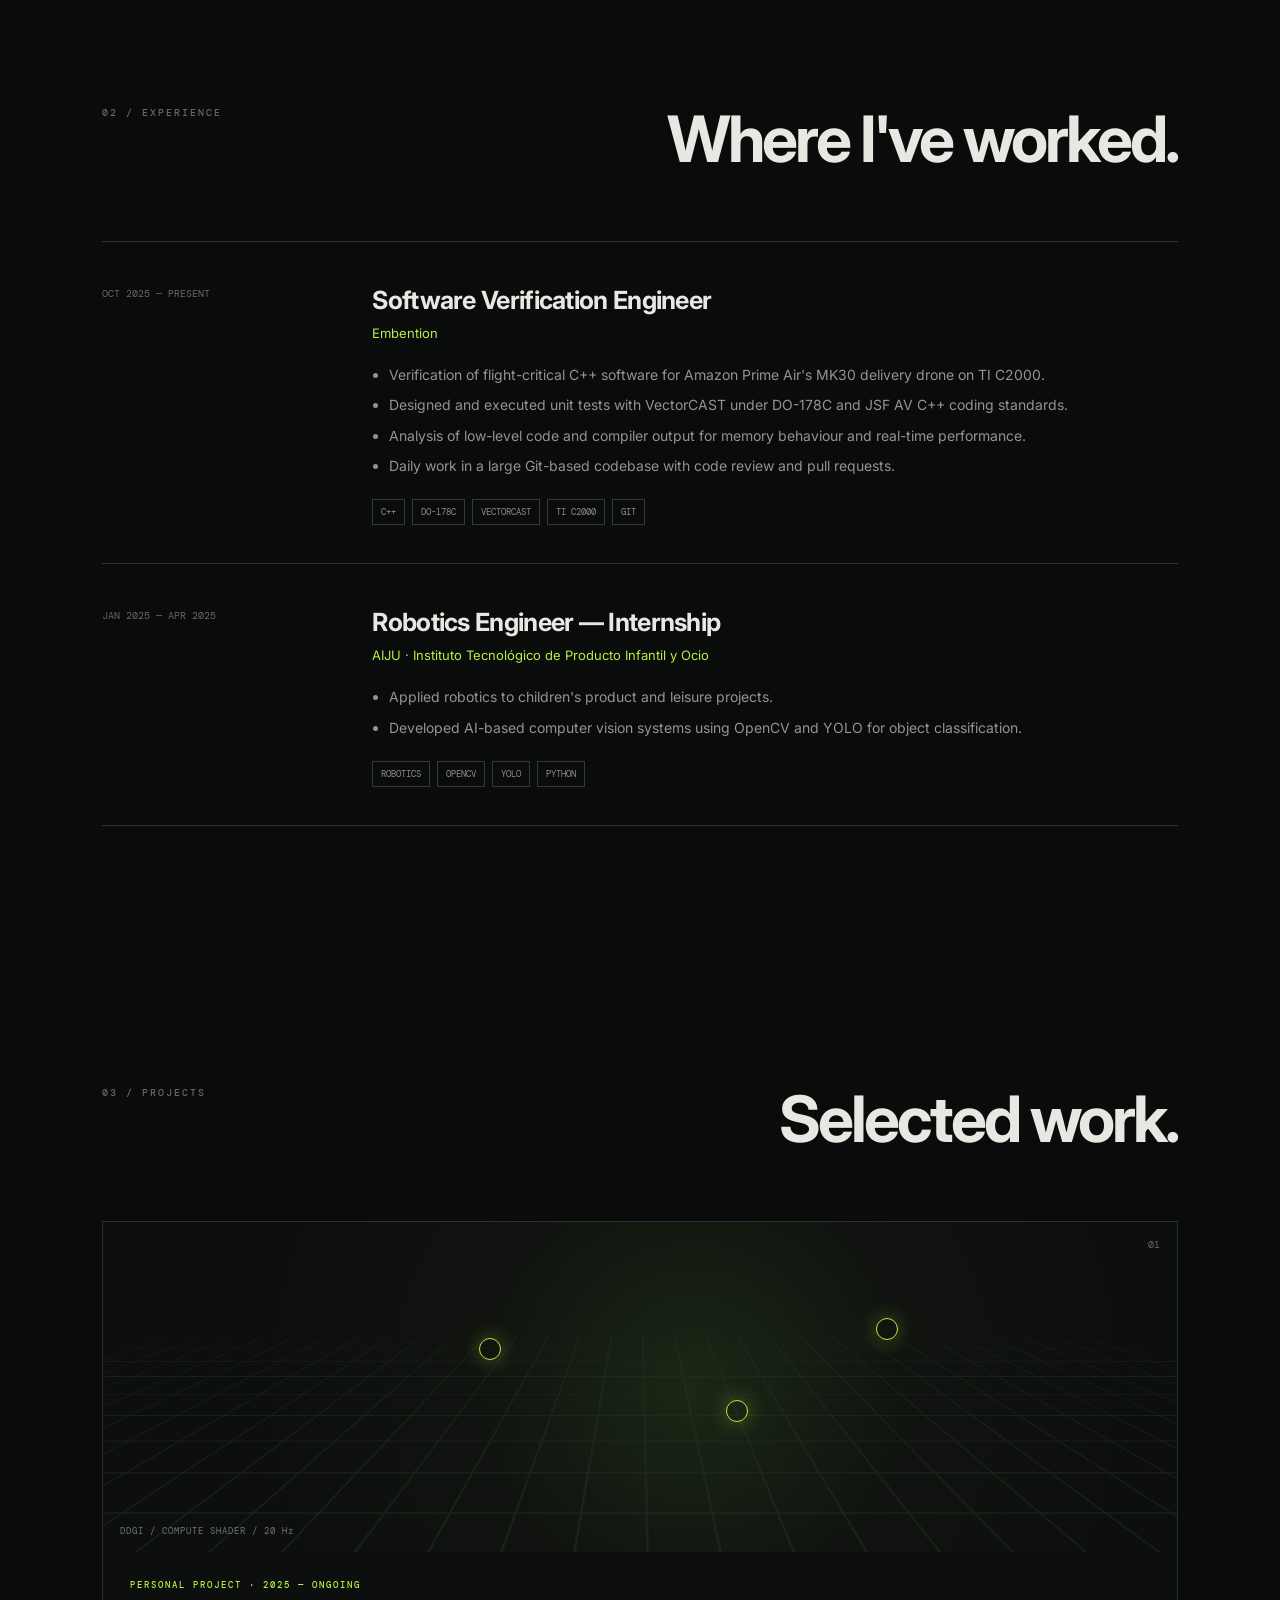
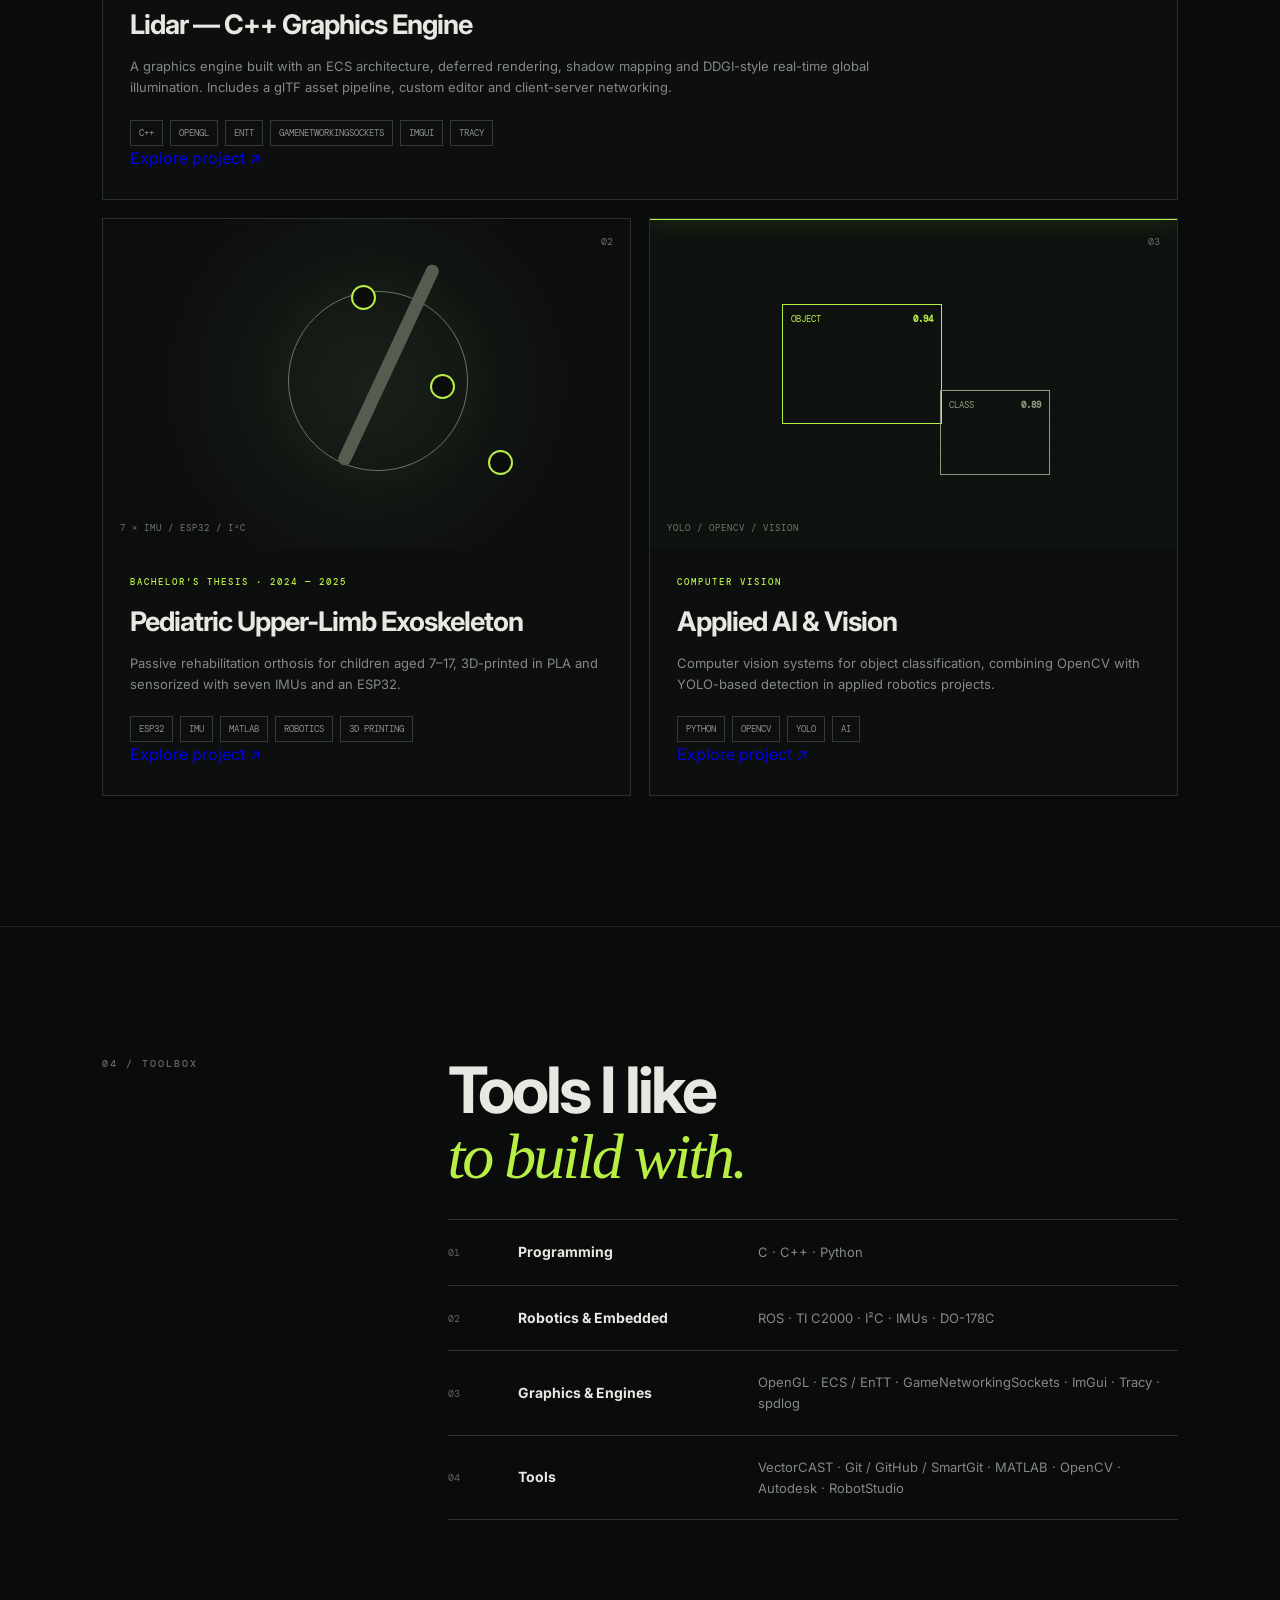
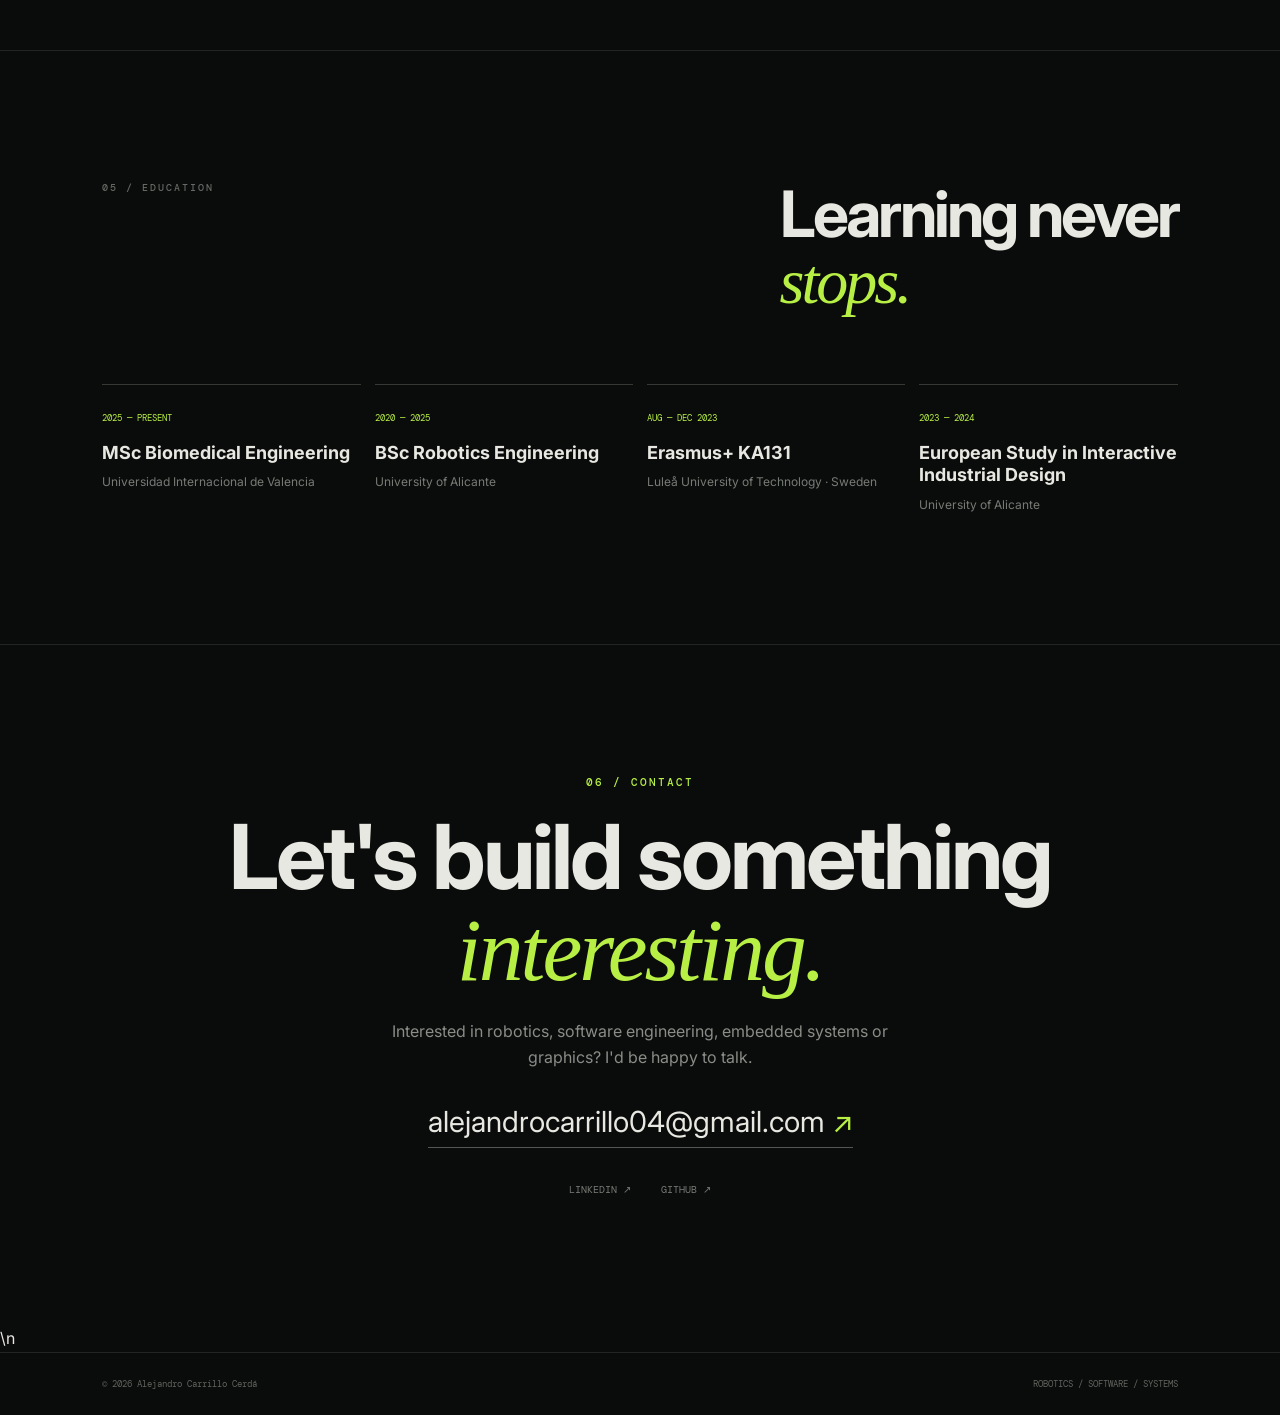
==== commit 6ab32a1e: "Add files via upload" ====
--- a/index.html
+++ b/index.html
@@ -8,7 +8,7 @@
   <link rel="preconnect" href="https://fonts.googleapis.com">
   <link rel="preconnect" href="https://fonts.gstatic.com" crossorigin>
   <link href="https://fonts.googleapis.com/css2?family=DM+Mono:wght@400;500&family=Inter:wght@400;500;600;700;800&display=swap" rel="stylesheet">
-  <link rel="stylesheet" href="style.css">
+  <link rel="stylesheet" href="style.css?v=6">
 </head>
 <body>
   <div class="noise"></div>
@@ -204,6 +204,6 @@
     <span>© <span id="year"></span> Alejandro Carrillo Cerdá</span>
     <span>ROBOTICS / SOFTWARE / SYSTEMS</span>
   </footer>
-  <script src="script.js"></script>
+  <script src="script.js?v=6"></script>
 </body>
 </html>
--- a/style.css
+++ b/style.css
@@ -1,2 +1,2 @@
-*{box-sizing:border-box;margin:0;padding:0}html{scroll-behavior:smooth}body{background:#0a0b0b;color:#e8e8e2;font-family:Inter,Arial,sans-serif;line-height:1.6;overflow-x:hidden}.noise{position:fixed;inset:0;pointer-events:none;opacity:.035;z-index:10;background-image:url("data:image/svg+xml,%3Csvg viewBox='0 0 180 180' xmlns='http://www.w3.org/2000/svg'%3E%3Cfilter id='n'%3E%3CfeTurbulence type='fractalNoise' baseFrequency='.9' numOctaves='4' stitchTiles='stitch'/%3E%3C/filter%3E%3Crect width='100%25' height='100%25' filter='url(%23n)' opacity='.6'/%3E%3C/svg%3E")}.nav{height:76px;display:flex;align-items:center;justify-content:space-between;padding:0 6vw;border-bottom:1px solid #222524;position:fixed;top:0;left:0;right:0;background:rgba(10,11,11,.84);backdrop-filter:blur(14px);z-index:20}.logo{font-size:22px;font-weight:800;letter-spacing:-1px;color:#fff;text-decoration:none}.logo span,.eyebrow,.company{color:#b7ef45}.nav nav{display:flex;gap:34px}.nav nav a{font:500 12px "DM Mono",monospace;text-transform:uppercase;color:#9c9e99;text-decoration:none;transition:.2s}.nav nav a:hover{color:#dfff91}.menu-toggle{display:none;background:none;border:0;color:#fff;font-size:22px}.section{padding:130px 8vw;position:relative}.hero{min-height:100vh;padding-top:170px;display:flex;align-items:center;border-bottom:1px solid #222524}.hero-grid{width:100%;display:grid;grid-template-columns:1.05fr .95fr;gap:7vw;align-items:center}.eyebrow{font:500 11px "DM Mono",monospace;letter-spacing:2px;margin-bottom:22px}.hero h1{font-size:clamp(58px,8vw,120px);line-height:.92;letter-spacing:-6px;font-weight:800;margin-bottom:34px}.hero h1 em,h2 em{font-family:Georgia,serif;font-weight:400;color:#b7ef45}.lead{max-width:590px;color:#a6a8a3;font-size:17px;line-height:1.8}.hero-actions{display:flex;gap:13px;margin-top:35px}.btn{display:inline-flex;gap:28px;align-items:center;padding:14px 18px;text-decoration:none;text-transform:uppercase;font:500 11px "DM Mono",monospace;border:1px solid #3a3d3a}.btn.primary{background:#b7ef45;color:#0a0b0b;border-color:#b7ef45}.btn.ghost{color:#e8e8e2}.availability{font:11px "DM Mono",monospace;color:#858782;margin-top:42px}.availability span{display:inline-block;width:7px;height:7px;border-radius:50%;background:#b7ef45;margin-right:8px;box-shadow:0 0 12px #b7ef45}.hero-art{height:530px;position:relative}.orb{width:310px;height:310px;border:1px solid #4b5148;border-radius:50%;position:absolute;right:8%;top:8%;background:radial-gradient(circle at 40% 35%,#26311e 0,#10150f 40%,transparent 68%);box-shadow:inset 0 0 70px rgba(183,239,69,.08),0 0 100px rgba(183,239,69,.05)}.orb:before,.orb:after{content:"";position:absolute;border:1px solid #30362d;border-radius:50%;inset:35px;transform:rotate(45deg) scaleX(1.6)}.orb:after{inset:70px;transform:rotate(-25deg) scaleX(1.6)}.wire{position:absolute;border:1px solid #323730;border-radius:50%;width:430px;height:170px;right:-5%;top:26%;transform:rotate(-27deg)}.wire-b{transform:rotate(28deg);width:350px;right:10%;top:17%}.terminal{position:absolute;left:0;bottom:35px;width:380px;background:#101211;border:1px solid #2b302b;box-shadow:20px 20px 70px #000}.terminal-top{height:31px;border-bottom:1px solid #282c29;display:flex;align-items:center;gap:5px;padding:0 11px}.terminal-top span{width:6px;height:6px;border-radius:50%;background:#555}.terminal-top b{font:400 9px "DM Mono";color:#70736d;margin-left:8px}.terminal pre{padding:18px;font:11px/1.9 "DM Mono",monospace;color:#aab0a5}.terminal i{font-style:normal;color:#545a52;margin-right:15px}.scroll-cue{position:absolute;bottom:25px;left:8vw;font:10px "DM Mono";color:#666}.scroll-cue span{color:#b7ef45;margin-left:10px}.split{display:grid;grid-template-columns:.35fr 1fr;gap:7vw;border-bottom:1px solid #222524}.section-label{font:500 10px "DM Mono";letter-spacing:2px;color:#656863}.content{max-width:850px}.content h2,.section-head h2,.contact h2{font-size:clamp(42px,5vw,72px);line-height:1.02;letter-spacing:-3px;margin-bottom:30px}.content>p{max-width:730px;color:#999c96;font-size:16px;margin-bottom:18px}.facts{display:grid;grid-template-columns:repeat(3,1fr);border-top:1px solid #30332f;margin-top:45px}.facts div{padding:20px 20px 0 0}.facts strong,.facts span{display:block}.facts strong{font:11px "DM Mono";color:#b7ef45}.facts span{font-size:12px;color:#858781;margin-top:7px}.section-head{display:flex;justify-content:space-between;align-items:flex-start;margin-bottom:70px}.section-head h2{max-width:550px;margin:0}.timeline{max-width:1100px;margin-left:auto}.job{display:grid;grid-template-columns:220px 1fr;gap:50px;border-top:1px solid #30332f;padding:38px 0}.job:last-child{border-bottom:1px solid #30332f}.job-date{font:10px "DM Mono";color:#666a64;padding-top:7px}.job h3{font-size:25px;letter-spacing:-.7px}.company{font-size:13px;margin:3px 0 20px}.job ul{padding-left:17px;color:#92958f;font-size:14px;max-width:820px}.job li{margin-bottom:8px}.tags{display:flex;flex-wrap:wrap;gap:7px;margin-top:22px}.tags span{font:9px "DM Mono";border:1px solid #343934;padding:6px 8px;color:#8c9089;text-transform:uppercase}.projects-section{border-bottom:1px solid #222524}.project-grid{display:grid;grid-template-columns:1fr 1fr;gap:18px}.project{border:1px solid #2c302c;background:#0d0f0e;position:relative;overflow:hidden}.project-large{grid-column:1/-1}.project-number{position:absolute;top:16px;right:17px;z-index:2;font:10px "DM Mono";color:#686c65}.project-visual{height:330px;position:relative;overflow:hidden;background:#111411}.graphics-visual{background:radial-gradient(circle at 55% 50%,#1b2816 0,#10130f 35%,#0d0f0e 72%)}.grid3d{position:absolute;inset:0;background-image:linear-gradient(#263026 1px,transparent 1px),linear-gradient(90deg,#263026 1px,transparent 1px);background-size:36px 36px;transform:perspective(400px) rotateX(55deg) scale(1.5);transform-origin:center 70%;opacity:.55}.probe{position:absolute;width:22px;height:22px;border:1px solid #b7ef45;border-radius:50%;box-shadow:0 0 20px rgba(183,239,69,.35)}.p1{left:35%;top:35%}.p2{left:58%;top:54%}.p3{left:72%;top:29%}.hud{position:absolute;bottom:15px;left:17px;font:9px "DM Mono";color:#70776c;letter-spacing:1px}.exo-visual{background:radial-gradient(circle,#192019,#0c0e0d 70%)}.exo-ring{position:absolute;width:180px;height:180px;border:1px solid #6c7567;border-radius:50%;left:35%;top:22%;box-shadow:0 0 50px rgba(183,239,69,.05)}.exo-arm{position:absolute;width:13px;height:220px;background:#555d51;left:53%;top:11%;transform:rotate(25deg);border-radius:8px}.joint{position:absolute;width:25px;height:25px;border:2px solid #b7ef45;border-radius:50%;background:#0b0d0c}.j1{left:47%;top:20%}.j2{left:62%;top:47%}.j3{left:73%;top:70%}.vision-visual{background:repeating-linear-gradient(0deg,#0e120f,#0e120f 4px,#111611 5px)}.scan{position:absolute;left:0;right:0;height:1px;background:#b7ef45;box-shadow:0 0 18px #b7ef45;animation:scan 3s linear infinite}.bbox{position:absolute;left:25%;top:26%;width:160px;height:120px;border:1px solid #b7ef45;padding:8px;font:9px "DM Mono";color:#b7ef45}.bbox b{float:right}.bbox.b2{left:55%;top:52%;width:110px;height:85px;border-color:#8a9a7b;color:#8a9a7b}.project-body{padding:27px}.project-body .eyebrow{font-size:9px;margin-bottom:12px}.project-body h3{font-size:27px;letter-spacing:-1px;margin-bottom:10px}.project-body p:not(.eyebrow){color:#858983;font-size:13px;max-width:800px}.skills-section{border-bottom:1px solid #222524}.skill-list{border-top:1px solid #30332f}.skill{display:grid;grid-template-columns:50px 220px 1fr;align-items:center;gap:20px;padding:21px 0;border-bottom:1px solid #30332f}.skill span{font:10px "DM Mono";color:#60645e}.skill b{font-size:14px}.skill p{font-size:13px;color:#858983}.education{border-bottom:1px solid #222524}.edu-grid{display:grid;grid-template-columns:repeat(4,1fr);gap:14px}.edu-card{border-top:1px solid #363a35;padding-top:18px}.edu-card span{font:9px "DM Mono";color:#b7ef45}.edu-card h3{font-size:18px;line-height:1.25;margin:13px 0 8px}.edu-card p{font-size:12px;color:#777b75}.contact{min-height:75vh;display:flex;align-items:center;justify-content:center;text-align:center}.contact-inner{max-width:850px}.contact h2{font-size:clamp(50px,7vw,95px);margin-bottom:24px}.contact-inner>p:not(.eyebrow){color:#898d86;max-width:570px;margin:0 auto 28px}.email{font-size:clamp(18px,3vw,29px);color:#e8e8e2;text-decoration:none;border-bottom:1px solid #555;padding-bottom:8px}.email span{color:#b7ef45}.socials{display:flex;justify-content:center;gap:30px;margin-top:38px}.socials a{font:10px "DM Mono";text-transform:uppercase;color:#777b75;text-decoration:none}.socials a:hover{color:#b7ef45}footer{border-top:1px solid #222524;padding:25px 8vw;display:flex;justify-content:space-between;font:9px "DM Mono";color:#60645e}.reveal{opacity:0;transform:translateY(20px);transition:opacity .7s ease,transform .7s ease}.reveal.visible{opacity:1;transform:none}@keyframes scan{0%{top:0}100%{top:100%}}@media(max-width:800px){.nav{padding:0 5vw}.menu-toggle{display:block}.nav nav{display:none;position:absolute;top:76px;left:0;right:0;background:#0a0b0b;padding:20px 5vw;border-bottom:1px solid #222524;flex-direction:column;gap:17px}.nav nav.open{display:flex}.section{padding:100px 5vw}.hero{padding-top:130px}.hero-grid,.split{grid-template-columns:1fr}.hero-art{height:430px;margin-top:10px}.orb{right:3%;width:250px;height:250px}.terminal{width:300px}.section-label{margin-bottom:35px}.facts,.edu-grid,.project-grid{grid-template-columns:1fr}.project-large{grid-column:auto}.section-head{display:block;margin-bottom:45px}.job{grid-template-columns:1fr;gap:8px}.skill{grid-template-columns:35px 1fr}.skill p{grid-column:2}.project-visual{height:270px}footer{padding:20px 5vw;gap:15px;flex-direction:column}}\n.project-link{margin-top:24px;background:none;border:0;border-bottom:1px solid #59604f;color:#b7ef45;padding:0 0 5px;font:500 10px "DM Mono",monospace;text-transform:uppercase;cursor:pointer}.project-link:hover{color:#e8e8e2;border-color:#b7ef45}.modal{position:fixed;inset:0;z-index:50;display:none}.modal.open{display:block}.modal-backdrop{position:absolute;inset:0;background:rgba(0,0,0,.78);backdrop-filter:blur(8px)}.modal-card{position:relative;width:min(920px,90vw);max-height:88vh;overflow:auto;margin:6vh auto;background:#0d0f0e;border:1px solid #3a4038;box-shadow:0 30px 100px #000;padding:42px}.modal-close{position:absolute;right:18px;top:13px;background:none;border:0;color:#8a8e87;font-size:28px;cursor:pointer}.modal-close:hover{color:#b7ef45}.modal-card h3{font-size:38px;line-height:1.05;letter-spacing:-1.5px;margin:5px 0 18px}.modal-card h4{font:500 10px "DM Mono";color:#b7ef45;letter-spacing:1.5px;margin:28px 0 9px;text-transform:uppercase}.modal-card p{color:#969a92;font-size:14px;max-width:780px}.modal-grid{display:grid;grid-template-columns:1fr 1fr;gap:14px;margin-top:25px}.modal-grid img{width:100%;height:230px;object-fit:cover;object-position:top;border:1px solid #30352f}.modal-actions{display:flex;gap:12px;flex-wrap:wrap;margin-top:28px}.modal-actions a{display:inline-block;text-decoration:none;padding:11px 14px;border:1px solid #3b4139;color:#e8e8e2;font:500 10px "DM Mono";text-transform:uppercase}.modal-actions a.primary-link{background:#b7ef45;color:#0a0b0b;border-color:#b7ef45}.modal-specs{display:grid;grid-template-columns:repeat(3,1fr);gap:10px;margin-top:24px}.modal-specs div{border-top:1px solid #30352f;padding-top:12px}.modal-specs b{display:block;font-size:13px}.modal-specs span{display:block;color:#737871;font:9px "DM Mono";margin-top:4px}.modal-list{display:grid;grid-template-columns:1fr 1fr;gap:9px;margin-top:15px}.modal-list div{font-size:12px;color:#858a82;padding:10px;border:1px solid #272c28}.modal-list b{color:#d7d9d3}@media(max-width:800px){.modal-card{padding:32px 22px}.modal-grid,.modal-specs,.modal-list{grid-template-columns:1fr}.modal-card h3{font-size:29px}}
+*{box-sizing:border-box;margin:0;padding:0}html{scroll-behavior:smooth}body{background:#0a0b0b;color:#e8e8e2;font-family:Inter,Arial,sans-serif;line-height:1.6;overflow-x:hidden}.noise{position:fixed;inset:0;pointer-events:none;opacity:.035;z-index:10;background-image:url("data:image/svg+xml,%3Csvg viewBox='0 0 180 180' xmlns='http://www.w3.org/2000/svg'%3E%3Cfilter id='n'%3E%3CfeTurbulence type='fractalNoise' baseFrequency='.9' numOctaves='4' stitchTiles='stitch'/%3E%3C/filter%3E%3Crect width='100%25' height='100%25' filter='url(%23n)' opacity='.6'/%3E%3C/svg%3E")}.nav{height:76px;display:flex;align-items:center;justify-content:space-between;padding:0 6vw;border-bottom:1px solid #222524;position:fixed;top:0;left:0;right:0;background:rgba(10,11,11,.84);backdrop-filter:blur(14px);z-index:20}.logo{font-size:22px;font-weight:800;letter-spacing:-1px;color:#fff;text-decoration:none}.logo span,.eyebrow,.company{color:#b7ef45}.nav nav{display:flex;gap:34px}.nav nav a{font:500 12px "DM Mono",monospace;text-transform:uppercase;color:#9c9e99;text-decoration:none;transition:.2s}.nav nav a:hover{color:#dfff91}.menu-toggle{display:none;background:none;border:0;color:#fff;font-size:22px}.section{padding:130px 8vw;position:relative}.hero{min-height:100vh;padding-top:170px;display:flex;align-items:center;border-bottom:1px solid #222524}.hero-grid{width:100%;display:grid;grid-template-columns:1.05fr .95fr;gap:7vw;align-items:center}.eyebrow{font:500 11px "DM Mono",monospace;letter-spacing:2px;margin-bottom:22px}.hero h1{font-size:clamp(58px,8vw,120px);line-height:.92;letter-spacing:-6px;font-weight:800;margin-bottom:34px}.hero h1 em,h2 em{font-family:Georgia,serif;font-weight:400;color:#b7ef45}.lead{max-width:590px;color:#a6a8a3;font-size:17px;line-height:1.8}.hero-actions{display:flex;gap:13px;margin-top:35px}.btn{display:inline-flex;gap:28px;align-items:center;padding:14px 18px;text-decoration:none;text-transform:uppercase;font:500 11px "DM Mono",monospace;border:1px solid #3a3d3a}.btn.primary{background:#b7ef45;color:#0a0b0b;border-color:#b7ef45}.btn.ghost{color:#e8e8e2}.availability{font:11px "DM Mono",monospace;color:#858782;margin-top:42px}.availability span{display:inline-block;width:7px;height:7px;border-radius:50%;background:#b7ef45;margin-right:8px;box-shadow:0 0 12px #b7ef45}.hero-art{height:530px;position:relative}.orb{width:310px;height:310px;border:1px solid #4b5148;border-radius:50%;position:absolute;right:8%;top:8%;background:radial-gradient(circle at 40% 35%,#26311e 0,#10150f 40%,transparent 68%);box-shadow:inset 0 0 70px rgba(183,239,69,.08),0 0 100px rgba(183,239,69,.05)}.orb:before,.orb:after{content:"";position:absolute;border:1px solid #30362d;border-radius:50%;inset:35px;transform:rotate(45deg) scaleX(1.6)}.orb:after{inset:70px;transform:rotate(-25deg) scaleX(1.6)}.wire{position:absolute;border:1px solid #323730;border-radius:50%;width:430px;height:170px;right:-5%;top:26%;transform:rotate(-27deg)}.wire-b{transform:rotate(28deg);width:350px;right:10%;top:17%}.terminal{position:absolute;left:0;bottom:35px;width:380px;background:#101211;border:1px solid #2b302b;box-shadow:20px 20px 70px #000}.terminal-top{height:31px;border-bottom:1px solid #282c29;display:flex;align-items:center;gap:5px;padding:0 11px}.terminal-top span{width:6px;height:6px;border-radius:50%;background:#555}.terminal-top b{font:400 9px "DM Mono";color:#70736d;margin-left:8px}.terminal pre{padding:18px;font:11px/1.9 "DM Mono",monospace;color:#aab0a5}.terminal i{font-style:normal;color:#545a52;margin-right:15px}.scroll-cue{position:absolute;bottom:25px;left:8vw;font:10px "DM Mono";color:#666}.scroll-cue span{color:#b7ef45;margin-left:10px}.split{display:grid;grid-template-columns:.35fr 1fr;gap:7vw;border-bottom:1px solid #222524}.section-label{font:500 10px "DM Mono";letter-spacing:2px;color:#656863}.content{max-width:850px}.content h2,.section-head h2,.contact h2{font-size:clamp(42px,5vw,72px);line-height:1.02;letter-spacing:-3px;margin-bottom:30px}.content>p{max-width:730px;color:#999c96;font-size:16px;margin-bottom:18px}.facts{display:grid;grid-template-columns:repeat(3,1fr);border-top:1px solid #30332f;margin-top:45px}.facts div{padding:20px 20px 0 0}.facts strong,.facts span{display:block}.facts strong{font:11px "DM Mono";color:#b7ef45}.facts span{font-size:12px;color:#858781;margin-top:7px}.section-head{display:flex;justify-content:space-between;align-items:flex-start;margin-bottom:70px}.section-head h2{max-width:550px;margin:0}.timeline{max-width:1100px;margin-left:auto}.job{display:grid;grid-template-columns:220px 1fr;gap:50px;border-top:1px solid #30332f;padding:38px 0}.job:last-child{border-bottom:1px solid #30332f}.job-date{font:10px "DM Mono";color:#666a64;padding-top:7px}.job h3{font-size:25px;letter-spacing:-.7px}.company{font-size:13px;margin:3px 0 20px}.job ul{padding-left:17px;color:#92958f;font-size:14px;max-width:820px}.job li{margin-bottom:8px}.tags{display:flex;flex-wrap:wrap;gap:7px;margin-top:22px}.tags span{font:9px "DM Mono";border:1px solid #343934;padding:6px 8px;color:#8c9089;text-transform:uppercase}.projects-section{border-bottom:1px solid #222524}.project-grid{display:grid;grid-template-columns:1fr 1fr;gap:18px}.project{border:1px solid #2c302c;background:#0d0f0e;position:relative;overflow:hidden}.project-large{grid-column:1/-1}.project-number{position:absolute;top:16px;right:17px;z-index:2;font:10px "DM Mono";color:#686c65}.project-visual{height:330px;position:relative;overflow:hidden;background:#111411}.graphics-visual{background:radial-gradient(circle at 55% 50%,#1b2816 0,#10130f 35%,#0d0f0e 72%)}.grid3d{position:absolute;inset:0;background-image:linear-gradient(#263026 1px,transparent 1px),linear-gradient(90deg,#263026 1px,transparent 1px);background-size:36px 36px;transform:perspective(400px) rotateX(55deg) scale(1.5);transform-origin:center 70%;opacity:.55}.probe{position:absolute;width:22px;height:22px;border:1px solid #b7ef45;border-radius:50%;box-shadow:0 0 20px rgba(183,239,69,.35)}.p1{left:35%;top:35%}.p2{left:58%;top:54%}.p3{left:72%;top:29%}.hud{position:absolute;bottom:15px;left:17px;font:9px "DM Mono";color:#70776c;letter-spacing:1px}.exo-visual{background:radial-gradient(circle,#192019,#0c0e0d 70%)}.exo-ring{position:absolute;width:180px;height:180px;border:1px solid #6c7567;border-radius:50%;left:35%;top:22%;box-shadow:0 0 50px rgba(183,239,69,.05)}.exo-arm{position:absolute;width:13px;height:220px;background:#555d51;left:53%;top:11%;transform:rotate(25deg);border-radius:8px}.joint{position:absolute;width:25px;height:25px;border:2px solid #b7ef45;border-radius:50%;background:#0b0d0c}.j1{left:47%;top:20%}.j2{left:62%;top:47%}.j3{left:73%;top:70%}.vision-visual{background:repeating-linear-gradient(0deg,#0e120f,#0e120f 4px,#111611 5px)}.scan{position:absolute;left:0;right:0;height:1px;background:#b7ef45;box-shadow:0 0 18px #b7ef45;animation:scan 3s linear infinite}.bbox{position:absolute;left:25%;top:26%;width:160px;height:120px;border:1px solid #b7ef45;padding:8px;font:9px "DM Mono";color:#b7ef45}.bbox b{float:right}.bbox.b2{left:55%;top:52%;width:110px;height:85px;border-color:#8a9a7b;color:#8a9a7b}.project-body{padding:27px}.project-body .eyebrow{font-size:9px;margin-bottom:12px}.project-body h3{font-size:27px;letter-spacing:-1px;margin-bottom:10px}.project-body p:not(.eyebrow){color:#858983;font-size:13px;max-width:800px}.skills-section{border-bottom:1px solid #222524}.skill-list{border-top:1px solid #30332f}.skill{display:grid;grid-template-columns:50px 220px 1fr;align-items:center;gap:20px;padding:21px 0;border-bottom:1px solid #30332f}.skill span{font:10px "DM Mono";color:#60645e}.skill b{font-size:14px}.skill p{font-size:13px;color:#858983}.education{border-bottom:1px solid #222524}.edu-grid{display:grid;grid-template-columns:repeat(4,1fr);gap:14px}.edu-card{border-top:1px solid #363a35;padding-top:18px}.edu-card span{font:9px "DM Mono";color:#b7ef45}.edu-card h3{font-size:18px;line-height:1.25;margin:13px 0 8px}.edu-card p{font-size:12px;color:#777b75}.contact{min-height:75vh;display:flex;align-items:center;justify-content:center;text-align:center}.contact-inner{max-width:850px}.contact h2{font-size:clamp(50px,7vw,95px);margin-bottom:24px}.contact-inner>p:not(.eyebrow){color:#898d86;max-width:570px;margin:0 auto 28px}.email{font-size:clamp(18px,3vw,29px);color:#e8e8e2;text-decoration:none;border-bottom:1px solid #555;padding-bottom:8px}.email span{color:#b7ef45}.socials{display:flex;justify-content:center;gap:30px;margin-top:38px}.socials a{font:10px "DM Mono";text-transform:uppercase;color:#777b75;text-decoration:none}.socials a:hover{color:#b7ef45}footer{border-top:1px solid #222524;padding:25px 8vw;display:flex;justify-content:space-between;font:9px "DM Mono";color:#60645e}.reveal{opacity:1;transform:none;transition:opacity .7s ease,transform .7s ease}.reveal.visible{opacity:1;transform:none}@keyframes scan{0%{top:0}100%{top:100%}}@media(max-width:800px){.nav{padding:0 5vw}.menu-toggle{display:block}.nav nav{display:none;position:absolute;top:76px;left:0;right:0;background:#0a0b0b;padding:20px 5vw;border-bottom:1px solid #222524;flex-direction:column;gap:17px}.nav nav.open{display:flex}.section{padding:100px 5vw}.hero{padding-top:130px}.hero-grid,.split{grid-template-columns:1fr}.hero-art{height:430px;margin-top:10px}.orb{right:3%;width:250px;height:250px}.terminal{width:300px}.section-label{margin-bottom:35px}.facts,.edu-grid,.project-grid{grid-template-columns:1fr}.project-large{grid-column:auto}.section-head{display:block;margin-bottom:45px}.job{grid-template-columns:1fr;gap:8px}.skill{grid-template-columns:35px 1fr}.skill p{grid-column:2}.project-visual{height:270px}footer{padding:20px 5vw;gap:15px;flex-direction:column}}\n.project-link{margin-top:24px;background:none;border:0;border-bottom:1px solid #59604f;color:#b7ef45;padding:0 0 5px;font:500 10px "DM Mono",monospace;text-transform:uppercase;cursor:pointer}.project-link:hover{color:#e8e8e2;border-color:#b7ef45}.modal{position:fixed;inset:0;z-index:50;display:none}.modal.open{display:block}.modal-backdrop{position:absolute;inset:0;background:rgba(0,0,0,.78);backdrop-filter:blur(8px)}.modal-card{position:relative;width:min(920px,90vw);max-height:88vh;overflow:auto;margin:6vh auto;background:#0d0f0e;border:1px solid #3a4038;box-shadow:0 30px 100px #000;padding:42px}.modal-close{position:absolute;right:18px;top:13px;background:none;border:0;color:#8a8e87;font-size:28px;cursor:pointer}.modal-close:hover{color:#b7ef45}.modal-card h3{font-size:38px;line-height:1.05;letter-spacing:-1.5px;margin:5px 0 18px}.modal-card h4{font:500 10px "DM Mono";color:#b7ef45;letter-spacing:1.5px;margin:28px 0 9px;text-transform:uppercase}.modal-card p{color:#969a92;font-size:14px;max-width:780px}.modal-grid{display:grid;grid-template-columns:1fr 1fr;gap:14px;margin-top:25px}.modal-grid img{width:100%;height:230px;object-fit:cover;object-position:top;border:1px solid #30352f}.modal-actions{display:flex;gap:12px;flex-wrap:wrap;margin-top:28px}.modal-actions a{display:inline-block;text-decoration:none;padding:11px 14px;border:1px solid #3b4139;color:#e8e8e2;font:500 10px "DM Mono";text-transform:uppercase}.modal-actions a.primary-link{background:#b7ef45;color:#0a0b0b;border-color:#b7ef45}.modal-specs{display:grid;grid-template-columns:repeat(3,1fr);gap:10px;margin-top:24px}.modal-specs div{border-top:1px solid #30352f;padding-top:12px}.modal-specs b{display:block;font-size:13px}.modal-specs span{display:block;color:#737871;font:9px "DM Mono";margin-top:4px}.modal-list{display:grid;grid-template-columns:1fr 1fr;gap:9px;margin-top:15px}.modal-list div{font-size:12px;color:#858a82;padding:10px;border:1px solid #272c28}.modal-list b{color:#d7d9d3}@media(max-width:800px){.modal-card{padding:32px 22px}.modal-grid,.modal-specs,.modal-list{grid-template-columns:1fr}.modal-card h3{font-size:29px}}
 .project-link{display:inline-block;text-decoration:none}.back{display:inline-block;margin-bottom:55px;color:#737871;text-decoration:none;font:10px "DM Mono";text-transform:uppercase}.back:hover{color:#b7ef45}.project-detail{max-width:1200px;margin:auto;padding-top:145px}.project-detail h1{font-size:clamp(48px,7vw,92px);line-height:.95;letter-spacing:-4px;max-width:900px;margin-bottom:25px}.detail-lead{max-width:800px;color:#989c94;font-size:18px;line-height:1.8}.detail-images{display:grid;grid-template-columns:repeat(3,1fr);gap:15px;margin:60px 0}.detail-images img{width:100%;height:300px;object-fit:cover;border:1px solid #30352f;background:#101310}.detail-columns{display:grid;grid-template-columns:1fr 1fr;gap:70px;border-top:1px solid #30352f;padding-top:45px}.detail-columns h2{font-size:26px;margin-bottom:20px}.detail-columns ul{list-style:none}.detail-columns li{padding:13px 0;border-bottom:1px solid #282c28;color:#858a82;font-size:13px}.detail-columns li b{color:#e1e2dd}.detail-columns p{color:#858a82;font-size:14px;line-height:1.8}.detail-actions{margin-top:45px}.detail-btn{display:inline-block;text-decoration:none;padding:14px 18px;font:500 10px "DM Mono";text-transform:uppercase;border:1px solid #b7ef45}.detail-visual{min-height:300px;display:flex;align-items:center;justify-content:center;gap:18px;flex-wrap:wrap;border:1px solid #30352f;background:radial-gradient(circle,#192019,#0c0e0d 70%);margin:60px 0}.detail-visual span{border:1px solid #687260;padding:12px;color:#b7ef45;font:11px "DM Mono";letter-spacing:1px}@media(max-width:800px){.project-detail{padding-top:120px}.detail-images,.detail-columns{grid-template-columns:1fr}.detail-images img{height:240px}.project-detail h1{letter-spacing:-2px}.detail-visual{margin:35px 0}}
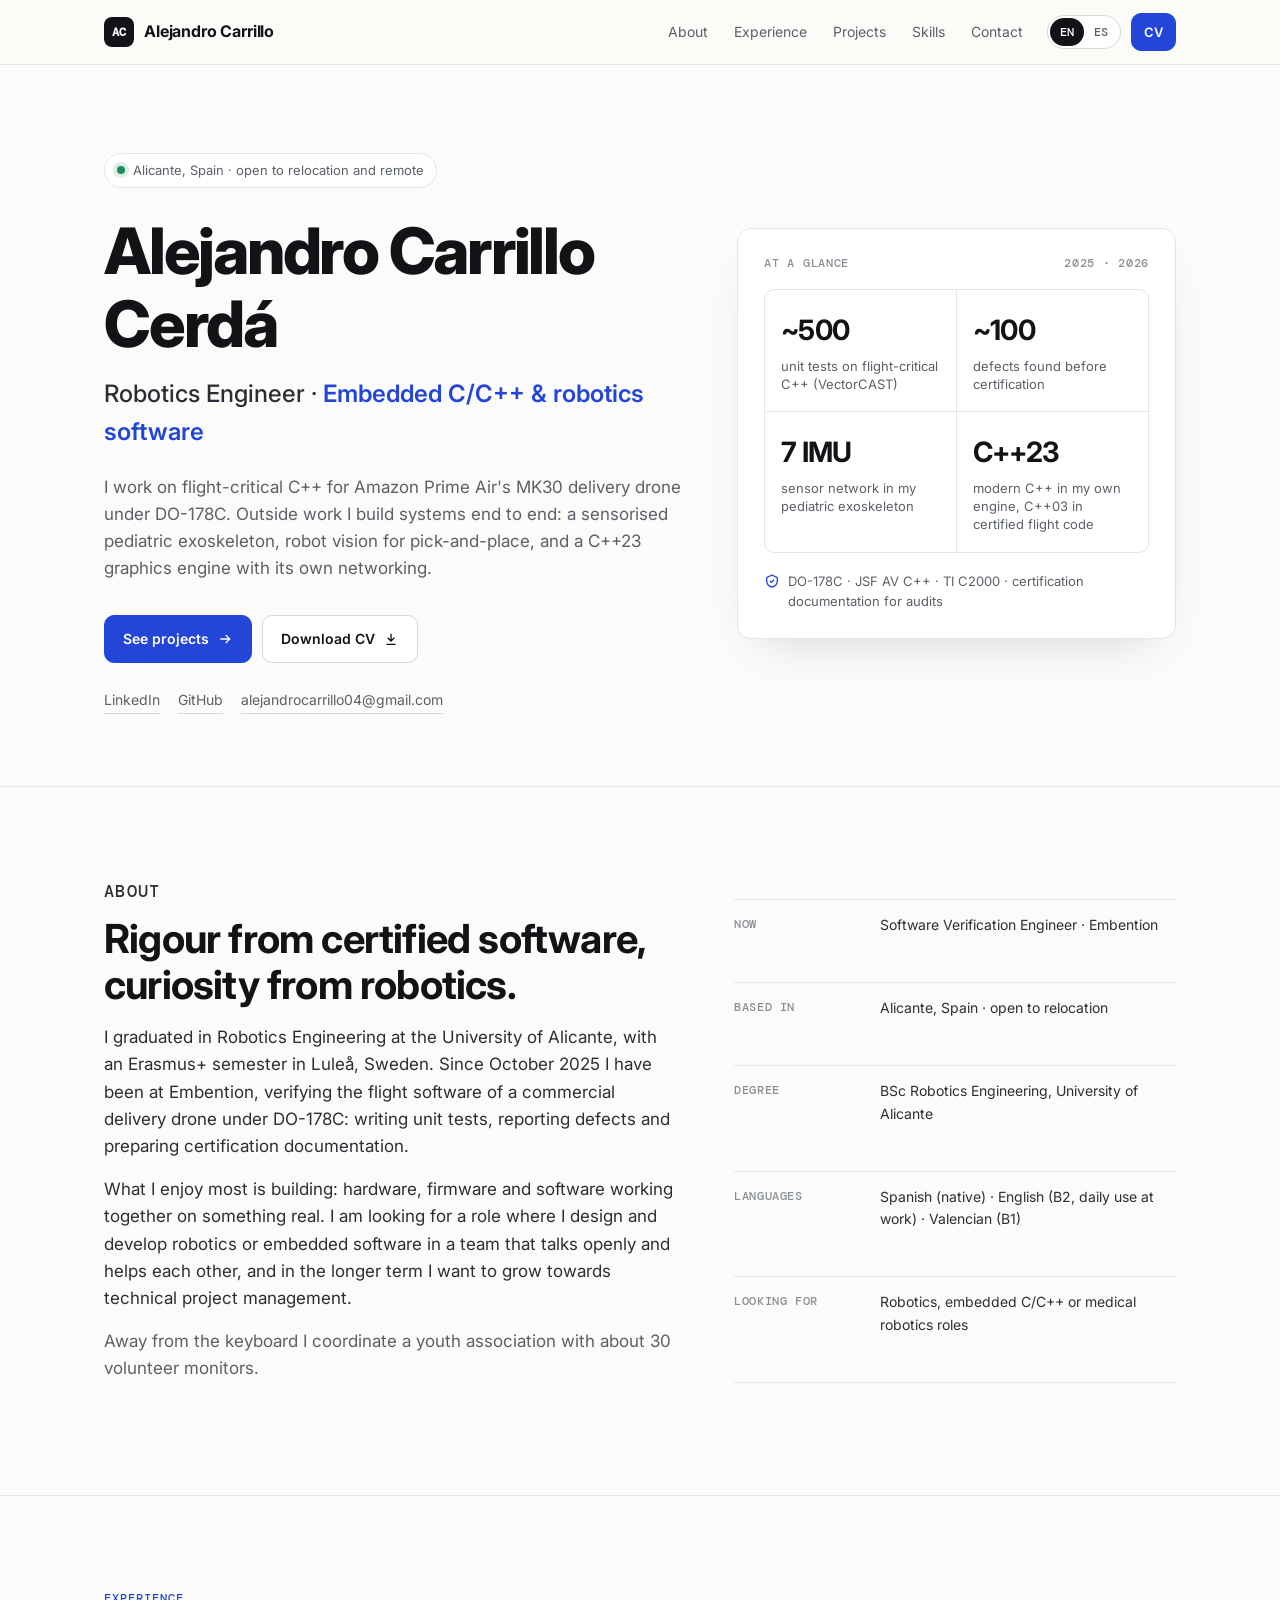
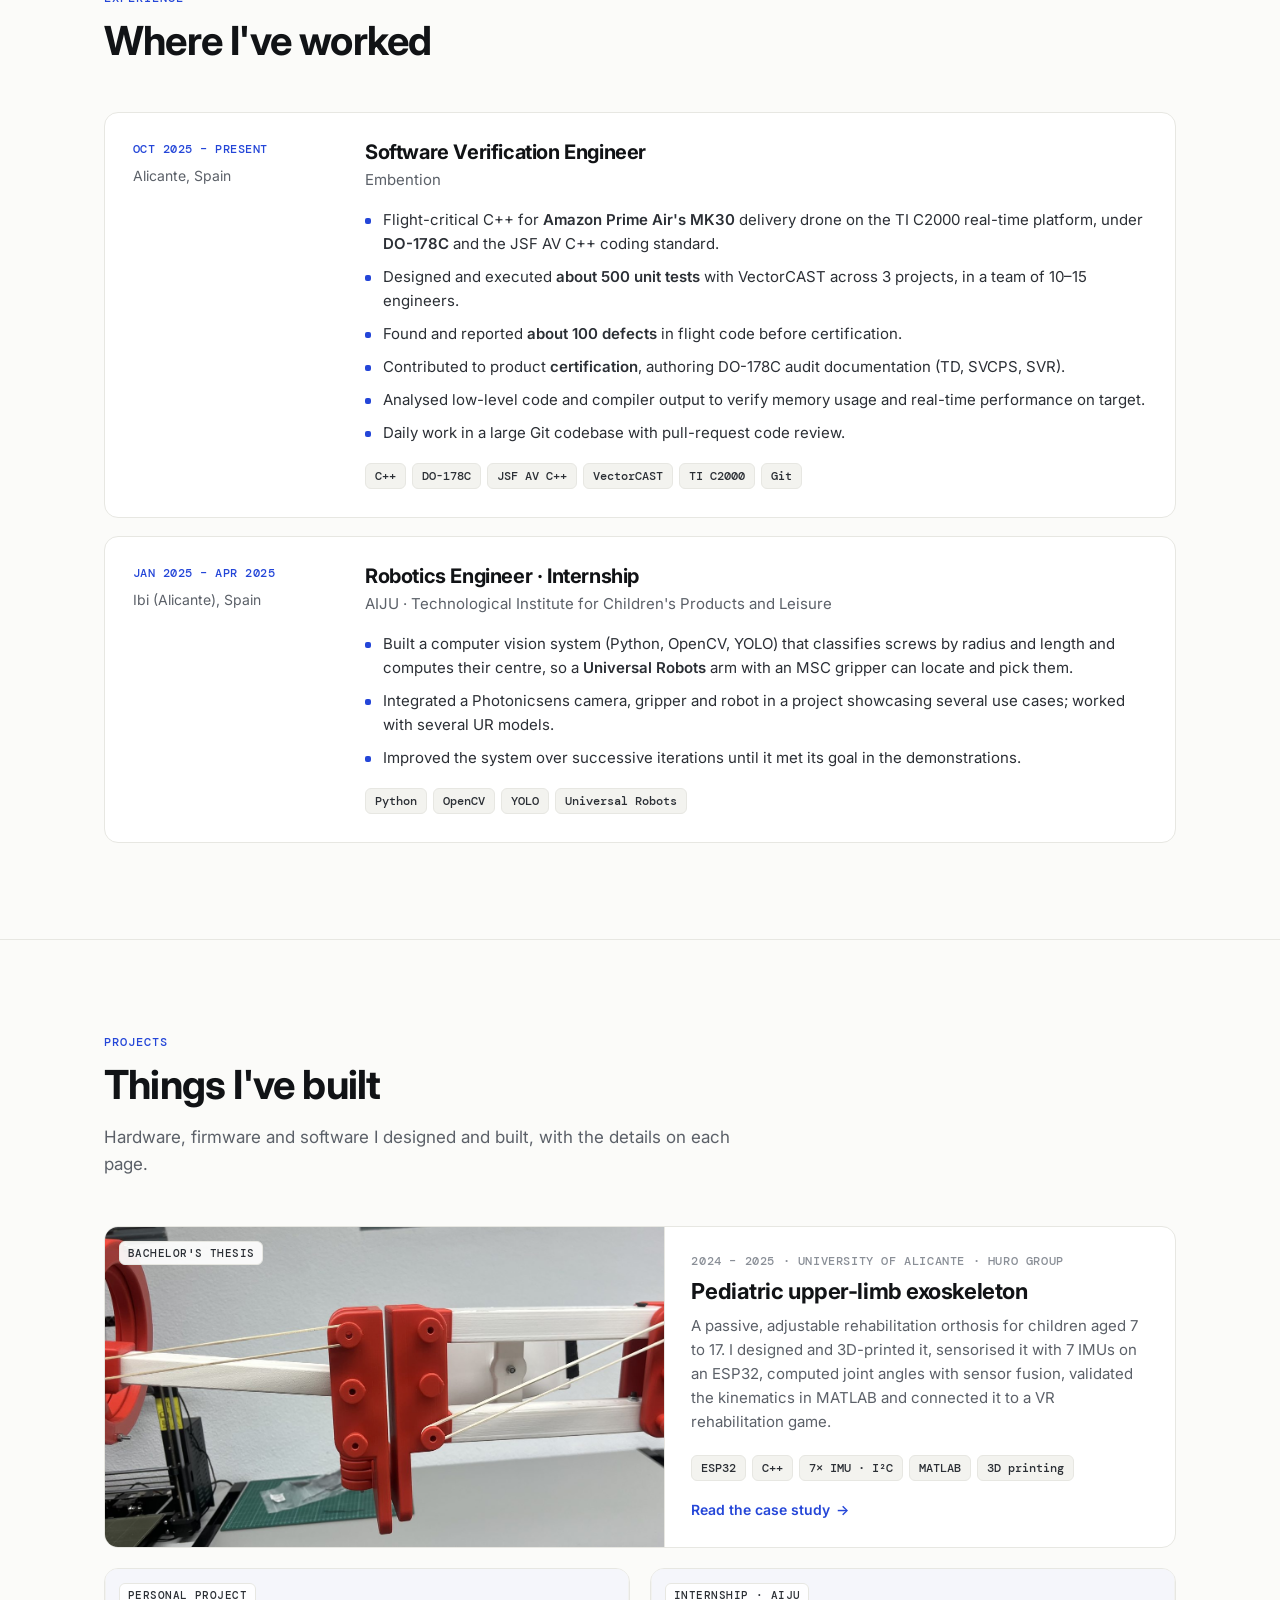
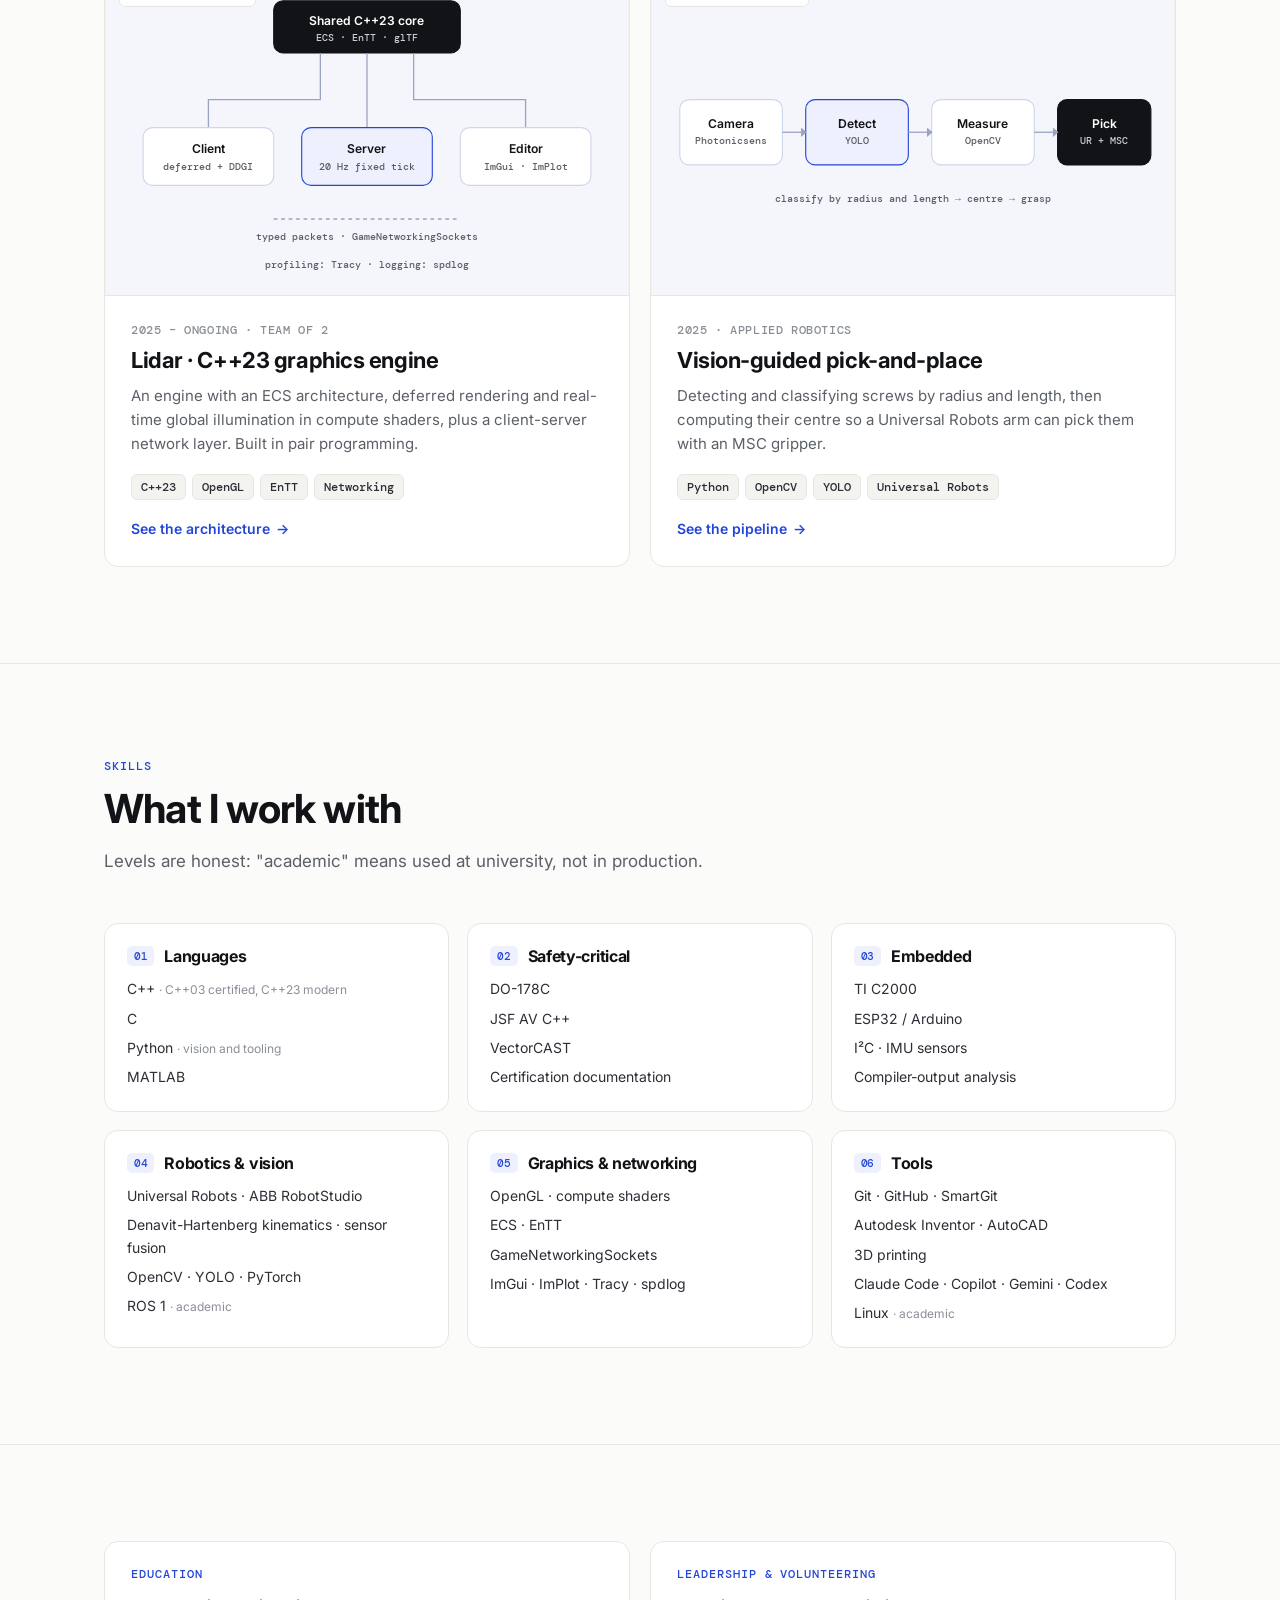
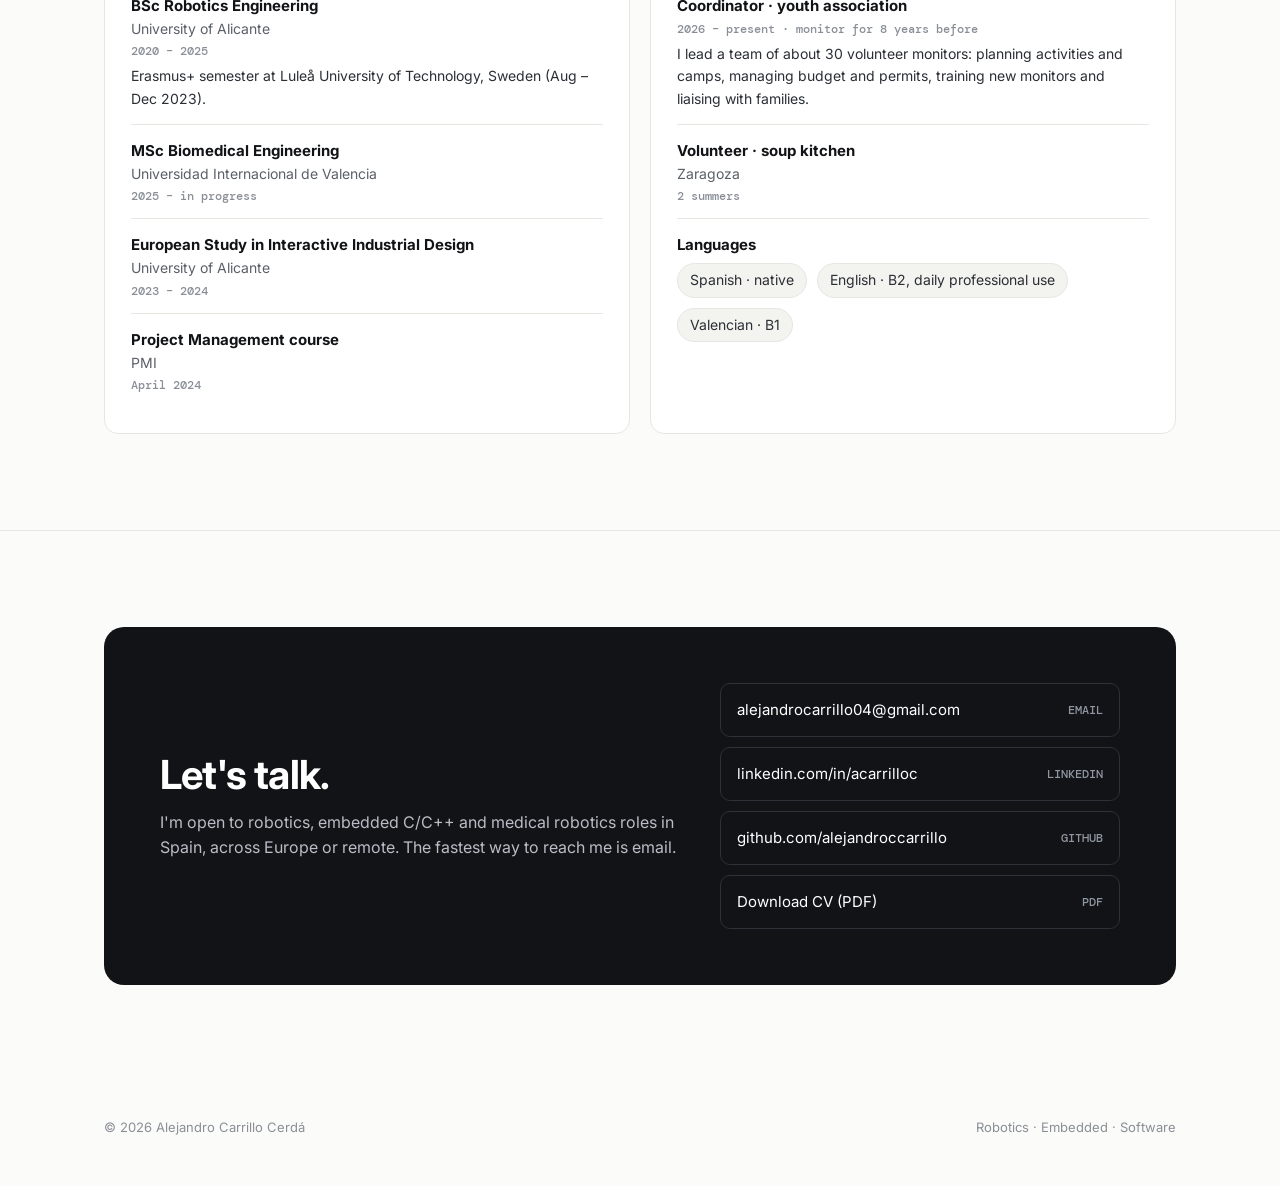
==== commit 50ae9f1d: "Redesign portfolio: light minimal layout, EN/ES toggle, real project images, updated content and CVs" ====
--- a/index.html
+++ b/index.html
@@ -1,209 +1,326 @@
 <!DOCTYPE html>
-<html lang="en">
+<html lang="en" data-ui-lang="en" class="no-js">
 <head>
   <meta charset="UTF-8">
   <meta name="viewport" content="width=device-width, initial-scale=1.0">
-  <meta name="description" content="Alejandro Carrillo Cerdá — Robotics / Software Engineer portfolio.">
-  <title>Alejandro Carrillo Cerdá — Robotics / Software Engineer</title>
+  <title>Alejandro Carrillo Cerdá · Robotics & Embedded Software Engineer</title>
+  <meta name="title-en" content="Alejandro Carrillo Cerdá · Robotics & Embedded Software Engineer">
+  <meta name="title-es" content="Alejandro Carrillo Cerdá · Ingeniero de Robótica y Software Embebido">
+  <meta name="description" content="Robotics Engineer working on flight-critical C++ (DO-178C) for Amazon Prime Air's MK30 drone. Embedded C/C++, robotics, computer vision and a C++23 graphics engine.">
+  <meta property="og:title" content="Alejandro Carrillo Cerdá · Robotics & Embedded Software Engineer">
+  <meta property="og:description" content="Flight-critical C++ under DO-178C, a sensorised pediatric exoskeleton, robot vision and a C++23 engine.">
+  <meta property="og:type" content="website">
+  <meta property="og:url" content="https://alejandroccarrillo.github.io/">
+  <meta property="og:image" content="https://alejandroccarrillo.github.io/assets/exo/assembled-assistive.jpg">
+  <link rel="icon" href="favicon.svg" type="image/svg+xml">
   <link rel="preconnect" href="https://fonts.googleapis.com">
   <link rel="preconnect" href="https://fonts.gstatic.com" crossorigin>
   <link href="https://fonts.googleapis.com/css2?family=DM+Mono:wght@400;500&family=Inter:wght@400;500;600;700;800&display=swap" rel="stylesheet">
-  <link rel="stylesheet" href="style.css?v=6">
+  <link rel="stylesheet" href="style.css?v=7">
+  <script>(function(){var l;try{l=localStorage.getItem('lang')}catch(e){}if(!l){l=(navigator.language||'en').toLowerCase().indexOf('es')===0?'es':'en'}document.documentElement.setAttribute('data-ui-lang',l);document.documentElement.setAttribute('lang',l)})();</script>
 </head>
 <body>
-  <div class="noise"></div>
   <header class="nav">
-    <a class="logo" href="#home">AC<span>.</span></a>
-    <button class="menu-toggle" aria-label="Toggle navigation">☰</button>
-    <nav>
-      <a href="#about">About</a>
-      <a href="#experience">Experience</a>
-      <a href="#projects">Projects</a>
-      <a href="#skills">Skills</a>
-      <a href="#contact">Contact</a>
-    </nav>
+    <div class="wrap">
+      <a class="brand" href="#top"><span class="brand-mark">AC</span><span>Alejandro Carrillo</span></a>
+      <nav class="nav-links" id="nav-links">
+        <a href="#about"><span data-lang="en">About</span><span data-lang="es">Sobre mí</span></a>
+        <a href="#experience"><span data-lang="en">Experience</span><span data-lang="es">Experiencia</span></a>
+        <a href="#projects"><span data-lang="en">Projects</span><span data-lang="es">Proyectos</span></a>
+        <a href="#skills"><span data-lang="en">Skills</span><span data-lang="es">Habilidades</span></a>
+        <a href="#contact"><span data-lang="en">Contact</span><span data-lang="es">Contacto</span></a>
+      </nav>
+      <div class="nav-actions">
+        <div class="lang-toggle" role="group" aria-label="Language">
+          <button type="button" data-set="en" aria-pressed="true">EN</button>
+          <button type="button" data-set="es" aria-pressed="false">ES</button>
+        </div>
+        <a class="btn btn-sm btn-primary" href="Alejandro_Carrillo_CV_EN.pdf" data-href-en="Alejandro_Carrillo_CV_EN.pdf" data-href-es="Alejandro_Carrillo_CV_ES.pdf" target="_blank" rel="noopener">CV</a>
+        <button class="menu-toggle" type="button" aria-label="Menu" aria-controls="nav-links" aria-expanded="false"><svg viewBox="0 0 24 24" fill="none" stroke="currentColor" stroke-width="2" stroke-linecap="round"><path d="M4 7h16M4 12h16M4 17h16"/></svg></button>
+      </div>
+    </div>
   </header>
 
-  <main>
-    <section id="home" class="hero section">
-      <div class="hero-grid">
-        <div class="hero-copy reveal">
-          <p class="eyebrow">ROBOTICS / SOFTWARE ENGINEER</p>
-          <h1>Building systems<br><em>that move.</em></h1>
-          <p class="lead">Robotics Engineering graduate focused on C++, embedded systems, software verification, computer graphics and applied computer vision.</p>
+  <main id="top">
+    <!-- ================= HERO ================= -->
+    <section class="hero">
+      <div class="wrap hero-grid">
+        <div class="reveal">
+          <div class="status"><i></i>
+            <span data-lang="en">Alicante, Spain · open to relocation and remote</span>
+            <span data-lang="es">Alicante, España · disponible para reubicación y remoto</span>
+          </div>
+          <h1>Alejandro Carrillo Cerdá</h1>
+          <p class="role" data-lang="en">Robotics Engineer · <b>Embedded C/C++ & robotics software</b></p>
+          <p class="role" data-lang="es">Ingeniero en Robótica · <b>C/C++ embebido y software para robótica</b></p>
+          <p class="lead" data-lang="en">I work on flight-critical C++ for Amazon Prime Air's MK30 delivery drone under DO-178C. Outside work I build systems end to end: a sensorised pediatric exoskeleton, robot vision for pick-and-place, and a C++23 graphics engine with its own networking.</p>
+          <p class="lead" data-lang="es">Trabajo en software de vuelo crítico en C++ para el dron de reparto MK30 de Amazon Prime Air, bajo DO-178C. Fuera del trabajo construyo sistemas de principio a fin: un exoesqueleto pediátrico sensorizado, visión artificial para pick-and-place y un motor gráfico en C++23 con red propia.</p>
           <div class="hero-actions">
-            <a class="btn primary" href="#projects">Explore projects <span>↗</span></a>
-            <a class="btn ghost" href="Alejandro_Carrillo_CV_EN.pdf" target="_blank">View CV</a>
-          </div>
-          <div class="availability"><span></span> Open to relocation</div>
-        </div>
-        <div class="hero-art reveal">
-          <div class="orb"></div>
-          <div class="wire wire-a"></div>
-          <div class="wire wire-b"></div>
-          <div class="terminal">
-            <div class="terminal-top"><span></span><span></span><span></span><b>system.cpp</b></div>
-            <pre><code><i>01</i>  system.initialize();
-<i>02</i>  sensors.connect();
-<i>03</i>  renderer.start();
-<i>04</i>
-<i>05</i>  while (running) {
-<i>06</i>      world.update(dt);
-<i>07</i>      network.tick();
-<i>08</i>      frame.render();
-<i>09</i>  }</code></pre>
-          </div>
-        </div>
-      </div>
-      <div class="scroll-cue">SCROLL <span>↓</span></div>
-    </section>
-
-    <section id="about" class="section split">
-      <div class="section-label reveal">01 / ABOUT</div>
-      <div class="content reveal">
-        <h2>Engineering with a<br><em>systems mindset.</em></h2>
-        <p>I'm Alejandro Carrillo Cerdá, a Robotics Engineering graduate based in Alicante, Spain. My experience spans flight-critical C++ software verification, embedded systems, graphics engine development, networking and computer vision.</p>
-        <p>I enjoy working close to the system — understanding how software, hardware and real-time constraints interact — and adapting quickly to new technical environments.</p>
-        <div class="facts">
-          <div><strong>2025–present</strong><span>Software Verification Engineer</span></div>
-          <div><strong>2020–2025</strong><span>Robotics Engineering — UA</span></div>
-          <div><strong>2023</strong><span>Erasmus+ — Luleå, Sweden</span></div>
-        </div>
-      </div>
-    </section>
-
+            <a class="btn btn-primary" href="#projects"><span data-lang="en">See projects</span><span data-lang="es">Ver proyectos</span> <svg viewBox="0 0 24 24" fill="none" stroke="currentColor" stroke-width="2"><path d="M5 12h14M13 6l6 6-6 6"/></svg></a>
+            <a class="btn" href="Alejandro_Carrillo_CV_EN.pdf" data-href-en="Alejandro_Carrillo_CV_EN.pdf" data-href-es="Alejandro_Carrillo_CV_ES.pdf" target="_blank" rel="noopener"><span data-lang="en">Download CV</span><span data-lang="es">Descargar CV</span> <svg viewBox="0 0 24 24" fill="none" stroke="currentColor" stroke-width="2"><path d="M12 4v11M7 10l5 5 5-5M5 20h14"/></svg></a>
+          </div>
+          <div class="hero-links">
+            <a href="https://linkedin.com/in/acarrilloc" target="_blank" rel="noopener">LinkedIn</a>
+            <a href="https://github.com/alejandroccarrillo" target="_blank" rel="noopener">GitHub</a>
+            <a href="mailto:alejandrocarrillo04@gmail.com">alejandrocarrillo04@gmail.com</a>
+          </div>
+        </div>
+
+        <aside class="spec-card reveal" aria-label="Highlights">
+          <div class="spec-head"><span data-lang="en">At a glance</span><span data-lang="es">En resumen</span><span>2025 · 2026</span></div>
+          <div class="metrics">
+            <div class="metric"><b>~500</b><span data-lang="en">unit tests on flight-critical C++ (VectorCAST)</span><span data-lang="es">pruebas unitarias en C++ de vuelo crítico (VectorCAST)</span></div>
+            <div class="metric"><b>~100</b><span data-lang="en">defects found before certification</span><span data-lang="es">defectos detectados antes de la certificación</span></div>
+            <div class="metric"><b>7 IMU</b><span data-lang="en">sensor network in my pediatric exoskeleton</span><span data-lang="es">red de sensores de mi exoesqueleto pediátrico</span></div>
+            <div class="metric"><b>C++23</b><span data-lang="en">modern C++ in my own engine, C++03 in certified flight code</span><span data-lang="es">C++ moderno en mi motor, C++03 en código de vuelo certificado</span></div>
+          </div>
+          <p class="spec-foot"><svg viewBox="0 0 24 24" fill="none" stroke="currentColor" stroke-width="2"><path d="M12 3l8 4v5c0 5-3.5 8-8 9-4.5-1-8-4-8-9V7l8-4z"/><path d="M9 12l2 2 4-4"/></svg>
+            <span data-lang="en">DO-178C · JSF AV C++ · TI C2000 · certification documentation for audits</span>
+            <span data-lang="es">DO-178C · JSF AV C++ · TI C2000 · documentación de certificación para auditorías</span>
+          </p>
+        </aside>
+      </div>
+    </section>
+
+    <!-- ================= ABOUT ================= -->
+    <section id="about" class="section">
+      <div class="wrap about-grid">
+        <div class="about-text reveal">
+          <p class="kicker"><span data-lang="en">About</span><span data-lang="es">Sobre mí</span></p>
+          <h2 class="section-title" data-lang="en">Rigour from certified software, curiosity from robotics.</h2>
+          <h2 class="section-title" data-lang="es">El rigor del software certificado y la curiosidad de la robótica.</h2>
+          <p data-lang="en">I graduated in Robotics Engineering at the University of Alicante, with an Erasmus+ semester in Luleå, Sweden. Since October 2025 I have been at Embention, verifying the flight software of a commercial delivery drone under DO-178C: writing unit tests, reporting defects and preparing certification documentation.</p>
+          <p data-lang="es">Me gradué en Ingeniería Robótica en la Universidad de Alicante, con un semestre Erasmus+ en Luleå (Suecia). Desde octubre de 2025 estoy en Embention, verificando el software de vuelo de un dron de reparto comercial bajo DO-178C: pruebas unitarias, reporte de defectos y documentación de certificación.</p>
+          <p data-lang="en">What I enjoy most is building: hardware, firmware and software working together on something real. I am looking for a role where I design and develop robotics or embedded software in a team that talks openly and helps each other, and in the longer term I want to grow towards technical project management.</p>
+          <p data-lang="es">Lo que más disfruto es construir: hardware, firmware y software funcionando juntos en algo real. Busco un puesto donde diseñar y desarrollar software de robótica o embebido, en un equipo que se comunique y se ayude, y a más largo plazo quiero crecer hacia la gestión técnica de proyectos.</p>
+          <p class="muted" data-lang="en">Away from the keyboard I coordinate a youth association with about 30 volunteer monitors.</p>
+          <p class="muted" data-lang="es">Fuera del teclado coordino una asociación juvenil con unos 30 monitores voluntarios.</p>
+        </div>
+        <dl class="facts reveal">
+          <div><dt data-lang="en">Now</dt><dt data-lang="es">Ahora</dt><dd>Software Verification Engineer · Embention</dd></div>
+          <div><dt data-lang="en">Based in</dt><dt data-lang="es">Ubicación</dt><dd data-lang="en">Alicante, Spain · open to relocation</dd><dd data-lang="es">Alicante, España · abierto a reubicarme</dd></div>
+          <div><dt data-lang="en">Degree</dt><dt data-lang="es">Formación</dt><dd data-lang="en">BSc Robotics Engineering, University of Alicante</dd><dd data-lang="es">Grado en Ingeniería Robótica, Universidad de Alicante</dd></div>
+          <div><dt data-lang="en">Languages</dt><dt data-lang="es">Idiomas</dt><dd data-lang="en">Spanish (native) · English (B2, daily use at work) · Valencian (B1)</dd><dd data-lang="es">Castellano (nativo) · Inglés (B2, uso diario en el trabajo) · Valenciano (B1)</dd></div>
+          <div><dt data-lang="en">Looking for</dt><dt data-lang="es">Busco</dt><dd data-lang="en">Robotics, embedded C/C++ or medical robotics roles</dd><dd data-lang="es">Puestos de robótica, C/C++ embebido o robótica médica</dd></div>
+        </dl>
+      </div>
+    </section>
+
+    <!-- ================= EXPERIENCE ================= -->
     <section id="experience" class="section">
-      <div class="section-head reveal">
-        <div class="section-label">02 / EXPERIENCE</div>
-        <h2>Where I've worked.</h2>
-      </div>
-      <div class="timeline">
-        <article class="job reveal">
-          <div class="job-date">OCT 2025 — PRESENT</div>
+      <div class="wrap">
+        <div class="section-head reveal">
+          <p class="kicker"><span data-lang="en">Experience</span><span data-lang="es">Experiencia</span></p>
+          <h2 class="section-title" data-lang="en">Where I've worked</h2>
+          <h2 class="section-title" data-lang="es">Dónde he trabajado</h2>
+        </div>
+        <div class="timeline">
+          <article class="job reveal">
+            <div class="job-meta">
+              <span class="date" data-lang="en">Oct 2025 – Present</span><span class="date" data-lang="es">Oct. 2025 – Actualidad</span>
+              <span>Alicante, <span data-lang="en">Spain</span><span data-lang="es">España</span></span>
+            </div>
+            <div>
+              <h3 data-lang="en">Software Verification Engineer</h3><h3 data-lang="es">Ingeniero de Verificación de Software</h3>
+              <p class="org">Embention</p>
+              <ul data-lang="en">
+                <li>Flight-critical C++ for <b>Amazon Prime Air's MK30</b> delivery drone on the TI C2000 real-time platform, under <b>DO-178C</b> and the JSF AV C++ coding standard.</li>
+                <li>Designed and executed <b>about 500 unit tests</b> with VectorCAST across 3 projects, in a team of 10–15 engineers.</li>
+                <li>Found and reported <b>about 100 defects</b> in flight code before certification.</li>
+                <li>Contributed to product <b>certification</b>, authoring DO-178C audit documentation (TD, SVCPS, SVR).</li>
+                <li>Analysed low-level code and compiler output to verify memory usage and real-time performance on target.</li>
+                <li>Daily work in a large Git codebase with pull-request code review.</li>
+              </ul>
+              <ul data-lang="es">
+                <li>Software de vuelo crítico en C++ para el dron de reparto <b>MK30 de Amazon Prime Air</b>, sobre la plataforma de tiempo real TI C2000, bajo <b>DO-178C</b> y la norma de codificación JSF AV C++.</li>
+                <li>Diseño y ejecución de <b>unas 500 pruebas unitarias</b> con VectorCAST en 3 proyectos, en un equipo de 10–15 ingenieros.</li>
+                <li>Detección y reporte de <b>unos 100 defectos</b> en código de vuelo antes de su certificación.</li>
+                <li>Participación en la <b>certificación</b> del producto: documentación para auditorías DO-178C (TD, SVCPS, SVR).</li>
+                <li>Análisis de código de bajo nivel y de la salida del compilador para verificar memoria y rendimiento en tiempo real en el target.</li>
+                <li>Trabajo diario en un codebase Git de gran tamaño con revisión de código mediante pull requests.</li>
+              </ul>
+              <div class="tags"><span>C++</span><span>DO-178C</span><span>JSF AV C++</span><span>VectorCAST</span><span>TI C2000</span><span>Git</span></div>
+            </div>
+          </article>
+          <article class="job reveal">
+            <div class="job-meta">
+              <span class="date" data-lang="en">Jan 2025 – Apr 2025</span><span class="date" data-lang="es">Ene. 2025 – Abr. 2025</span>
+              <span>Ibi (Alicante), <span data-lang="en">Spain</span><span data-lang="es">España</span></span>
+            </div>
+            <div>
+              <h3 data-lang="en">Robotics Engineer · Internship</h3><h3 data-lang="es">Ingeniero Robótico · Prácticas</h3>
+              <p class="org">AIJU · <span data-lang="en">Technological Institute for Children's Products and Leisure</span><span data-lang="es">Instituto Tecnológico de Producto Infantil y Ocio</span></p>
+              <ul data-lang="en">
+                <li>Built a computer vision system (Python, OpenCV, YOLO) that classifies screws by radius and length and computes their centre, so a <b>Universal Robots</b> arm with an MSC gripper can locate and pick them.</li>
+                <li>Integrated a Photonicsens camera, gripper and robot in a project showcasing several use cases; worked with several UR models.</li>
+                <li>Improved the system over successive iterations until it met its goal in the demonstrations.</li>
+              </ul>
+              <ul data-lang="es">
+                <li>Desarrollo de un sistema de visión artificial (Python, OpenCV, YOLO) que clasifica tornillos por radio y longitud y calcula su centro para que un brazo <b>Universal Robots</b> con pinza MSC los localice y los coja.</li>
+                <li>Integración de cámara Photonicsens, pinza y robot en un proyecto que mostraba varios casos de uso; trabajo con distintos modelos de UR.</li>
+                <li>Mejora del sistema mediante iteraciones sucesivas hasta cumplir su objetivo en las demostraciones.</li>
+              </ul>
+              <div class="tags"><span>Python</span><span>OpenCV</span><span>YOLO</span><span>Universal Robots</span></div>
+            </div>
+          </article>
+        </div>
+      </div>
+    </section>
+
+    <!-- ================= PROJECTS ================= -->
+    <section id="projects" class="section">
+      <div class="wrap">
+        <div class="section-head reveal">
+          <p class="kicker"><span data-lang="en">Projects</span><span data-lang="es">Proyectos</span></p>
+          <h2 class="section-title" data-lang="en">Things I've built</h2>
+          <h2 class="section-title" data-lang="es">Lo que he construido</h2>
+          <p class="section-intro" data-lang="en">Hardware, firmware and software I designed and built, with the details on each page.</p>
+          <p class="section-intro" data-lang="es">Hardware, firmware y software que he diseñado y construido, con los detalles en cada página.</p>
+        </div>
+        <div class="projects">
+          <a class="project featured reveal" href="exoskeleton.html">
+            <div class="project-media">
+              <img src="assets/exo/assembled-assistive.jpg" alt="3D-printed pediatric upper-limb exoskeleton prototype with elastic bands" loading="lazy">
+              <span class="badge" data-lang="en">Bachelor's thesis</span><span class="badge" data-lang="es">TFG</span>
+            </div>
+            <div class="project-body">
+              <p class="meta">2024 – 2025 · <span data-lang="en">University of Alicante · HURO group</span><span data-lang="es">Universidad de Alicante · grupo HURO</span></p>
+              <h3 data-lang="en">Pediatric upper-limb exoskeleton</h3><h3 data-lang="es">Exoesqueleto pediátrico de miembro superior</h3>
+              <p data-lang="en">A passive, adjustable rehabilitation orthosis for children aged 7 to 17. I designed and 3D-printed it, sensorised it with 7 IMUs on an ESP32, computed joint angles with sensor fusion, validated the kinematics in MATLAB and connected it to a VR rehabilitation game.</p>
+              <p data-lang="es">Una órtesis de rehabilitación pasiva y ajustable para niños de 7 a 17 años. La diseñé e imprimí en 3D, la sensoricé con 7 IMU sobre una ESP32, calculé los ángulos articulares con fusión de sensores, validé la cinemática en MATLAB y la conecté a un juego de rehabilitación en realidad virtual.</p>
+              <div class="tags"><span>ESP32</span><span>C++</span><span>7× IMU · I²C</span><span>MATLAB</span><span>3D printing</span></div>
+              <span class="more"><span data-lang="en">Read the case study</span><span data-lang="es">Ver el proyecto</span> →</span>
+            </div>
+          </a>
+
+          <a class="project reveal" href="lidar.html">
+            <div class="project-media">
+              <svg viewBox="0 0 560 350" role="img" aria-label="Lidar engine architecture: one codebase builds client, server and editor">
+                <rect class="dg-bg" width="560" height="350"/>
+                <rect class="dg-box dark" x="180" y="34" width="200" height="56" rx="10"/><text class="dg-w" x="280" y="60" text-anchor="middle">Shared C++23 core</text><text class="dg-ws" x="280" y="77" text-anchor="middle">ECS · EnTT · glTF</text>
+                <path class="dg-line" d="M230 90 V140 H110 V170"/><path class="dg-line" d="M280 90 V170"/><path class="dg-line" d="M330 90 V140 H450 V170"/>
+                <rect class="dg-box" x="40" y="170" width="140" height="62" rx="10"/><text class="dg-t" x="110" y="197" text-anchor="middle">Client</text><text class="dg-s" x="110" y="215" text-anchor="middle">deferred + DDGI</text>
+                <rect class="dg-box acc" x="210" y="170" width="140" height="62" rx="10"/><text class="dg-t" x="280" y="197" text-anchor="middle">Server</text><text class="dg-s" x="280" y="215" text-anchor="middle">20 Hz fixed tick</text>
+                <rect class="dg-box" x="380" y="170" width="140" height="62" rx="10"/><text class="dg-t" x="450" y="197" text-anchor="middle">Editor</text><text class="dg-s" x="450" y="215" text-anchor="middle">ImGui · ImPlot</text>
+                <path class="dg-line" d="M180 268 H380" stroke-dasharray="4 4"/><text class="dg-s" x="280" y="290" text-anchor="middle">typed packets · GameNetworkingSockets</text>
+                <text class="dg-s" x="280" y="320" text-anchor="middle">profiling: Tracy · logging: spdlog</text>
+              </svg>
+              <span class="badge" data-lang="en">Personal project</span><span class="badge" data-lang="es">Proyecto personal</span>
+            </div>
+            <div class="project-body">
+              <p class="meta">2025 – <span data-lang="en">ongoing · team of 2</span><span data-lang="es">en curso · equipo de 2</span></p>
+              <h3 data-lang="en">Lidar · C++23 graphics engine</h3><h3 data-lang="es">Lidar · motor gráfico en C++23</h3>
+              <p data-lang="en">An engine with an ECS architecture, deferred rendering and real-time global illumination in compute shaders, plus a client-server network layer. Built in pair programming.</p>
+              <p data-lang="es">Un motor con arquitectura ECS, renderizado diferido e iluminación global en tiempo real en compute shaders, más una capa de red cliente-servidor. Desarrollado en pair programming.</p>
+              <div class="tags"><span>C++23</span><span>OpenGL</span><span>EnTT</span><span>Networking</span></div>
+              <span class="more"><span data-lang="en">See the architecture</span><span data-lang="es">Ver la arquitectura</span> →</span>
+            </div>
+          </a>
+
+          <a class="project reveal" href="vision.html">
+            <div class="project-media">
+              <svg viewBox="0 0 560 350" role="img" aria-label="Vision pipeline: camera, YOLO detection, measurement and pick with a Universal Robots arm">
+                <rect class="dg-bg" width="560" height="350"/>
+                <rect class="dg-box" x="30" y="140" width="110" height="70" rx="10"/><text class="dg-t" x="85" y="170" text-anchor="middle">Camera</text><text class="dg-s" x="85" y="188" text-anchor="middle">Photonicsens</text>
+                <rect class="dg-box acc" x="165" y="140" width="110" height="70" rx="10"/><text class="dg-t" x="220" y="170" text-anchor="middle">Detect</text><text class="dg-s" x="220" y="188" text-anchor="middle">YOLO</text>
+                <rect class="dg-box" x="300" y="140" width="110" height="70" rx="10"/><text class="dg-t" x="355" y="170" text-anchor="middle">Measure</text><text class="dg-s" x="355" y="188" text-anchor="middle">OpenCV</text>
+                <rect class="dg-box dark" x="435" y="140" width="100" height="70" rx="10"/><text class="dg-w" x="485" y="170" text-anchor="middle">Pick</text><text class="dg-ws" x="485" y="188" text-anchor="middle">UR + MSC</text>
+                <path class="dg-line" d="M140 175 H160"/><path class="dg-arrow" d="M160 170 l6 5 -6 5z"/>
+                <path class="dg-line" d="M275 175 H295"/><path class="dg-arrow" d="M295 170 l6 5 -6 5z"/>
+                <path class="dg-line" d="M410 175 H430"/><path class="dg-arrow" d="M430 170 l6 5 -6 5z"/>
+                <text class="dg-s" x="280" y="250" text-anchor="middle">classify by radius and length → centre → grasp</text>
+              </svg>
+              <span class="badge" data-lang="en">Internship · AIJU</span><span class="badge" data-lang="es">Prácticas · AIJU</span>
+            </div>
+            <div class="project-body">
+              <p class="meta">2025 · <span data-lang="en">Applied robotics</span><span data-lang="es">Robótica aplicada</span></p>
+              <h3 data-lang="en">Vision-guided pick-and-place</h3><h3 data-lang="es">Pick-and-place guiado por visión</h3>
+              <p data-lang="en">Detecting and classifying screws by radius and length, then computing their centre so a Universal Robots arm can pick them with an MSC gripper.</p>
+              <p data-lang="es">Detección y clasificación de tornillos por radio y longitud, y cálculo de su centro para que un brazo Universal Robots los coja con una pinza MSC.</p>
+              <div class="tags"><span>Python</span><span>OpenCV</span><span>YOLO</span><span>Universal Robots</span></div>
+              <span class="more"><span data-lang="en">See the pipeline</span><span data-lang="es">Ver el sistema</span> →</span>
+            </div>
+          </a>
+        </div>
+      </div>
+    </section>
+
+    <!-- ================= SKILLS ================= -->
+    <section id="skills" class="section">
+      <div class="wrap">
+        <div class="section-head reveal">
+          <p class="kicker"><span data-lang="en">Skills</span><span data-lang="es">Habilidades</span></p>
+          <h2 class="section-title" data-lang="en">What I work with</h2>
+          <h2 class="section-title" data-lang="es">Con qué trabajo</h2>
+          <p class="section-intro" data-lang="en">Levels are honest: "academic" means used at university, not in production.</p>
+          <p class="section-intro" data-lang="es">Los niveles son honestos: "académico" significa usado en la universidad, no en producción.</p>
+        </div>
+        <div class="skills">
+          <div class="skill reveal"><h3><span>01</span><span data-lang="en">Languages</span><span data-lang="es">Lenguajes</span></h3>
+            <ul><li>C++ <small>· C++03 certified, C++23 modern</small></li><li>C</li><li>Python <small data-lang="en">· vision and tooling</small><small data-lang="es">· visión y herramientas</small></li><li>MATLAB</li></ul></div>
+          <div class="skill reveal"><h3><span>02</span><span data-lang="en">Safety-critical</span><span data-lang="es">Software crítico</span></h3>
+            <ul><li>DO-178C</li><li>JSF AV C++</li><li>VectorCAST</li><li data-lang="en">Certification documentation</li><li data-lang="es">Documentación de certificación</li></ul></div>
+          <div class="skill reveal"><h3><span>03</span><span data-lang="en">Embedded</span><span data-lang="es">Embebido</span></h3>
+            <ul><li>TI C2000</li><li>ESP32 / Arduino</li><li>I²C · IMU sensors</li><li data-lang="en">Compiler-output analysis</li><li data-lang="es">Análisis de salida del compilador</li></ul></div>
+          <div class="skill reveal"><h3><span>04</span><span data-lang="en">Robotics & vision</span><span data-lang="es">Robótica y visión</span></h3>
+            <ul><li>Universal Robots · ABB RobotStudio</li><li data-lang="en">Denavit-Hartenberg kinematics · sensor fusion</li><li data-lang="es">Cinemática Denavit-Hartenberg · fusión de sensores</li><li>OpenCV · YOLO · PyTorch</li><li>ROS 1 <small data-lang="en">· academic</small><small data-lang="es">· académico</small></li></ul></div>
+          <div class="skill reveal"><h3><span>05</span><span data-lang="en">Graphics & networking</span><span data-lang="es">Gráficos y redes</span></h3>
+            <ul><li>OpenGL · compute shaders</li><li>ECS · EnTT</li><li>GameNetworkingSockets</li><li>ImGui · ImPlot · Tracy · spdlog</li></ul></div>
+          <div class="skill reveal"><h3><span>06</span><span data-lang="en">Tools</span><span data-lang="es">Herramientas</span></h3>
+            <ul><li>Git · GitHub · SmartGit</li><li>Autodesk Inventor · AutoCAD</li><li data-lang="en">3D printing</li><li data-lang="es">Impresión 3D</li><li>Claude Code · Copilot · Gemini · Codex</li><li>Linux <small data-lang="en">· academic</small><small data-lang="es">· académico</small></li></ul></div>
+        </div>
+      </div>
+    </section>
+
+    <!-- ================= EDUCATION + LEADERSHIP ================= -->
+    <section class="section">
+      <div class="wrap two-col">
+        <div class="card reveal">
+          <p class="kicker"><span data-lang="en">Education</span><span data-lang="es">Formación</span></p>
+          <div class="entry"><b data-lang="en">BSc Robotics Engineering</b><b data-lang="es">Grado en Ingeniería Robótica</b><span data-lang="en">University of Alicante</span><span data-lang="es">Universidad de Alicante</span><span class="when">2020 – 2025</span>
+            <p data-lang="en">Erasmus+ semester at Luleå University of Technology, Sweden (Aug – Dec 2023).</p><p data-lang="es">Semestre Erasmus+ en Luleå University of Technology, Suecia (ago. – dic. 2023).</p></div>
+          <div class="entry"><b data-lang="en">MSc Biomedical Engineering</b><b data-lang="es">Máster en Ingeniería Biomédica</b><span>Universidad Internacional de Valencia</span><span class="when" data-lang="en">2025 – in progress</span><span class="when" data-lang="es">2025 – en curso</span></div>
+          <div class="entry"><b data-lang="en">European Study in Interactive Industrial Design</b><b data-lang="es">Estudio Europeo de Diseño Industrial Interactivo</b><span data-lang="en">University of Alicante</span><span data-lang="es">Universidad de Alicante</span><span class="when">2023 – 2024</span></div>
+          <div class="entry"><b data-lang="en">Project Management course</b><b data-lang="es">Curso de Gestión de Proyectos</b><span>PMI</span><span class="when" data-lang="en">April 2024</span><span class="when" data-lang="es">Abril 2024</span></div>
+        </div>
+        <div class="card reveal">
+          <p class="kicker"><span data-lang="en">Leadership & volunteering</span><span data-lang="es">Liderazgo y voluntariado</span></p>
+          <div class="entry"><b data-lang="en">Coordinator · youth association</b><b data-lang="es">Coordinador · asociación juvenil</b><span class="when" data-lang="en">2026 – present · monitor for 8 years before</span><span class="when" data-lang="es">2026 – actualidad · 8 años antes como monitor</span>
+            <p data-lang="en">I lead a team of about 30 volunteer monitors: planning activities and camps, managing budget and permits, training new monitors and liaising with families.</p>
+            <p data-lang="es">Coordino un equipo de unos 30 monitores voluntarios: planificación de actividades y campamentos, gestión de presupuesto y permisos, formación de monitores nuevos y relación con las familias.</p></div>
+          <div class="entry"><b data-lang="en">Volunteer · soup kitchen</b><b data-lang="es">Voluntario · comedor social</b><span>Zaragoza</span><span class="when" data-lang="en">2 summers</span><span class="when" data-lang="es">2 veranos</span></div>
+          <div class="entry"><b data-lang="en">Languages</b><b data-lang="es">Idiomas</b>
+            <div class="lang-row"><span data-lang="en">Spanish · native</span><span data-lang="es">Castellano · nativo</span><span data-lang="en">English · B2, daily professional use</span><span data-lang="es">Inglés · B2, uso profesional diario</span><span data-lang="en">Valencian · B1</span><span data-lang="es">Valenciano · B1</span></div></div>
+        </div>
+      </div>
+    </section>
+
+    <!-- ================= CONTACT ================= -->
+    <section id="contact" class="section">
+      <div class="wrap">
+        <div class="contact-card reveal">
           <div>
-            <h3>Software Verification Engineer</h3>
-            <p class="company">Embention</p>
-            <ul>
-              <li>Verification of flight-critical C++ software for Amazon Prime Air's MK30 delivery drone on TI C2000.</li>
-              <li>Designed and executed unit tests with VectorCAST under DO-178C and JSF AV C++ coding standards.</li>
-              <li>Analysis of low-level code and compiler output for memory behaviour and real-time performance.</li>
-              <li>Daily work in a large Git-based codebase with code review and pull requests.</li>
-            </ul>
-            <div class="tags"><span>C++</span><span>DO-178C</span><span>VectorCAST</span><span>TI C2000</span><span>Git</span></div>
-          </div>
-        </article>
-        <article class="job reveal">
-          <div class="job-date">JAN 2025 — APR 2025</div>
-          <div>
-            <h3>Robotics Engineer — Internship</h3>
-            <p class="company">AIJU · Instituto Tecnológico de Producto Infantil y Ocio</p>
-            <ul>
-              <li>Applied robotics to children's product and leisure projects.</li>
-              <li>Developed AI-based computer vision systems using OpenCV and YOLO for object classification.</li>
-            </ul>
-            <div class="tags"><span>Robotics</span><span>OpenCV</span><span>YOLO</span><span>Python</span></div>
-          </div>
-        </article>
-      </div>
-    </section>
-
-    <section id="projects" class="section projects-section">
-      <div class="section-head reveal">
-        <div class="section-label">03 / PROJECTS</div>
-        <h2>Selected work.</h2>
-      </div>
-
-      <div class="project-grid">
-        <article class="project project-large reveal">
-          <div class="project-number">01</div>
-          <div class="project-visual graphics-visual">
-            <div class="grid3d"></div>
-            <div class="probe p1"></div><div class="probe p2"></div><div class="probe p3"></div>
-            <div class="hud">DDGI / COMPUTE SHADER / 20 Hz</div>
-          </div>
-          <div class="project-body">
-            <p class="eyebrow">PERSONAL PROJECT · 2025 — ONGOING</p>
-            <h3>Lidar — C++ Graphics Engine</h3>
-            <p>A graphics engine built with an ECS architecture, deferred rendering, shadow mapping and DDGI-style real-time global illumination. Includes a glTF asset pipeline, custom editor and client-server networking.</p>
-            <div class="tags"><span>C++</span><span>OpenGL</span><span>EnTT</span><span>GameNetworkingSockets</span><span>ImGui</span><span>Tracy</span></div>
-            <a class="project-link" href="lidar.html">Explore project ↗</a>
-          </div>
-        </article>
-
-        <article class="project reveal">
-          <div class="project-number">02</div>
-          <div class="project-visual exo-visual">
-            <div class="exo-ring"></div><div class="exo-arm"></div><div class="joint j1"></div><div class="joint j2"></div><div class="joint j3"></div>
-            <div class="hud">7 × IMU / ESP32 / I²C</div>
-          </div>
-          <div class="project-body">
-            <p class="eyebrow">BACHELOR'S THESIS · 2024 — 2025</p>
-            <h3>Pediatric Upper-Limb Exoskeleton</h3>
-            <p>Passive rehabilitation orthosis for children aged 7–17, 3D-printed in PLA and sensorized with seven IMUs and an ESP32.</p>
-            <div class="tags"><span>ESP32</span><span>IMU</span><span>MATLAB</span><span>Robotics</span><span>3D Printing</span></div>
-            <a class="project-link" href="exoskeleton.html">Explore project ↗</a>
-          </div>
-        </article>
-
-        <article class="project reveal">
-          <div class="project-number">03</div>
-          <div class="project-visual vision-visual">
-            <div class="scan"></div><div class="bbox">OBJECT <b>0.94</b></div><div class="bbox b2">CLASS <b>0.89</b></div>
-            <div class="hud">YOLO / OPENCV / VISION</div>
-          </div>
-          <div class="project-body">
-            <p class="eyebrow">COMPUTER VISION</p>
-            <h3>Applied AI &amp; Vision</h3>
-            <p>Computer vision systems for object classification, combining OpenCV with YOLO-based detection in applied robotics projects.</p>
-            <div class="tags"><span>Python</span><span>OpenCV</span><span>YOLO</span><span>AI</span></div>
-            <a class="project-link" href="vision.html">Explore project ↗</a>
-          </div>
-        </article>
-      </div>
-    </section>
-
-    <section id="skills" class="section split skills-section">
-      <div class="section-label reveal">04 / TOOLBOX</div>
-      <div class="content reveal">
-        <h2>Tools I like<br><em>to build with.</em></h2>
-        <div class="skill-list">
-          <div class="skill"><span>01</span><b>Programming</b><p>C · C++ · Python</p></div>
-          <div class="skill"><span>02</span><b>Robotics &amp; Embedded</b><p>ROS · TI C2000 · I²C · IMUs · DO-178C</p></div>
-          <div class="skill"><span>03</span><b>Graphics &amp; Engines</b><p>OpenGL · ECS / EnTT · GameNetworkingSockets · ImGui · Tracy · spdlog</p></div>
-          <div class="skill"><span>04</span><b>Tools</b><p>VectorCAST · Git / GitHub / SmartGit · MATLAB · OpenCV · Autodesk · RobotStudio</p></div>
-        </div>
-      </div>
-    </section>
-
-    <section class="section education">
-      <div class="section-head reveal">
-        <div class="section-label">05 / EDUCATION</div>
-        <h2>Learning never<br><em>stops.</em></h2>
-      </div>
-      <div class="edu-grid">
-        <div class="edu-card reveal"><span>2025 — PRESENT</span><h3>MSc Biomedical Engineering</h3><p>Universidad Internacional de Valencia</p></div>
-        <div class="edu-card reveal"><span>2020 — 2025</span><h3>BSc Robotics Engineering</h3><p>University of Alicante</p></div>
-        <div class="edu-card reveal"><span>AUG — DEC 2023</span><h3>Erasmus+ KA131</h3><p>Luleå University of Technology · Sweden</p></div>
-        <div class="edu-card reveal"><span>2023 — 2024</span><h3>European Study in Interactive Industrial Design</h3><p>University of Alicante</p></div>
-      </div>
-    </section>
-
-    <section id="contact" class="section contact">
-      <div class="contact-inner reveal">
-        <p class="eyebrow">06 / CONTACT</p>
-        <h2>Let's build something<br><em>interesting.</em></h2>
-        <p>Interested in robotics, software engineering, embedded systems or graphics? I'd be happy to talk.</p>
-        <a class="email" href="mailto:alejandrocarrillo04@gmail.com">alejandrocarrillo04@gmail.com <span>↗</span></a>
-        <div class="socials">
-          <a href="https://linkedin.com/in/acarrilloc" target="_blank" rel="noopener">LinkedIn ↗</a>
-          <a href="https://github.com/alejandroccarrillo" target="_blank" rel="noopener">GitHub ↗</a>
-        </div>
-      </div>
-    </section>
-  </main>\n  <footer>
-    <span>© <span id="year"></span> Alejandro Carrillo Cerdá</span>
-    <span>ROBOTICS / SOFTWARE / SYSTEMS</span>
+            <h2 data-lang="en">Let's talk.</h2><h2 data-lang="es">Hablemos.</h2>
+            <p data-lang="en">I'm open to robotics, embedded C/C++ and medical robotics roles in Spain, across Europe or remote. The fastest way to reach me is email.</p>
+            <p data-lang="es">Estoy abierto a puestos de robótica, C/C++ embebido y robótica médica en España, en Europa o en remoto. La forma más rápida de contactarme es el email.</p>
+          </div>
+          <div class="contact-list">
+            <a href="mailto:alejandrocarrillo04@gmail.com"><span>alejandrocarrillo04@gmail.com</span><small>EMAIL</small></a>
+            <a href="https://linkedin.com/in/acarrilloc" target="_blank" rel="noopener"><span>linkedin.com/in/acarrilloc</span><small>LINKEDIN</small></a>
+            <a href="https://github.com/alejandroccarrillo" target="_blank" rel="noopener"><span>github.com/alejandroccarrillo</span><small>GITHUB</small></a>
+            <a href="Alejandro_Carrillo_CV_EN.pdf" data-href-en="Alejandro_Carrillo_CV_EN.pdf" data-href-es="Alejandro_Carrillo_CV_ES.pdf" target="_blank" rel="noopener"><span data-lang="en">Download CV (PDF)</span><span data-lang="es">Descargar CV (PDF)</span><small>PDF</small></a>
+          </div>
+        </div>
+      </div>
+    </section>
+  </main>
+
+  <footer>
+    <div class="wrap">
+      <span>© <span id="year">2026</span> Alejandro Carrillo Cerdá</span>
+      <span data-lang="en">Robotics · Embedded · Software</span><span data-lang="es">Robótica · Embebido · Software</span>
+    </div>
   </footer>
-  <script src="script.js?v=6"></script>
+  <script src="script.js?v=7"></script>
 </body>
 </html>
--- a/style.css
+++ b/style.css
@@ -1,2 +1,240 @@
-*{box-sizing:border-box;margin:0;padding:0}html{scroll-behavior:smooth}body{background:#0a0b0b;color:#e8e8e2;font-family:Inter,Arial,sans-serif;line-height:1.6;overflow-x:hidden}.noise{position:fixed;inset:0;pointer-events:none;opacity:.035;z-index:10;background-image:url("data:image/svg+xml,%3Csvg viewBox='0 0 180 180' xmlns='http://www.w3.org/2000/svg'%3E%3Cfilter id='n'%3E%3CfeTurbulence type='fractalNoise' baseFrequency='.9' numOctaves='4' stitchTiles='stitch'/%3E%3C/filter%3E%3Crect width='100%25' height='100%25' filter='url(%23n)' opacity='.6'/%3E%3C/svg%3E")}.nav{height:76px;display:flex;align-items:center;justify-content:space-between;padding:0 6vw;border-bottom:1px solid #222524;position:fixed;top:0;left:0;right:0;background:rgba(10,11,11,.84);backdrop-filter:blur(14px);z-index:20}.logo{font-size:22px;font-weight:800;letter-spacing:-1px;color:#fff;text-decoration:none}.logo span,.eyebrow,.company{color:#b7ef45}.nav nav{display:flex;gap:34px}.nav nav a{font:500 12px "DM Mono",monospace;text-transform:uppercase;color:#9c9e99;text-decoration:none;transition:.2s}.nav nav a:hover{color:#dfff91}.menu-toggle{display:none;background:none;border:0;color:#fff;font-size:22px}.section{padding:130px 8vw;position:relative}.hero{min-height:100vh;padding-top:170px;display:flex;align-items:center;border-bottom:1px solid #222524}.hero-grid{width:100%;display:grid;grid-template-columns:1.05fr .95fr;gap:7vw;align-items:center}.eyebrow{font:500 11px "DM Mono",monospace;letter-spacing:2px;margin-bottom:22px}.hero h1{font-size:clamp(58px,8vw,120px);line-height:.92;letter-spacing:-6px;font-weight:800;margin-bottom:34px}.hero h1 em,h2 em{font-family:Georgia,serif;font-weight:400;color:#b7ef45}.lead{max-width:590px;color:#a6a8a3;font-size:17px;line-height:1.8}.hero-actions{display:flex;gap:13px;margin-top:35px}.btn{display:inline-flex;gap:28px;align-items:center;padding:14px 18px;text-decoration:none;text-transform:uppercase;font:500 11px "DM Mono",monospace;border:1px solid #3a3d3a}.btn.primary{background:#b7ef45;color:#0a0b0b;border-color:#b7ef45}.btn.ghost{color:#e8e8e2}.availability{font:11px "DM Mono",monospace;color:#858782;margin-top:42px}.availability span{display:inline-block;width:7px;height:7px;border-radius:50%;background:#b7ef45;margin-right:8px;box-shadow:0 0 12px #b7ef45}.hero-art{height:530px;position:relative}.orb{width:310px;height:310px;border:1px solid #4b5148;border-radius:50%;position:absolute;right:8%;top:8%;background:radial-gradient(circle at 40% 35%,#26311e 0,#10150f 40%,transparent 68%);box-shadow:inset 0 0 70px rgba(183,239,69,.08),0 0 100px rgba(183,239,69,.05)}.orb:before,.orb:after{content:"";position:absolute;border:1px solid #30362d;border-radius:50%;inset:35px;transform:rotate(45deg) scaleX(1.6)}.orb:after{inset:70px;transform:rotate(-25deg) scaleX(1.6)}.wire{position:absolute;border:1px solid #323730;border-radius:50%;width:430px;height:170px;right:-5%;top:26%;transform:rotate(-27deg)}.wire-b{transform:rotate(28deg);width:350px;right:10%;top:17%}.terminal{position:absolute;left:0;bottom:35px;width:380px;background:#101211;border:1px solid #2b302b;box-shadow:20px 20px 70px #000}.terminal-top{height:31px;border-bottom:1px solid #282c29;display:flex;align-items:center;gap:5px;padding:0 11px}.terminal-top span{width:6px;height:6px;border-radius:50%;background:#555}.terminal-top b{font:400 9px "DM Mono";color:#70736d;margin-left:8px}.terminal pre{padding:18px;font:11px/1.9 "DM Mono",monospace;color:#aab0a5}.terminal i{font-style:normal;color:#545a52;margin-right:15px}.scroll-cue{position:absolute;bottom:25px;left:8vw;font:10px "DM Mono";color:#666}.scroll-cue span{color:#b7ef45;margin-left:10px}.split{display:grid;grid-template-columns:.35fr 1fr;gap:7vw;border-bottom:1px solid #222524}.section-label{font:500 10px "DM Mono";letter-spacing:2px;color:#656863}.content{max-width:850px}.content h2,.section-head h2,.contact h2{font-size:clamp(42px,5vw,72px);line-height:1.02;letter-spacing:-3px;margin-bottom:30px}.content>p{max-width:730px;color:#999c96;font-size:16px;margin-bottom:18px}.facts{display:grid;grid-template-columns:repeat(3,1fr);border-top:1px solid #30332f;margin-top:45px}.facts div{padding:20px 20px 0 0}.facts strong,.facts span{display:block}.facts strong{font:11px "DM Mono";color:#b7ef45}.facts span{font-size:12px;color:#858781;margin-top:7px}.section-head{display:flex;justify-content:space-between;align-items:flex-start;margin-bottom:70px}.section-head h2{max-width:550px;margin:0}.timeline{max-width:1100px;margin-left:auto}.job{display:grid;grid-template-columns:220px 1fr;gap:50px;border-top:1px solid #30332f;padding:38px 0}.job:last-child{border-bottom:1px solid #30332f}.job-date{font:10px "DM Mono";color:#666a64;padding-top:7px}.job h3{font-size:25px;letter-spacing:-.7px}.company{font-size:13px;margin:3px 0 20px}.job ul{padding-left:17px;color:#92958f;font-size:14px;max-width:820px}.job li{margin-bottom:8px}.tags{display:flex;flex-wrap:wrap;gap:7px;margin-top:22px}.tags span{font:9px "DM Mono";border:1px solid #343934;padding:6px 8px;color:#8c9089;text-transform:uppercase}.projects-section{border-bottom:1px solid #222524}.project-grid{display:grid;grid-template-columns:1fr 1fr;gap:18px}.project{border:1px solid #2c302c;background:#0d0f0e;position:relative;overflow:hidden}.project-large{grid-column:1/-1}.project-number{position:absolute;top:16px;right:17px;z-index:2;font:10px "DM Mono";color:#686c65}.project-visual{height:330px;position:relative;overflow:hidden;background:#111411}.graphics-visual{background:radial-gradient(circle at 55% 50%,#1b2816 0,#10130f 35%,#0d0f0e 72%)}.grid3d{position:absolute;inset:0;background-image:linear-gradient(#263026 1px,transparent 1px),linear-gradient(90deg,#263026 1px,transparent 1px);background-size:36px 36px;transform:perspective(400px) rotateX(55deg) scale(1.5);transform-origin:center 70%;opacity:.55}.probe{position:absolute;width:22px;height:22px;border:1px solid #b7ef45;border-radius:50%;box-shadow:0 0 20px rgba(183,239,69,.35)}.p1{left:35%;top:35%}.p2{left:58%;top:54%}.p3{left:72%;top:29%}.hud{position:absolute;bottom:15px;left:17px;font:9px "DM Mono";color:#70776c;letter-spacing:1px}.exo-visual{background:radial-gradient(circle,#192019,#0c0e0d 70%)}.exo-ring{position:absolute;width:180px;height:180px;border:1px solid #6c7567;border-radius:50%;left:35%;top:22%;box-shadow:0 0 50px rgba(183,239,69,.05)}.exo-arm{position:absolute;width:13px;height:220px;background:#555d51;left:53%;top:11%;transform:rotate(25deg);border-radius:8px}.joint{position:absolute;width:25px;height:25px;border:2px solid #b7ef45;border-radius:50%;background:#0b0d0c}.j1{left:47%;top:20%}.j2{left:62%;top:47%}.j3{left:73%;top:70%}.vision-visual{background:repeating-linear-gradient(0deg,#0e120f,#0e120f 4px,#111611 5px)}.scan{position:absolute;left:0;right:0;height:1px;background:#b7ef45;box-shadow:0 0 18px #b7ef45;animation:scan 3s linear infinite}.bbox{position:absolute;left:25%;top:26%;width:160px;height:120px;border:1px solid #b7ef45;padding:8px;font:9px "DM Mono";color:#b7ef45}.bbox b{float:right}.bbox.b2{left:55%;top:52%;width:110px;height:85px;border-color:#8a9a7b;color:#8a9a7b}.project-body{padding:27px}.project-body .eyebrow{font-size:9px;margin-bottom:12px}.project-body h3{font-size:27px;letter-spacing:-1px;margin-bottom:10px}.project-body p:not(.eyebrow){color:#858983;font-size:13px;max-width:800px}.skills-section{border-bottom:1px solid #222524}.skill-list{border-top:1px solid #30332f}.skill{display:grid;grid-template-columns:50px 220px 1fr;align-items:center;gap:20px;padding:21px 0;border-bottom:1px solid #30332f}.skill span{font:10px "DM Mono";color:#60645e}.skill b{font-size:14px}.skill p{font-size:13px;color:#858983}.education{border-bottom:1px solid #222524}.edu-grid{display:grid;grid-template-columns:repeat(4,1fr);gap:14px}.edu-card{border-top:1px solid #363a35;padding-top:18px}.edu-card span{font:9px "DM Mono";color:#b7ef45}.edu-card h3{font-size:18px;line-height:1.25;margin:13px 0 8px}.edu-card p{font-size:12px;color:#777b75}.contact{min-height:75vh;display:flex;align-items:center;justify-content:center;text-align:center}.contact-inner{max-width:850px}.contact h2{font-size:clamp(50px,7vw,95px);margin-bottom:24px}.contact-inner>p:not(.eyebrow){color:#898d86;max-width:570px;margin:0 auto 28px}.email{font-size:clamp(18px,3vw,29px);color:#e8e8e2;text-decoration:none;border-bottom:1px solid #555;padding-bottom:8px}.email span{color:#b7ef45}.socials{display:flex;justify-content:center;gap:30px;margin-top:38px}.socials a{font:10px "DM Mono";text-transform:uppercase;color:#777b75;text-decoration:none}.socials a:hover{color:#b7ef45}footer{border-top:1px solid #222524;padding:25px 8vw;display:flex;justify-content:space-between;font:9px "DM Mono";color:#60645e}.reveal{opacity:1;transform:none;transition:opacity .7s ease,transform .7s ease}.reveal.visible{opacity:1;transform:none}@keyframes scan{0%{top:0}100%{top:100%}}@media(max-width:800px){.nav{padding:0 5vw}.menu-toggle{display:block}.nav nav{display:none;position:absolute;top:76px;left:0;right:0;background:#0a0b0b;padding:20px 5vw;border-bottom:1px solid #222524;flex-direction:column;gap:17px}.nav nav.open{display:flex}.section{padding:100px 5vw}.hero{padding-top:130px}.hero-grid,.split{grid-template-columns:1fr}.hero-art{height:430px;margin-top:10px}.orb{right:3%;width:250px;height:250px}.terminal{width:300px}.section-label{margin-bottom:35px}.facts,.edu-grid,.project-grid{grid-template-columns:1fr}.project-large{grid-column:auto}.section-head{display:block;margin-bottom:45px}.job{grid-template-columns:1fr;gap:8px}.skill{grid-template-columns:35px 1fr}.skill p{grid-column:2}.project-visual{height:270px}footer{padding:20px 5vw;gap:15px;flex-direction:column}}\n.project-link{margin-top:24px;background:none;border:0;border-bottom:1px solid #59604f;color:#b7ef45;padding:0 0 5px;font:500 10px "DM Mono",monospace;text-transform:uppercase;cursor:pointer}.project-link:hover{color:#e8e8e2;border-color:#b7ef45}.modal{position:fixed;inset:0;z-index:50;display:none}.modal.open{display:block}.modal-backdrop{position:absolute;inset:0;background:rgba(0,0,0,.78);backdrop-filter:blur(8px)}.modal-card{position:relative;width:min(920px,90vw);max-height:88vh;overflow:auto;margin:6vh auto;background:#0d0f0e;border:1px solid #3a4038;box-shadow:0 30px 100px #000;padding:42px}.modal-close{position:absolute;right:18px;top:13px;background:none;border:0;color:#8a8e87;font-size:28px;cursor:pointer}.modal-close:hover{color:#b7ef45}.modal-card h3{font-size:38px;line-height:1.05;letter-spacing:-1.5px;margin:5px 0 18px}.modal-card h4{font:500 10px "DM Mono";color:#b7ef45;letter-spacing:1.5px;margin:28px 0 9px;text-transform:uppercase}.modal-card p{color:#969a92;font-size:14px;max-width:780px}.modal-grid{display:grid;grid-template-columns:1fr 1fr;gap:14px;margin-top:25px}.modal-grid img{width:100%;height:230px;object-fit:cover;object-position:top;border:1px solid #30352f}.modal-actions{display:flex;gap:12px;flex-wrap:wrap;margin-top:28px}.modal-actions a{display:inline-block;text-decoration:none;padding:11px 14px;border:1px solid #3b4139;color:#e8e8e2;font:500 10px "DM Mono";text-transform:uppercase}.modal-actions a.primary-link{background:#b7ef45;color:#0a0b0b;border-color:#b7ef45}.modal-specs{display:grid;grid-template-columns:repeat(3,1fr);gap:10px;margin-top:24px}.modal-specs div{border-top:1px solid #30352f;padding-top:12px}.modal-specs b{display:block;font-size:13px}.modal-specs span{display:block;color:#737871;font:9px "DM Mono";margin-top:4px}.modal-list{display:grid;grid-template-columns:1fr 1fr;gap:9px;margin-top:15px}.modal-list div{font-size:12px;color:#858a82;padding:10px;border:1px solid #272c28}.modal-list b{color:#d7d9d3}@media(max-width:800px){.modal-card{padding:32px 22px}.modal-grid,.modal-specs,.modal-list{grid-template-columns:1fr}.modal-card h3{font-size:29px}}
-.project-link{display:inline-block;text-decoration:none}.back{display:inline-block;margin-bottom:55px;color:#737871;text-decoration:none;font:10px "DM Mono";text-transform:uppercase}.back:hover{color:#b7ef45}.project-detail{max-width:1200px;margin:auto;padding-top:145px}.project-detail h1{font-size:clamp(48px,7vw,92px);line-height:.95;letter-spacing:-4px;max-width:900px;margin-bottom:25px}.detail-lead{max-width:800px;color:#989c94;font-size:18px;line-height:1.8}.detail-images{display:grid;grid-template-columns:repeat(3,1fr);gap:15px;margin:60px 0}.detail-images img{width:100%;height:300px;object-fit:cover;border:1px solid #30352f;background:#101310}.detail-columns{display:grid;grid-template-columns:1fr 1fr;gap:70px;border-top:1px solid #30352f;padding-top:45px}.detail-columns h2{font-size:26px;margin-bottom:20px}.detail-columns ul{list-style:none}.detail-columns li{padding:13px 0;border-bottom:1px solid #282c28;color:#858a82;font-size:13px}.detail-columns li b{color:#e1e2dd}.detail-columns p{color:#858a82;font-size:14px;line-height:1.8}.detail-actions{margin-top:45px}.detail-btn{display:inline-block;text-decoration:none;padding:14px 18px;font:500 10px "DM Mono";text-transform:uppercase;border:1px solid #b7ef45}.detail-visual{min-height:300px;display:flex;align-items:center;justify-content:center;gap:18px;flex-wrap:wrap;border:1px solid #30352f;background:radial-gradient(circle,#192019,#0c0e0d 70%);margin:60px 0}.detail-visual span{border:1px solid #687260;padding:12px;color:#b7ef45;font:11px "DM Mono";letter-spacing:1px}@media(max-width:800px){.project-detail{padding-top:120px}.detail-images,.detail-columns{grid-template-columns:1fr}.detail-images img{height:240px}.project-detail h1{letter-spacing:-2px}.detail-visual{margin:35px 0}}
+/* Alejandro Carrillo Cerdá — portfolio. Light, minimal, recruiter-first. */
+:root {
+  --bg: #fbfbf9;
+  --surface: #ffffff;
+  --ink: #111316;
+  --ink-2: #2b2f35;
+  --muted: #5b6068;
+  --faint: #8a8f97;
+  --line: #e7e7e2;
+  --line-2: #d9d9d3;
+  --accent: #2446d8;
+  --accent-ink: #1a34a8;
+  --accent-soft: #eef1fd;
+  --ok: #1f8a5b;
+  --radius: 14px;
+  --maxw: 1120px;
+  --mono: "DM Mono", ui-monospace, SFMono-Regular, Menlo, monospace;
+  --sans: Inter, system-ui, -apple-system, "Segoe UI", Roboto, Arial, sans-serif;
+}
+
+*, *::before, *::after { box-sizing: border-box; }
+html { scroll-behavior: smooth; -webkit-text-size-adjust: 100%; }
+body { margin: 0; background: var(--bg); color: var(--ink); font-family: var(--sans); font-size: 16px; line-height: 1.6; overflow-x: hidden; }
+img { max-width: 100%; display: block; }
+a { color: inherit; }
+h1, h2, h3, h4 { margin: 0; line-height: 1.15; letter-spacing: -0.02em; color: var(--ink); }
+p { margin: 0; }
+ul { margin: 0; padding: 0; }
+:focus-visible { outline: 2px solid var(--accent); outline-offset: 3px; border-radius: 4px; }
+
+/* ---------- language toggle ---------- */
+html[data-ui-lang="en"] [data-lang="es"],
+html[data-ui-lang="es"] [data-lang="en"] { display: none !important; }
+
+/* ---------- layout ---------- */
+.wrap { width: 100%; max-width: var(--maxw); margin: 0 auto; padding: 0 24px; }
+.section { padding: 96px 0; border-top: 1px solid var(--line); }
+.section:first-of-type { border-top: 0; }
+.kicker { font: 500 12px/1 var(--mono); letter-spacing: .08em; text-transform: uppercase; color: var(--accent); margin-bottom: 14px; }
+.section-title { font-size: clamp(28px, 3.6vw, 40px); font-weight: 700; margin-bottom: 16px; }
+.section-intro { color: var(--muted); max-width: 640px; font-size: 17px; }
+.section-head { margin-bottom: 48px; }
+
+/* ---------- header ---------- */
+.nav { position: sticky; top: 0; z-index: 30; background: rgba(251, 251, 249, .86); backdrop-filter: saturate(160%) blur(12px); -webkit-backdrop-filter: saturate(160%) blur(12px); border-bottom: 1px solid var(--line); }
+.nav .wrap { height: 64px; display: flex; align-items: center; gap: 24px; }
+.brand { display: flex; align-items: center; gap: 10px; text-decoration: none; font-weight: 700; letter-spacing: -0.01em; white-space: nowrap; }
+.brand-mark { width: 30px; height: 30px; border-radius: 8px; background: var(--ink); color: #fff; display: grid; place-items: center; font: 600 12px var(--mono); }
+.nav-links { display: flex; gap: 26px; margin-left: auto; }
+.nav-links a { text-decoration: none; font-size: 14px; color: var(--muted); transition: color .15s; }
+.nav-links a:hover { color: var(--ink); }
+.nav-actions { display: flex; align-items: center; gap: 10px; }
+.lang-toggle { display: inline-flex; border: 1px solid var(--line-2); border-radius: 999px; padding: 2px; background: var(--surface); }
+.lang-toggle button { border: 0; background: transparent; font: 500 12px var(--mono); padding: 6px 10px; border-radius: 999px; color: var(--muted); cursor: pointer; }
+.lang-toggle button[aria-pressed="true"] { background: var(--ink); color: #fff; }
+.menu-toggle { display: none; border: 1px solid var(--line-2); background: var(--surface); border-radius: 10px; width: 40px; height: 40px; cursor: pointer; color: var(--ink); }
+.menu-toggle svg { width: 18px; height: 18px; }
+
+/* ---------- buttons ---------- */
+.btn { display: inline-flex; align-items: center; gap: 8px; padding: 12px 18px; border-radius: 10px; font-weight: 600; font-size: 14px; text-decoration: none; border: 1px solid var(--line-2); background: var(--surface); color: var(--ink); transition: transform .15s, box-shadow .15s, background .15s; }
+.btn:hover { transform: translateY(-1px); box-shadow: 0 6px 18px rgba(17, 19, 22, .08); }
+.btn-primary { background: var(--accent); border-color: var(--accent); color: #fff; }
+.btn-primary:hover { background: var(--accent-ink); }
+.btn-sm { padding: 8px 12px; font-size: 13px; }
+.btn svg { width: 16px; height: 16px; }
+
+/* ---------- hero ---------- */
+.hero { padding: 88px 0 72px; }
+.hero-grid { display: grid; grid-template-columns: 1.25fr .95fr; gap: 56px; align-items: center; }
+.status { display: inline-flex; align-items: center; gap: 8px; font-size: 13px; color: var(--muted); border: 1px solid var(--line); background: var(--surface); padding: 6px 12px; border-radius: 999px; margin-bottom: 26px; }
+.status i { width: 8px; height: 8px; border-radius: 50%; background: var(--ok); box-shadow: 0 0 0 4px rgba(31, 138, 91, .14); }
+.hero h1 { font-size: clamp(38px, 5.6vw, 64px); font-weight: 800; letter-spacing: -0.035em; margin-bottom: 14px; }
+.hero .role { font-size: clamp(19px, 2.2vw, 24px); color: var(--ink-2); font-weight: 500; margin-bottom: 22px; }
+.hero .role b { color: var(--accent); font-weight: 600; }
+.hero .lead { color: var(--muted); font-size: 17px; max-width: 600px; margin-bottom: 32px; }
+.hero-actions { display: flex; flex-wrap: wrap; gap: 10px; }
+.hero-links { display: flex; flex-wrap: wrap; gap: 18px; margin-top: 26px; font-size: 14px; }
+.hero-links a { color: var(--muted); text-decoration: none; border-bottom: 1px solid var(--line-2); padding-bottom: 2px; }
+.hero-links a:hover { color: var(--ink); border-color: var(--ink); }
+
+.spec-card { background: var(--surface); border: 1px solid var(--line); border-radius: var(--radius); padding: 26px; box-shadow: 0 20px 50px -30px rgba(17, 19, 22, .25); }
+.spec-card .spec-head { display: flex; justify-content: space-between; align-items: center; font: 500 12px var(--mono); color: var(--faint); margin-bottom: 18px; text-transform: uppercase; letter-spacing: .06em; }
+.metrics { display: grid; grid-template-columns: 1fr 1fr; gap: 1px; background: var(--line); border: 1px solid var(--line); border-radius: 10px; overflow: hidden; }
+.metric { background: var(--surface); padding: 18px 16px; }
+.metric b { display: block; font-size: 28px; font-weight: 700; letter-spacing: -0.03em; color: var(--ink); }
+.metric span { display: block; font-size: 13px; color: var(--muted); margin-top: 4px; line-height: 1.4; }
+.spec-foot { margin-top: 18px; font-size: 13px; color: var(--muted); display: flex; gap: 8px; align-items: flex-start; }
+.spec-foot svg { width: 16px; height: 16px; flex: none; margin-top: 2px; color: var(--accent); }
+
+/* ---------- about ---------- */
+.about-grid { display: grid; grid-template-columns: 1.3fr 1fr; gap: 56px; }
+.about-text p { color: var(--ink-2); font-size: 17px; margin-bottom: 16px; }
+.about-text p.muted { color: var(--muted); }
+.facts { display: grid; gap: 0; border-top: 1px solid var(--line); }
+.facts div { display: grid; grid-template-columns: 130px 1fr; gap: 16px; padding: 14px 0; border-bottom: 1px solid var(--line); font-size: 14px; }
+.facts dt { font: 500 12px var(--mono); color: var(--faint); text-transform: uppercase; letter-spacing: .05em; padding-top: 2px; }
+.facts dd { margin: 0; color: var(--ink-2); }
+
+/* ---------- experience ---------- */
+.timeline { display: grid; gap: 18px; }
+.job { display: grid; grid-template-columns: 200px 1fr; gap: 32px; background: var(--surface); border: 1px solid var(--line); border-radius: var(--radius); padding: 28px; }
+.job-meta { font-size: 14px; color: var(--muted); }
+.job-meta .date { font: 500 12px var(--mono); color: var(--accent); text-transform: uppercase; letter-spacing: .04em; display: block; margin-bottom: 8px; }
+.job h3 { font-size: 20px; margin-bottom: 4px; }
+.job .org { color: var(--muted); font-size: 15px; margin-bottom: 16px; }
+.job ul { list-style: none; display: grid; gap: 9px; }
+.job li { position: relative; padding-left: 18px; color: var(--ink-2); font-size: 15px; }
+.job li::before { content: ""; position: absolute; left: 0; top: .7em; width: 6px; height: 6px; border-radius: 2px; background: var(--accent); }
+.job li b { font-weight: 600; }
+.tags { display: flex; flex-wrap: wrap; gap: 6px; margin-top: 18px; }
+.tags span { font: 500 12px var(--mono); color: var(--ink-2); background: #f3f3ef; border: 1px solid var(--line); padding: 4px 9px; border-radius: 6px; }
+
+/* ---------- projects ---------- */
+.projects { display: grid; grid-template-columns: repeat(2, 1fr); gap: 20px; }
+.project { display: flex; flex-direction: column; background: var(--surface); border: 1px solid var(--line); border-radius: var(--radius); overflow: hidden; text-decoration: none; transition: transform .2s, box-shadow .2s, border-color .2s; }
+.project:hover { transform: translateY(-3px); box-shadow: 0 18px 40px -24px rgba(17, 19, 22, .35); border-color: var(--line-2); }
+.project.featured { grid-column: 1 / -1; display: grid; grid-template-columns: 1.1fr 1fr; }
+.project-media { position: relative; background: #f2f2ee; aspect-ratio: 16 / 10; overflow: hidden; border-bottom: 1px solid var(--line); }
+.project.featured .project-media { aspect-ratio: auto; min-height: 320px; border-bottom: 0; border-right: 1px solid var(--line); }
+.project-media img { width: 100%; height: 100%; object-fit: cover; }
+.project-media .badge { position: absolute; top: 14px; left: 14px; font: 500 11px var(--mono); background: rgba(255, 255, 255, .92); border: 1px solid var(--line); padding: 4px 8px; border-radius: 6px; color: var(--ink-2); text-transform: uppercase; letter-spacing: .04em; }
+.project-media svg { width: 100%; height: 100%; }
+.project-body { padding: 26px; display: flex; flex-direction: column; flex: 1; }
+.project-body .meta { font: 500 12px var(--mono); color: var(--faint); text-transform: uppercase; letter-spacing: .05em; margin-bottom: 10px; }
+.project-body h3 { font-size: 22px; margin-bottom: 10px; }
+.project-body p { color: var(--muted); font-size: 15px; }
+.project-body .tags { margin-top: auto; padding-top: 18px; }
+.more { margin-top: 18px; font-weight: 600; font-size: 14px; color: var(--accent); display: inline-flex; gap: 6px; align-items: center; }
+.project:hover .more { gap: 9px; }
+
+/* diagram colours (inline SVG) */
+.dg-bg { fill: #f5f6fb; }
+.dg-box { fill: #fff; stroke: #cfd5ea; stroke-width: 1.2; }
+.dg-box.acc { fill: var(--accent-soft); stroke: var(--accent); }
+.dg-box.dark { fill: var(--ink); stroke: var(--ink); }
+.dg-t { font: 600 13px var(--sans); fill: var(--ink); }
+.dg-s { font: 500 10.5px var(--mono); fill: var(--muted); }
+.dg-w { font: 600 13px var(--sans); fill: #fff; }
+.dg-ws { font: 500 10.5px var(--mono); fill: #c9cdd6; }
+.dg-line { stroke: #9aa3c2; stroke-width: 1.4; fill: none; }
+.dg-arrow { fill: #9aa3c2; }
+
+/* ---------- skills ---------- */
+.skills { display: grid; grid-template-columns: repeat(3, 1fr); gap: 18px; }
+.skill { background: var(--surface); border: 1px solid var(--line); border-radius: var(--radius); padding: 22px; }
+.skill h3 { font-size: 16px; margin-bottom: 12px; display: flex; gap: 10px; align-items: center; }
+.skill h3 > span:first-child { font: 500 11px var(--mono); color: var(--accent); background: var(--accent-soft); padding: 3px 7px; border-radius: 5px; }
+.skill ul { list-style: none; display: grid; gap: 7px; }
+.skill li { font-size: 14px; color: var(--ink-2); }
+.skill li small { color: var(--faint); font-size: 12px; }
+
+/* ---------- education / leadership ---------- */
+.two-col { display: grid; grid-template-columns: 1fr 1fr; gap: 20px; }
+.card { background: var(--surface); border: 1px solid var(--line); border-radius: var(--radius); padding: 26px; }
+.card h3 { font-size: 18px; margin-bottom: 18px; }
+.entry { padding: 14px 0; border-top: 1px solid var(--line); }
+.entry:first-of-type { border-top: 0; padding-top: 0; }
+.entry b { display: block; font-size: 15px; }
+.entry span { display: block; font-size: 14px; color: var(--muted); }
+.entry .when { font: 500 12px var(--mono); color: var(--faint); margin-top: 3px; }
+.entry p { font-size: 14px; color: var(--ink-2); margin-top: 6px; }
+.lang-row { display: flex; flex-wrap: wrap; gap: 10px; margin-top: 6px; }
+.lang-row span { font-size: 14px; background: #f3f3ef; border: 1px solid var(--line); border-radius: 999px; padding: 5px 12px; color: var(--ink-2); }
+
+/* ---------- contact ---------- */
+.contact-card { background: var(--ink); color: #fff; border-radius: 20px; padding: 56px; display: grid; grid-template-columns: 1.3fr 1fr; gap: 40px; align-items: center; }
+.contact-card h2 { color: #fff; font-size: clamp(28px, 3.6vw, 40px); margin-bottom: 12px; }
+.contact-card p { color: #b9bdc6; font-size: 16px; }
+.contact-list { display: grid; gap: 10px; }
+.contact-list a { display: flex; justify-content: space-between; align-items: center; text-decoration: none; padding: 14px 16px; border: 1px solid #2d3139; border-radius: 10px; color: #fff; font-size: 15px; transition: background .15s, border-color .15s; }
+.contact-list a:hover { background: #1b1e24; border-color: #444955; }
+.contact-list a small { color: #8f95a1; font: 500 12px var(--mono); }
+
+footer { padding: 36px 0 48px; color: var(--faint); font-size: 13px; }
+footer .wrap { display: flex; justify-content: space-between; gap: 16px; flex-wrap: wrap; }
+
+/* ---------- project detail pages ---------- */
+.detail-hero { padding: 64px 0 40px; }
+.back { display: inline-flex; gap: 6px; align-items: center; font-size: 14px; color: var(--muted); text-decoration: none; margin-bottom: 28px; }
+.back:hover { color: var(--ink); }
+.detail-hero h1 { font-size: clamp(32px, 4.6vw, 52px); font-weight: 800; letter-spacing: -0.03em; margin-bottom: 16px; max-width: 860px; }
+.detail-hero .lead { color: var(--muted); font-size: 18px; max-width: 760px; }
+.spec-strip { display: grid; grid-template-columns: repeat(4, 1fr); gap: 1px; background: var(--line); border: 1px solid var(--line); border-radius: var(--radius); overflow: hidden; margin-top: 36px; }
+.spec-strip div { background: var(--surface); padding: 18px; }
+.spec-strip b { display: block; font-size: 18px; letter-spacing: -0.02em; }
+.spec-strip span { display: block; font-size: 13px; color: var(--muted); margin-top: 2px; }
+.detail-section { padding: 48px 0; border-top: 1px solid var(--line); }
+.detail-section h2 { font-size: 26px; margin-bottom: 18px; }
+.prose { max-width: 760px; }
+.prose p { color: var(--ink-2); font-size: 16px; margin-bottom: 14px; }
+.prose ul { list-style: none; display: grid; gap: 10px; margin: 6px 0 14px; }
+.prose li { position: relative; padding-left: 18px; color: var(--ink-2); }
+.prose li::before { content: ""; position: absolute; left: 0; top: .7em; width: 6px; height: 6px; border-radius: 2px; background: var(--accent); }
+.gallery { display: grid; grid-template-columns: repeat(2, 1fr); gap: 16px; }
+.gallery figure { margin: 0; background: var(--surface); border: 1px solid var(--line); border-radius: var(--radius); overflow: hidden; }
+.gallery figure.wide { grid-column: 1 / -1; }
+.gallery figure { display: flex; flex-direction: column; }
+.gallery img { width: 100%; height: auto; aspect-ratio: 16 / 10; object-fit: contain; background: #fff; }
+.gallery figure.wide img { aspect-ratio: 2 / 1; object-fit: cover; }
+.gallery figcaption { margin-top: auto; }
+.gallery figcaption { font-size: 13px; color: var(--muted); padding: 12px 16px; border-top: 1px solid var(--line); }
+.diagram { background: var(--surface); border: 1px solid var(--line); border-radius: var(--radius); padding: 18px; overflow-x: auto; }
+.diagram svg { min-width: 680px; width: 100%; height: auto; display: block; }
+.note { font-size: 14px; color: var(--muted); background: #f3f3ef; border: 1px solid var(--line); border-radius: 10px; padding: 14px 16px; margin-top: 18px; max-width: 760px; }
+.cols-2 { display: grid; grid-template-columns: 1fr 1fr; gap: 40px; }
+.kv { list-style: none; display: grid; gap: 0; border-top: 1px solid var(--line); }
+.kv li { display: grid; grid-template-columns: 170px 1fr; gap: 14px; padding: 12px 0; border-bottom: 1px solid var(--line); font-size: 14px; }
+.kv li b { font-weight: 600; color: var(--ink); }
+.kv li span { color: var(--ink-2); }
+
+/* ---------- reveal ---------- */
+.reveal { opacity: 0; transform: translateY(14px); transition: opacity .6s ease, transform .6s ease; }
+.reveal.visible { opacity: 1; transform: none; }
+.no-js .reveal { opacity: 1; transform: none; }
+@media (prefers-reduced-motion: reduce) { .reveal { opacity: 1; transform: none; transition: none; } html { scroll-behavior: auto; } }
+
+/* ---------- responsive ---------- */
+@media (max-width: 960px) {
+  .hero-grid, .about-grid, .contact-card, .cols-2 { grid-template-columns: 1fr; }
+  .skills { grid-template-columns: 1fr 1fr; }
+  .project.featured { grid-template-columns: 1fr; }
+  .project.featured .project-media { min-height: 0; aspect-ratio: 16 / 10; border-right: 0; border-bottom: 1px solid var(--line); }
+  .spec-strip { grid-template-columns: 1fr 1fr; }
+}
+@media (max-width: 760px) {
+  .wrap { padding: 0 16px; }
+  .section { padding: 64px 0; }
+  .hero { padding: 48px 0 40px; }
+  .menu-toggle { display: inline-grid; place-items: center; }
+  .nav-links { display: none; position: absolute; top: 64px; left: 0; right: 0; flex-direction: column; gap: 0; background: var(--bg); border-bottom: 1px solid var(--line); padding: 8px 16px 16px; }
+  .nav-links.open { display: flex; }
+  .nav-links a { padding: 12px 0; border-bottom: 1px solid var(--line); font-size: 16px; }
+  .nav .wrap { gap: 12px; }
+  .nav-actions .btn { display: none; }
+  .projects, .skills, .two-col, .gallery { grid-template-columns: 1fr; }
+  .job { grid-template-columns: 1fr; gap: 10px; padding: 22px; }
+  .facts div, .kv li { grid-template-columns: 1fr; gap: 2px; }
+  .contact-card { padding: 32px 22px; }
+  .metric b { font-size: 24px; }
+}
